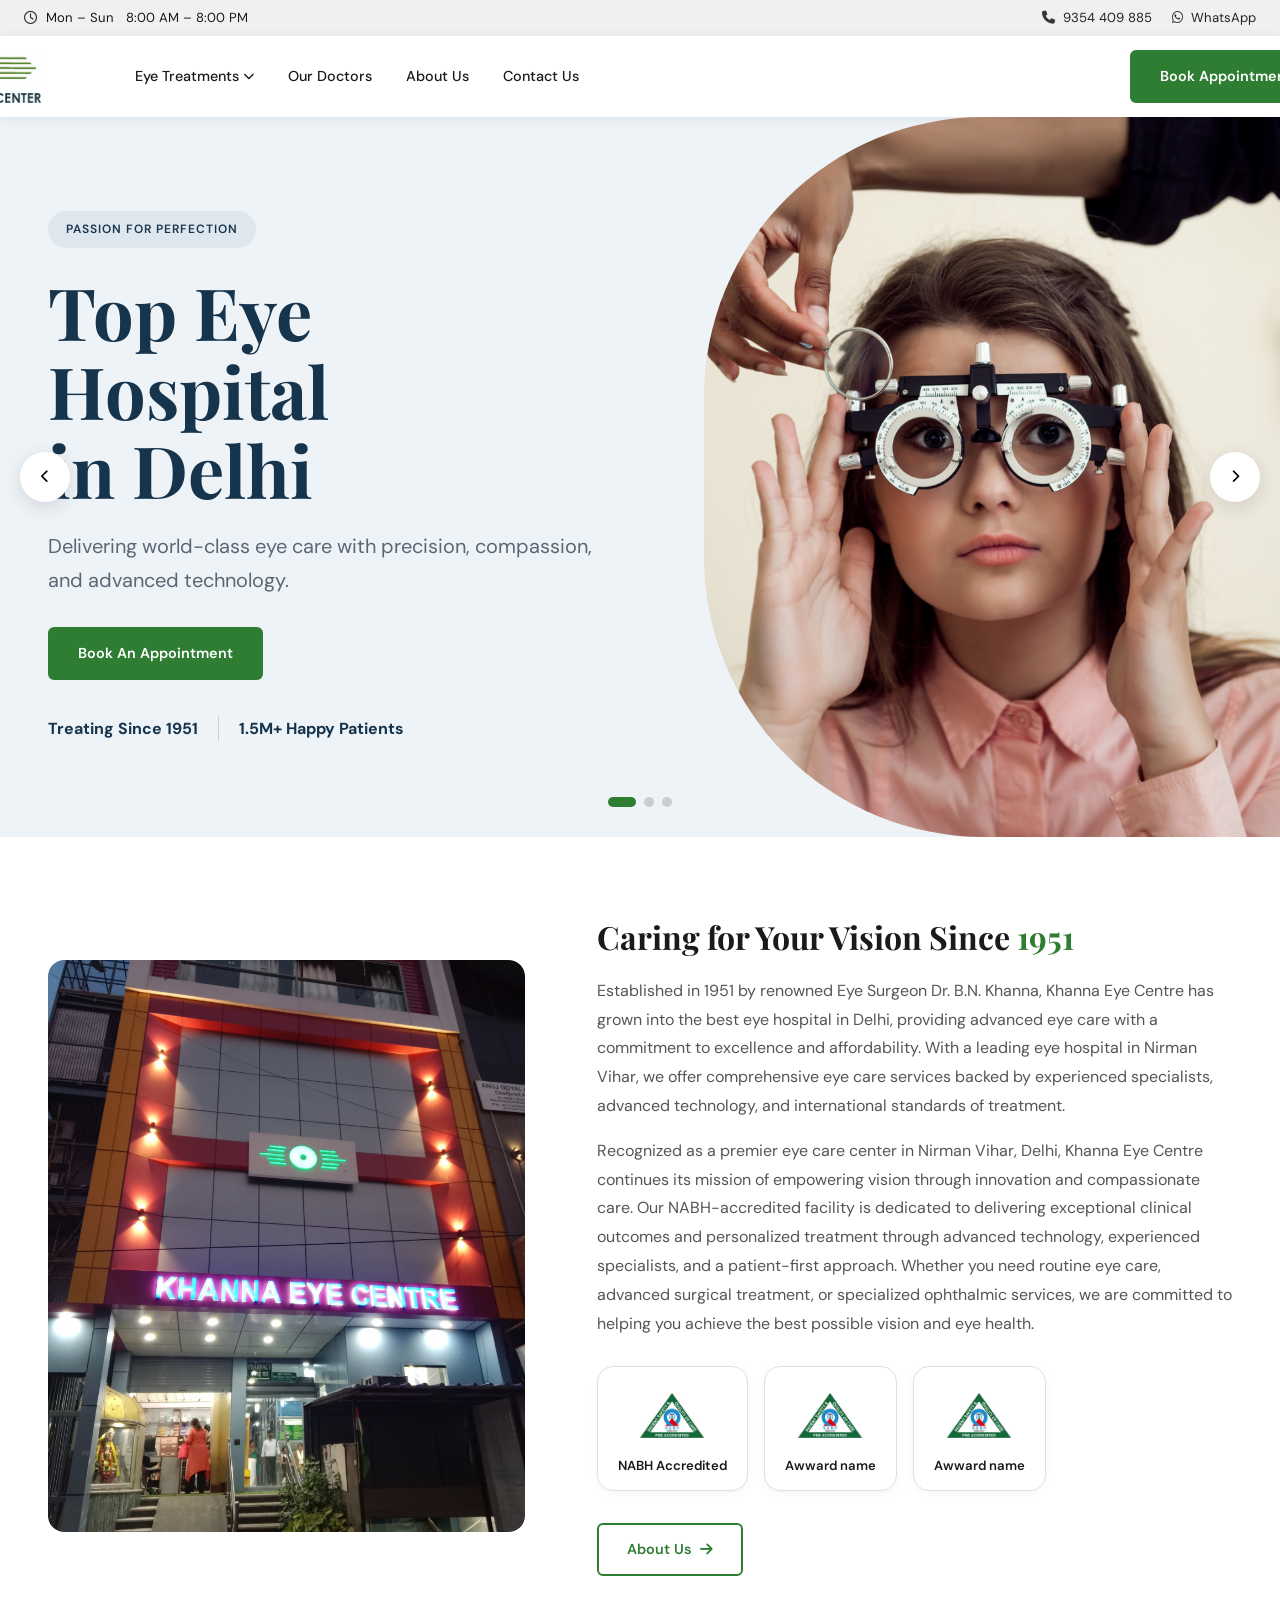
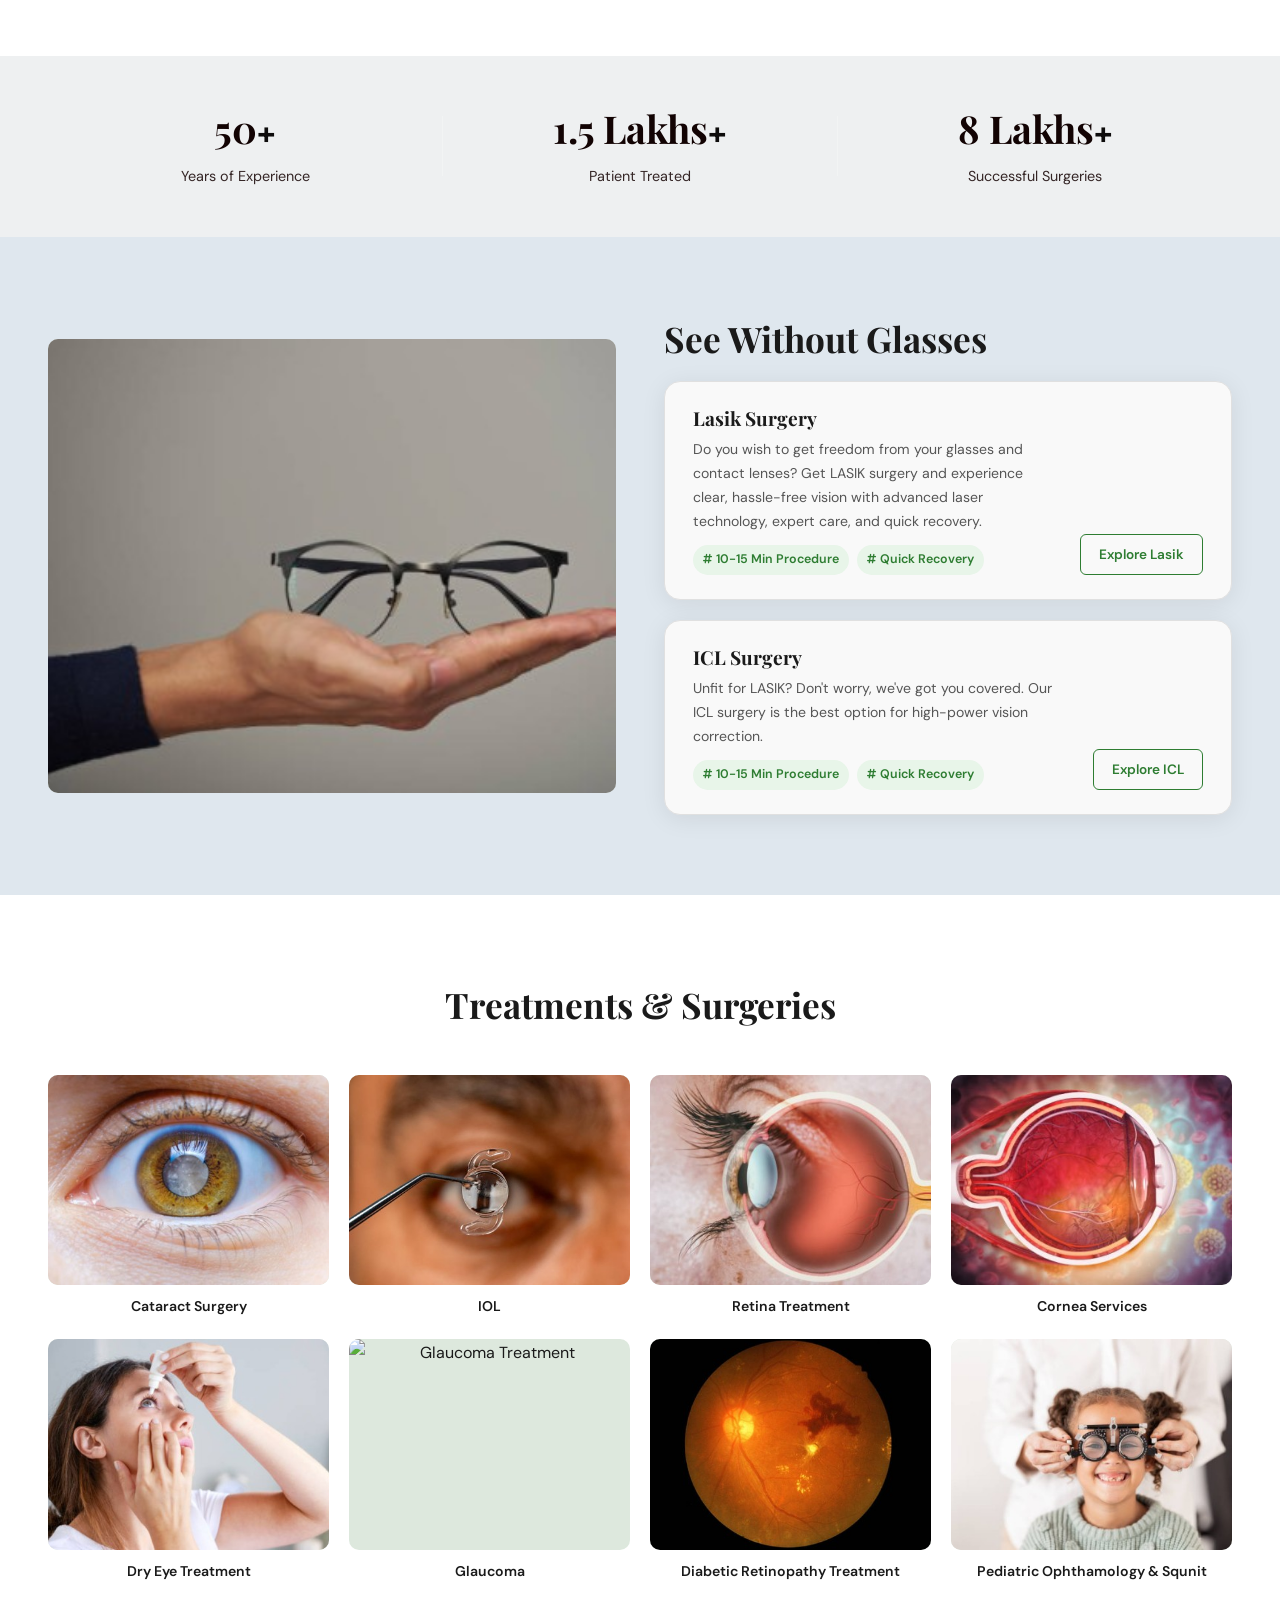
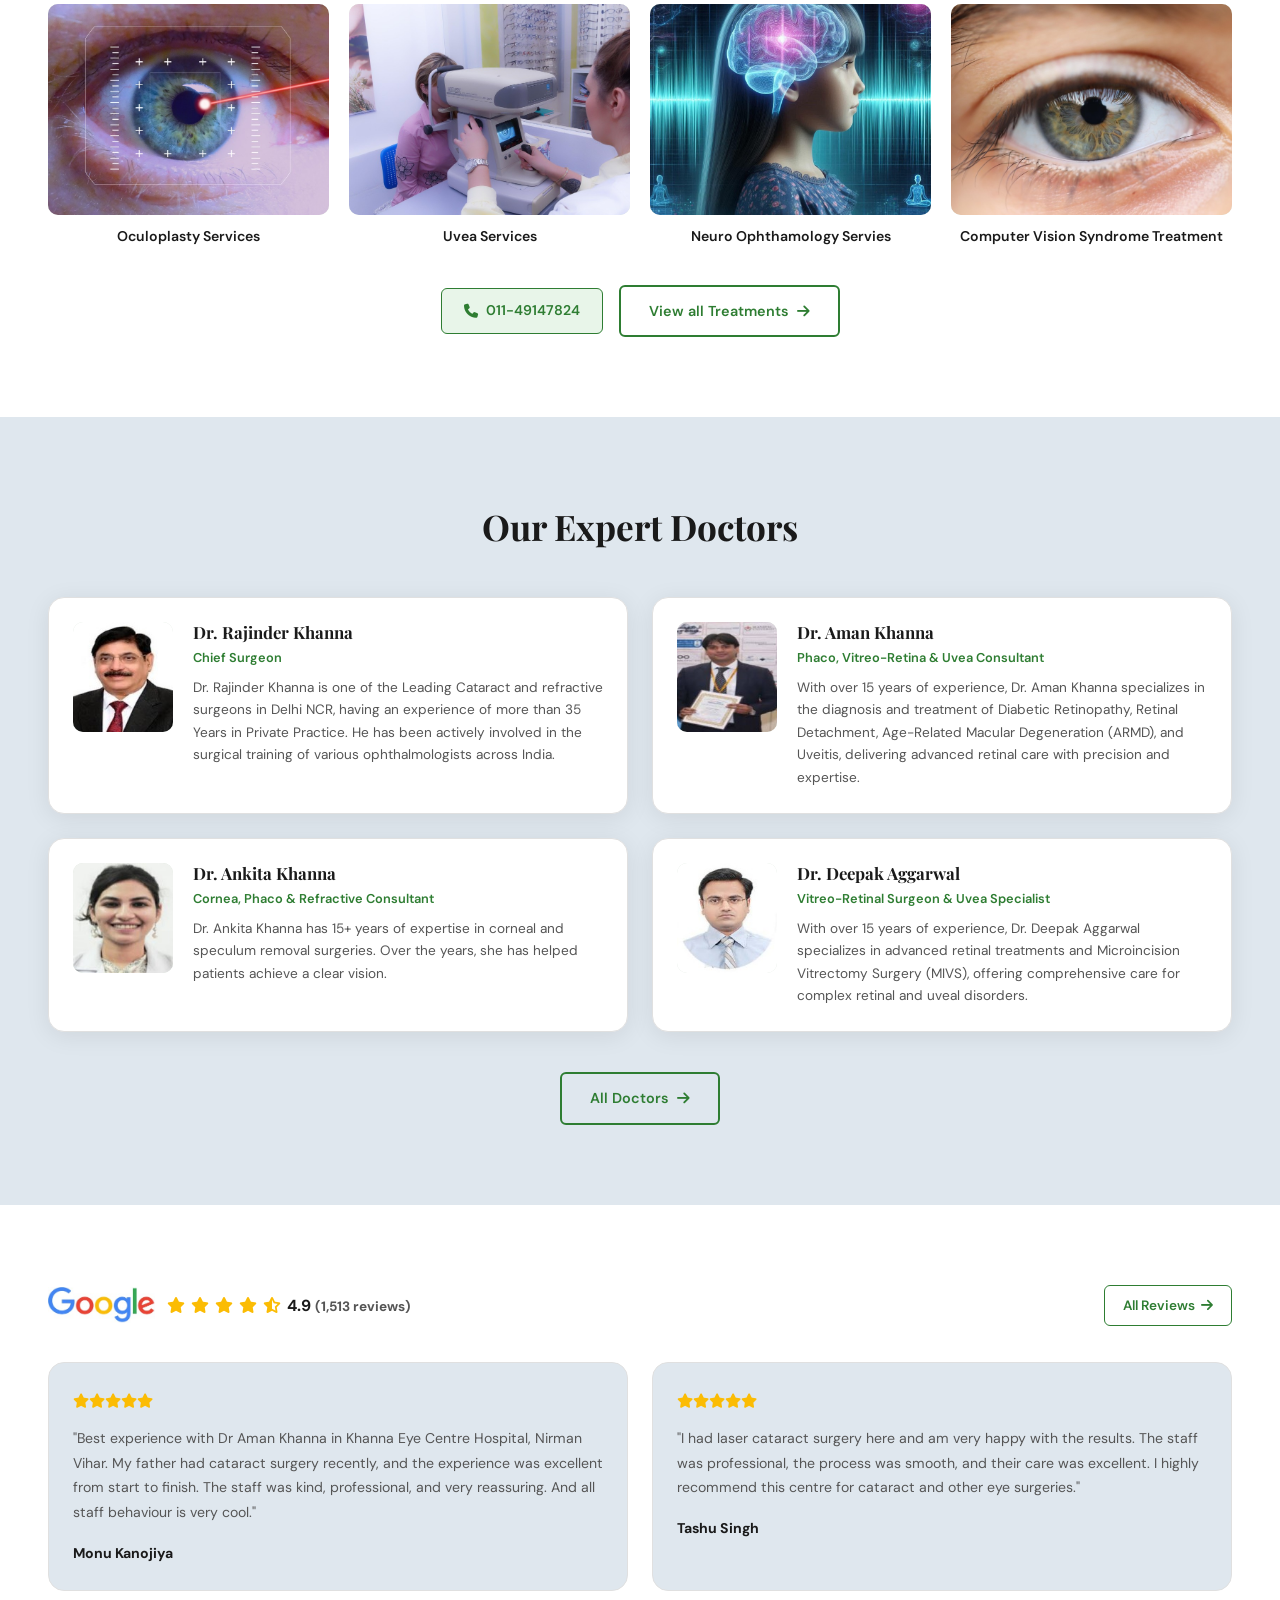
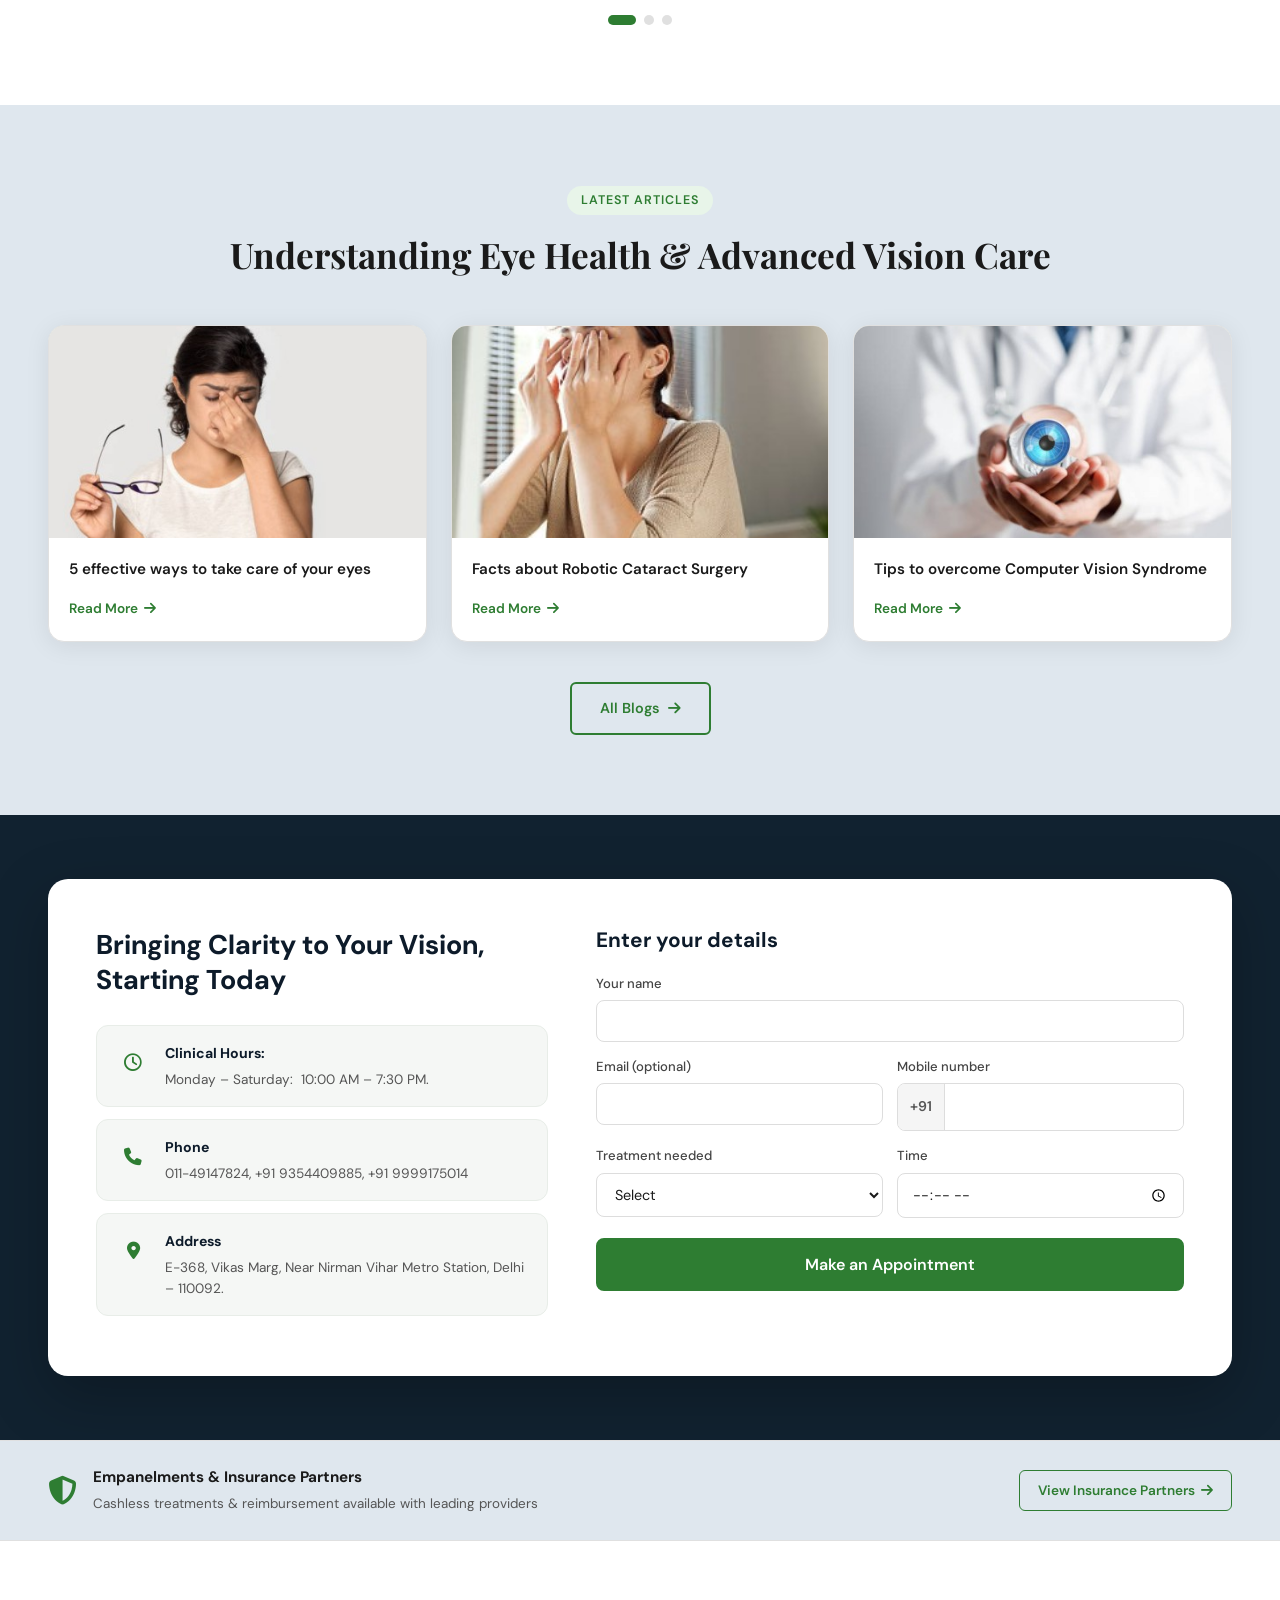
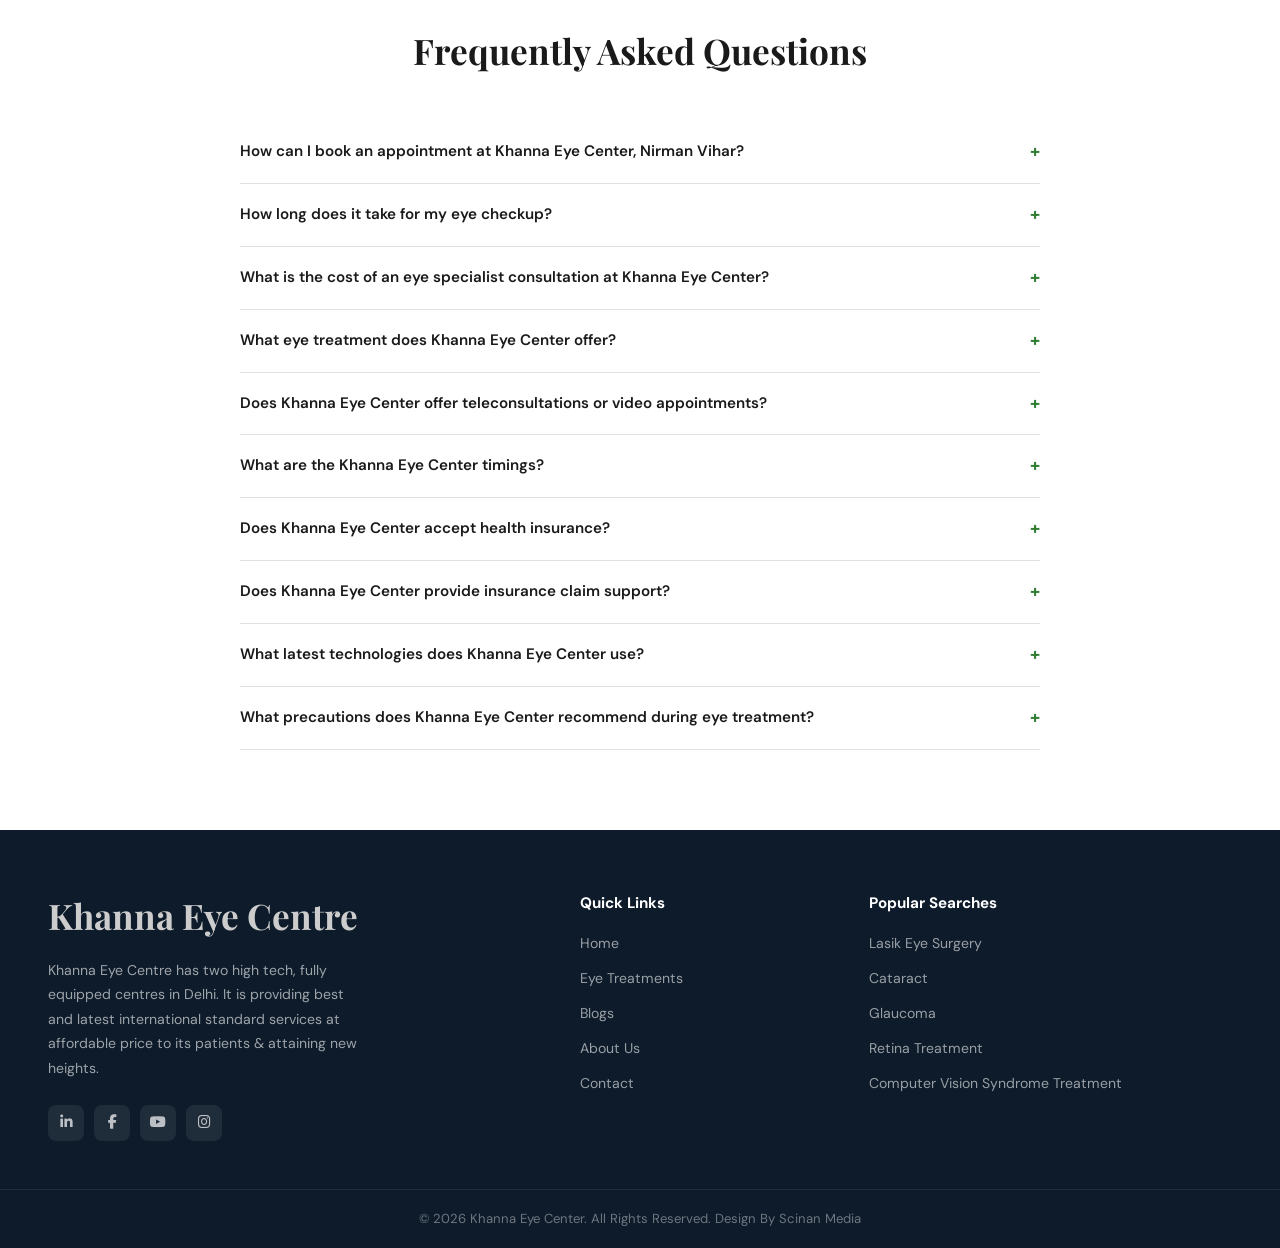
==== index.html @ 86050d3b "Rename index .html to index.html" ====
<!DOCTYPE html>
<html lang="en">
<head>
  <meta charset="UTF-8" />
  <meta name="viewport" content="width=device-width, initial-scale=1.0" />
  <title>Khanna Eye Centre – Trusted Eye Care Since 1951</title>
  <link rel="stylesheet" href="style.css" />
  <link href="https://fonts.googleapis.com/css2?family=Playfair+Display:wght@500;600;700&family=DM+Sans:wght@300;400;500;600&display=swap" rel="stylesheet" />
  <link rel="stylesheet" href="https://cdnjs.cloudflare.com/ajax/libs/font-awesome/6.5.0/css/all.min.css" />
</head>
<body>

  <!-- TOP BAR -->
  <div class="topbar">
    <span><i class="far fa-clock"></i> Mon – Sun &nbsp; 8:00 AM – 8:00 PM</span>
    <div class="topbar-right">
      <a href="tel:9354409885"><i class="fas fa-phone"></i> 9354 409 885</a>
      <a href="https://wa.me/919354409885" target="_blank"><i class="fab fa-whatsapp"></i> WhatsApp</a>
    </div>
  </div>

  <!-- HEADER -->
  <header class="header" id="header">
    <div class="container header-inner">
      <a href="index.html" class="logo">
        <div class="logo-img-wrap">
          <img src="assets/img/logo.jpg" alt="Khanna Eye Centre Logo" />
        </div>
      </a>
      <nav class="nav" id="nav">
        <ul>
          <li class="has-dropdown">
            <a href="treatments.html">Eye Treatments <i class="fas fa-chevron-down"></i></a>
            <ul class="dropdown">
              <li><a href="treatments.html#lasik">LASIK Surgery</a></li>
              <li><a href="treatments.html#icl">ICL Surgery</a></li>
              <li><a href="treatments.html#cataract">Cataract Surgery</a></li>
              <li><a href="treatments.html#retina">Retina Treatment</a></li>
              <li><a href="treatments.html#cornea">Cornea Services</a></li>
              <li><a href="treatments.html#glaucoma">Glaucoma</a></li>
              <li><a href="treatments.html">View All Treatments</a></li>
            </ul>
          </li>
          <li><a href="doctors.html">Our Doctors</a></li>
          <li><a href="about.html">About Us</a></li>
          <li><a href="contact.html">Contact Us</a></li>
        </ul>
      </nav>
      <a href="contact.html" class="btn btn-primary header-cta">Book Appointment</a>
      <button class="hamburger" id="hamburger" aria-label="Menu">
        <span></span><span></span><span></span>
      </button>
    </div>
  </header>

  <!-- HERO SLIDER -->
  <section class="hero-slider" id="heroSlider">
    <div class="slides-wrapper" id="slidesWrapper">

      <!-- Slide 1 -->
      <div class="slide active">
        <div class="slide-bg">
          <div class="slide-img-wrap">
            <img src="assets/img/hero_image.jpg" alt="Eye care hero" />
          </div>
          <div class="slide-overlay"></div>
        </div>
        <div class="container slide-content">
          <div class="slide-text">
            <span class="slide-tag">Passion for Perfection</span>
            <h1>Top Eye Hospital<br />in Delhi</h1>
            <p>Delivering world-class eye care with precision, compassion,<br />and advanced technology.</p>
            <a href="contact.html" class="btn btn-primary">Book An Appointment</a>
            <div class="hero-trust">
              <div class="trust-item">
                
                <div>
                  <strong>Treating Since 1951</strong>
                </div>
              </div>
              <div class="trust-divider"></div>
              <div class="trust-item">
                <strong>1.5M+ Happy Patients</strong>
              </div>
            </div>
          </div>
        </div>
      </div>

      <!-- Slide 2 -->
      <div class="slide">
        <div class="slide-bg">
          <div class="slide-img-wrap">
            <img src="assets/img/hero2.jpg" alt="Trusted Eye Hospital" />
          </div>
          <div class="slide-overlay"></div>
        </div>
        <div class="container slide-content">
          <div class="slide-text">
            <span class="slide-tag">Your Trusted Partner</span>
            <h1>Your Trusted Eye<br />Hospital In Delhi</h1>
            <p>Expert doctors, advanced technology, and compassionate care,<br />because your vision deserves nothing but the best.</p>
            <a href="contact.html" class="btn btn-primary">Reach Out To Us</a>
            <div class="hero-trust">
              <div class="trust-item"><strong>Treating Since 1951</strong></div>
              <div class="trust-divider"></div>
              <div class="trust-item"><strong>1.5M+ Happy Patients</strong></div>
            </div>
          </div>
        </div>
      </div>

      <!-- Slide 3 -->
      <div class="slide">
        <div class="slide-bg">
          <div class="slide-img-wrap">
            <img src="assets/img/hero3.jpg" alt="75 Years of Excellence" />
          </div>
          <div class="slide-overlay"></div>
        </div>
        <div class="container slide-content">
          <div class="slide-text">
            <span class="slide-tag">75 Years of Excellence</span>
            <h1>Excellence in<br />Eye Care</h1>
            <p>Delivering trusted eye care through expertise, innovation,<br />and compassion since 1950.</p>
            <a href="contact.html" class="btn btn-primary">Get Eye Care Today</a>
            <div class="hero-trust">
              <div class="trust-item"><strong>Treating Since 1951</strong></div>
              <div class="trust-divider"></div>
              <div class="trust-item"><strong>1.5M+ Happy Patients</strong></div>
            </div>
          </div>
        </div>
      </div>

    </div>

    <!-- Slider Controls -->
    <button class="slider-btn prev" id="sliderPrev" aria-label="Previous"><i class="fas fa-chevron-left"></i></button>
    <button class="slider-btn next" id="sliderNext" aria-label="Next"><i class="fas fa-chevron-right"></i></button>
    <div class="slider-dots" id="sliderDots">
      <button class="dot active" data-index="0"></button>
      <button class="dot" data-index="1"></button>
      <button class="dot" data-index="2"></button>
    </div>
  </section>

  <!-- ABOUT SECTION -->
  <section class="about-section section">
    <div class="container about-grid">

      <!-- LEFT: Image only -->
      <div class="about-img-wrap">
        <div class="img-container about-img">
          <img src="assets/img/clinic.avif" alt="Khanna Eye Centre Building" />
        </div>
      </div>

      <!-- RIGHT: Text + badge cards + button -->
      <div class="about-content">
        <h2>Caring for Your Vision Since <span class="accent">1951</span></h2>
        <p>Established in 1951 by renowned Eye Surgeon Dr. B.N. Khanna, Khanna Eye Centre has grown into the best eye hospital in Delhi, providing advanced eye care with a commitment to excellence and affordability. With a leading eye hospital in Nirman Vihar, we offer comprehensive eye care services backed by experienced specialists, advanced technology, and international standards of treatment.
</p>
        <p>Recognized as a premier eye care center in Nirman Vihar, Delhi, Khanna Eye Centre continues its mission of empowering vision through innovation and compassionate care. Our NABH-accredited facility is dedicated to delivering exceptional clinical outcomes and personalized treatment through advanced technology, experienced specialists, and a patient-first approach. Whether you need routine eye care, advanced surgical treatment, or specialized ophthalmic services, we are committed to helping you achieve the best possible vision and eye health.
</p>

        <!-- Badge cards row -->
        <div class="about-badges-row">
          <div class="about-badge-card">
            <img src="assets/img/nabh_logo.jpg" alt="NABH Accredited" />
            <span>NABH Accredited</span>
          </div>
          <div class="about-badge-card">
            <img src="assets/img/nabh_logo.jpg" alt="Award" />
            <span>Awward name</span>
          </div>
          <div class="about-badge-card">
            <img src="assets/img/nabh_logo.jpg" alt="Award" />
            <span>Awward name</span>
          </div>
        </div>

        <a href="about.html" class="btn btn-outline">About Us <i class="fas fa-arrow-right"></i></a>
      </div>

    </div>
  </section>

  <!-- STATS BAR -->
  <section class="stats-bar">
    <div class="container stats-grid">
      <div class="stat-item">
        <h3 class="counter" data-target="50">50</h3><span>+</span>
        <p>Years of Experience</p>
      </div>
      <div class="stat-divider"></div>
      <div class="stat-item">
        <h3 class="counter" data-target="150000">150,000</h3><span>+</span>
        <p>Patient Treated</p>
      </div>
      <div class="stat-divider"></div>
      <div class="stat-item">
        <h3 class="counter" data-target="800000">800,000</h3><span>+</span>
        <p>Successful Surgeries</p>
      </div>
    </div>
  </section>

  <!-- SEE WITHOUT GLASSES -->
  <section class="lasik-section section">
    <div class="container lasik-grid">
      <div class="lasik-img-wrap">

        <div class="img-container lasik-img">
        <img src="assets/img/see_without_glass.jpg" alt="Lasik Surgery" class="lasik-badge" />

        </div>
        
        <div class="lasik-label">See Without Glasses</div>

      </div>
      <div class="lasik-cards">
                          <h2>See Without Glasses<span class="accent"></span></h2>

        <div class="lasik-card">
          <div class="lasik-card-content">
            <div>
              <h3>Lasik Surgery</h3>
              <p>Do you wish to get freedom from your glasses and contact lenses? Get LASIK surgery and experience clear, hassle-free vision with advanced laser technology, expert care, and quick recovery.</p>
              <div class="tags">
                <span class="tag"><i class="fas fa-hashtag"></i>10-15 Min Procedure</span>
                <span class="tag"><i class="fas fa-hashtag"></i>Quick Recovery</span>
              </div>
            </div>
            <a href="treatments.html#lasik" class="btn btn-outline-sm">Explore Lasik</a>
          </div>
        </div>
        <div class="lasik-card">
          <div class="lasik-card-content">
            <div>
              <h3>ICL Surgery</h3>
              <p>Unfit for LASIK? Don't worry, we've got you covered. Our ICL surgery is the best option for high-power vision correction.</p>
              <div class="tags">
                <span class="tag"><i class="fas fa-hashtag"></i>10-15 Min Procedure</span>
                <span class="tag"><i class="fas fa-hashtag"></i>Quick Recovery</span>
              </div>
            </div>
            <a href="treatments.html#icl" class="btn btn-outline-sm">Explore ICL</a>
          </div>
        </div>
      </div>
    </div>
  </section>

  <!-- TREATMENTS & SURGERIES -->
  <section class="treatments-section section">
    <div class="container">
      <div class="section-header">
        <h2>Treatments &amp; Surgeries</h2>
      </div>
      <div class="treatments-grid">
        <div class="treatment-card">
          <div class="img-container treatment-img">
            <img src="assets/img/cataract.jpg" alt="Cataract Treatment" class="treatment-badge" />
          </div>
          <p>Cataract Surgery</p>
        </div>
        <div class="treatment-card">
          <div class="img-container treatment-img">
            <img src="assets/img/iol.jpg" alt="ICL Surgery" class="treatment-badge" />
          </div>
          <p>IOL</p>
        </div>
        <div class="treatment-card">
          <div class="img-container treatment-img">
            <img src="assets/img/retina_treatment.jpg" alt="Retina Treatment" class="treatment-badge" />
          </div>
          <p>Retina Treatment</p>
        </div>
        <div class="treatment-card">
          <div class="img-container treatment-img">
            <img src="assets/img/cornea.jpg" alt="Cornea Treatment" class="treatment-badge" />
          </div>
          <p>Cornea Services</p>
        </div>
        <div class="treatment-card">
          <div class="img-container treatment-img">
            <img src="assets/img/dry_eye.jpg" alt="Dry Eye Treatment" class="treatment-badge" />
          </div>
          <p>Dry Eye Treatment</p>
        </div>
        <div class="treatment-card">
          <div class="img-container treatment-img">
            <img src="assets/img/glaucoma.jpg" alt="Glaucoma Treatment" class="treatment-badge" />
          </div>
          <p>Glaucoma</p>
        </div>
        <div class="treatment-card">
          <div class="img-container treatment-img">
            <img src="assets/img/Diabetic Retinopathy.jpg" alt="Diabetic Retinopathy Treatment" class="treatment-badge" />
          </div>
          <p>Diabetic Retinopathy Treatment</p>
        </div>
        <div class="treatment-card">
          <div class="img-container treatment-img">
            <img src="assets/img/Pediatric Eye Care.jpg" alt="Pediatric Eye Care" class="treatment-badge" />
          </div>
          <p>Pediatric Ophthamology & Squnit</p>
        </div>
        <div class="treatment-card">
          <div class="img-container treatment-img">
            <img src="assets/img/Oculoplasty Services.jpg" alt="Oculoplasty Servces" class="treatment-badge" />
          </div>
          <p>Oculoplasty Services</p>
        </div>
        <div class="treatment-card">
          <div class="img-container treatment-img">
            <img src="assets/img/Uvea Services.jpg" alt="ICL Surgery" class="treatment-badge" />
          </div>
          <p>Uvea Services</p>
        </div>
        <div class="treatment-card">
          <div class="img-container treatment-img">
            <img src="assets/img/Neuro Ophthamology Servies.jpg" alt="Retina Treatment" class="treatment-badge" />
          </div>
          <p>Neuro Ophthamology Servies</p>
        </div>
        <div class="treatment-card">
          <div class="img-container treatment-img">
            <img src="assets/img/Computer Vision Syndrome Treatment.jpg" alt="Cornea Treatment" class="treatment-badge" />
          </div>
          <p>Computer Vision Syndrome Treatment</p>
        </div>
      </div>
      <div class="treatments-footer">
        <a href="tel:01149147824" class="btn btn-green-outline"><i class="fas fa-phone"></i> 011-49147824</a>
        <a href="treatments.html" class="btn btn-outline">View all Treatments <i class="fas fa-arrow-right"></i></a>
      </div>
      
    </div>

    
  </section>

  <!-- OUR EXPERT DOCTORS -->
  <section class="doctors-section section">
    <div class="container">
      <div class="section-header">
        <h2>Our Expert Doctors</h2>
      </div>
      <div class="doctors-grid">
        <div class="doctor-card">
          <div class="doctor-img-wrap">
            <div class="img-container doctor-img">
              <img src="assets/img/dr1.jpg" alt="Dr. Rajinder Khanna" class="doctor-badge" />
            </div>
          </div>
          <div class="doctor-info">
            <h3>Dr. Rajinder Khanna</h3>
            <span class="doctor-title">Chief Surgeon</span>
            <p>Dr. Rajinder Khanna is one of the Leading Cataract and refractive surgeons in Delhi NCR, having an experience of more than 35 Years in Private Practice. He has been actively involved in the surgical training of various ophthalmologists across India.</p>
          </div>
        </div>
        <div class="doctor-card">
          <div class="doctor-img-wrap">
            <div class="img-container doctor-img">
              <img src="assets/img/dr2.jpg" alt="Dr. Aman Khanna" class="doctor-badge" />
            </div>
          </div>
          <div class="doctor-info">
            <h3>Dr. Aman Khanna</h3>
            <span class="doctor-title">Phaco, Vitreo-Retina &amp; Uvea Consultant</span>
            <p>With over 15 years of experience, Dr. Aman Khanna specializes in the diagnosis and treatment of Diabetic Retinopathy, Retinal Detachment, Age-Related Macular Degeneration (ARMD), and Uveitis, delivering advanced retinal care with precision and expertise.</p>
          </div>
        </div>
        <div class="doctor-card">
          <div class="doctor-img-wrap">
            <div class="img-container doctor-img">
              <img src="assets/img/dr3.jpg" alt="Dr. Ankita Khanna" class="doctor-badge" />
            </div>
          </div>
          <div class="doctor-info">
            <h3>Dr. Ankita Khanna</h3>
            <span class="doctor-title">Cornea, Phaco &amp; Refractive Consultant</span>
            <p>Dr. Ankita Khanna has 15+ years of expertise in corneal and speculum removal surgeries. Over the years, she has helped patients achieve a clear vision. </p>
          </div>
        </div>
        <div class="doctor-card">
          <div class="doctor-img-wrap">
            <div class="img-container doctor-img">
              <img src="assets/img/dr4.jpg" alt="Dr. Deepak Aggarwal" class="doctor-badge" />
            </div>
          </div>
          <div class="doctor-info">
            <h3>Dr. Deepak Aggarwal</h3>
            <span class="doctor-title">Vitreo-Retinal Surgeon &amp; Uvea Specialist</span>
            <p>With over 15 years of experience, Dr. Deepak Aggarwal specializes in advanced retinal treatments and Microincision Vitrectomy Surgery (MIVS), offering comprehensive care for complex retinal and uveal disorders.</p>
          </div>
        </div>
      </div>
      <div class="section-cta">
        <a href="doctors.html" class="btn btn-outline">All Doctors <i class="fas fa-arrow-right"></i></a>
      </div>
    </div>
  </section>

  <!-- REVIEWS -->
  <!-- CHANGE 6: Restructured to 2 reviews per slide (3 slide-groups for 6 reviews) -->
  <section class="reviews-section section">
    <div class="container">
      <div class="reviews-header">
        <div class="google-rating">
          <img src="assets/img/google.jpg" alt="Google" class="google-icon" />
          <div class="rating-stars">
            <i class="fas fa-star"></i><i class="fas fa-star"></i><i class="fas fa-star"></i><i class="fas fa-star"></i><i class="fas fa-star-half-alt"></i>
            <span>4.9 <small>(1,513 reviews)</small></span>
          </div>
        </div>
        <a href="testimonials.html" class="btn btn-outline-sm">All Reviews <i class="fas fa-arrow-right"></i></a>
      </div>
      <div class="reviews-slider" id="reviewsSlider">
        <div class="reviews-track" id="reviewsTrack">

          <!-- Slide Group 1: Reviews 1 & 2 -->
          <div class="review-slide-group">
            <div class="review-card">
              <div class="review-stars"><i class="fas fa-star"></i><i class="fas fa-star"></i><i class="fas fa-star"></i><i class="fas fa-star"></i><i class="fas fa-star"></i></div>
              <p>"Best experience with Dr Aman Khanna in Khanna Eye Centre Hospital, Nirman Vihar. My father had cataract surgery recently, and the experience was excellent from start to finish. The staff was kind, professional, and very reassuring. And all staff behaviour is very cool."</p>
              <div class="reviewer"><strong>Monu Kanojiya</strong></div>
            </div>
            <div class="review-card">
              <div class="review-stars"><i class="fas fa-star"></i><i class="fas fa-star"></i><i class="fas fa-star"></i><i class="fas fa-star"></i><i class="fas fa-star"></i></div>
              <p>"I had laser cataract surgery here and am very happy with the results. The staff was professional, the process was smooth, and their care was excellent. I highly recommend this centre for cataract and other eye surgeries."</p>
              <div class="reviewer"><strong>Tashu Singh</strong></div>
            </div>
          </div>

          <!-- Slide Group 2: Reviews 3 & 4 -->
          <div class="review-slide-group">
            <div class="review-card">
              <div class="review-stars"><i class="fas fa-star"></i><i class="fas fa-star"></i><i class="fas fa-star"></i><i class="fas fa-star"></i><i class="fas fa-star"></i></div>
              <p>"My mother had her cataract surgery done here, and the experience was excellent. The surgery was very successful. The doctors are highly professional, and the entire staff is very kind, supportive, and helpful. Highly recommended Khanna Eye Centre."</p>
              <div class="reviewer"><strong>Shweta Kumar</strong></div>
            </div>
            <div class="review-card">
              <div class="review-stars"><i class="fas fa-star"></i><i class="fas fa-star"></i><i class="fas fa-star"></i><i class="fas fa-star"></i><i class="fas fa-star"></i></div>
              <p>"My father had cataract surgery recently, and the experience was excellent from start to finish. The staff was kind, professional, and very reassuring. The procedure was quick and painless, and vision has improved dramatically. I highly recommend it!"</p>
              <div class="reviewer"><strong>Sonal Singh</strong></div>
            </div>
          </div>

          <!-- Slide Group 3: Reviews 5 & 6 -->
          <div class="review-slide-group">
            <div class="review-card">
              <div class="review-stars"><i class="fas fa-star"></i><i class="fas fa-star"></i><i class="fas fa-star"></i><i class="fas fa-star"></i><i class="fas fa-star"></i></div>
              <p>"My Father's cataract surgery was an excellent experience here. The doctors were professional, patient, and explained the procedure clearly. The centre is clean, well-organized, and uses advanced technology. Highly recommend!"</p>
              <div class="reviewer"><strong>Prakash Paswan</strong></div>
            </div>
            <div class="review-card">
              <div class="review-stars"><i class="fas fa-star"></i><i class="fas fa-star"></i><i class="fas fa-star"></i><i class="fas fa-star"></i><i class="fas fa-star"></i></div>
              <p>"My mother underwent cataract surgery in both eyes. The outcome was so good that she was very happy, and the doctor and staff were very nice. I advise anyone with an eye problem to visit Khanna Eye Centre."</p>
              <div class="reviewer"><strong>Shalini Gautam</strong></div>
            </div>
          </div>

        </div>
      </div>
      <div class="reviews-controls">
        <button class="slider-dot-btn active" data-rev="0"></button>
        <button class="slider-dot-btn" data-rev="1"></button>
        <button class="slider-dot-btn" data-rev="2"></button>
      </div>
    </div>
  </section>

  <!-- BLOGS -->
  <section class="blogs-section section">
    <div class="container">
      <div class="section-header">
        <span class="section-tag">Latest Articles</span>
        <h2>Understanding Eye Health &amp; Advanced Vision Care</h2>
      </div>
      <div class="blogs-grid">
        <div class="blog-card">
          <div class="img-container blog-img">
            <img src="assets/img/blog_1.jpg" alt="Eye Care Tips" class="blog-badge" />
          </div>
          <div class="blog-content">
            <h4>5 effective ways to take care of your eyes</h4>
            <a href="blogs.html" class="read-more">Read More <i class="fas fa-arrow-right"></i></a>
          </div>
        </div>
        <div class="blog-card">
          <div class="img-container blog-img">
            <img src="assets/img/blog_2.jpg" alt="Robotic Cataract Surgery" class="blog-badge" />
          </div>
          <div class="blog-content">
            <h4>Facts about Robotic Cataract Surgery</h4>
            <a href="blogs.html" class="read-more">Read More <i class="fas fa-arrow-right"></i></a>
          </div>
        </div>
        <div class="blog-card">
          <div class="img-container blog-img">
            <img src="assets/img/blog_3.jpg" alt="Computer Vision Syndrome" class="blog-badge" />
          </div>
          <div class="blog-content">
            <h4>Tips to overcome Computer Vision Syndrome</h4>
            <a href="blogs.html" class="read-more">Read More <i class="fas fa-arrow-right"></i></a>
          </div>
        </div>
      </div>
      <div class="section-cta">
        <a href="blogs.html" class="btn btn-outline">All Blogs <i class="fas fa-arrow-right"></i></a>
      </div>
    </div>
  </section>

  <!-- CONTACT / APPOINTMENT FORM -->
  <!-- Add your bg image via style: style="background-image: url('assets/img/your-bg.jpg'); background-size: cover; background-position: center;" -->
  <section class="contact-section section">
    <div class="container">
      <div class="contact-card">
        

        <!-- LEFT: Info -->
        <div class="contact-info">
          <h2>Bringing Clarity to Your Vision, Starting Today</h2>

          <div class="contact-detail">
            <div class="contact-icon"><i class="far fa-clock"></i></div>
            <div>
              <strong>Clinical Hours:</strong>
              <p>Monday – Saturday:&nbsp; 10:00 AM – 7:30 PM.</p>
            </div>
          </div>

          <div class="contact-detail">
            <div class="contact-icon"><i class="fas fa-phone"></i></div>
            <div>
              <strong>Phone</strong>
              <p>011-49147824, +91 9354409885, +91 9999175014</p>
            </div>
          </div>

          <div class="contact-detail">
            <div class="contact-icon"><i class="fas fa-map-marker-alt"></i></div>
            <div>
              <strong>Address</strong>
              <p>E-368, Vikas Marg, Near Nirman Vihar Metro Station, Delhi – 110092.</p>
            </div>
          </div>
        </div>

        <!-- RIGHT: Form -->
        <div class="contact-form-wrap">
          <h3>Enter your details</h3>
          <form class="appointment-form" id="appointmentForm">

            <!-- Row 1: Name (full width) -->
            <div class="form-row full">
              <div class="form-group">
                <label>Your name</label>
                <input type="text" placeholder="" required />
              </div>
            </div>

            <!-- Row 2: Email + Mobile -->
            <div class="form-row">
              <div class="form-group">
                <label>Email (optional)</label>
                <input type="email" placeholder="" />
              </div>
              <div class="form-group">
                <label>Mobile number</label>
                <div class="phone-input">
                  <span class="dial-code">+91</span>
                  <input type="tel" placeholder="" required />
                </div>
              </div>
            </div>

            <!-- Row 3: Treatment + Time -->
            <div class="form-row">
              <div class="form-group">
                <label>Treatment needed</label>
                <select>
                  <option value="" disabled selected>Select</option>
                  <option>LASIK Surgery</option>
                  <option>ICL Surgery</option>
                  <option>Cataract Surgery</option>
                  <option>Retina Treatment</option>
                  <option>Cornea Services</option>
                  <option>Glaucoma</option>
                  <option>Dry Eye Treatment</option>
                  <option>Diabetic Retinopathy</option>
                  <option>Pediatric Ophthalmology</option>
                  <option>Other</option>
                </select>
              </div>
              <div class="form-group">
                <label>Time</label>
                <input type="time" />
              </div>
            </div>

            <!-- Button -->
            <button type="submit" class="btn btn-primary btn-full">Make an Appointment</button>

          </form>
        </div>

      </div>
    </div>
  </section>

  <!-- EMPANELMENTS BAR -->
  <section class="empanelments-bar">
    <div class="container empanelments-inner">
      <div class="empanel-left">
        <i class="fas fa-shield-alt"></i>
        <div>
          <strong>Empanelments &amp; Insurance Partners</strong>
          <p>Cashless treatments &amp; reimbursement available with leading providers</p>
        </div>
      </div>
      <a href="contact.html#insurance" class="btn btn-outline-sm">View Insurance Partners <i class="fas fa-arrow-right"></i></a>
    </div>
  </section>

 <!-- FAQ -->
  <section class="faq-section section">
    <div class="container">
      <div class="section-header">
        <h2>Frequently Asked Questions</h2>
      </div>
      <div class="faq-list">

        <details class="faq-item">
          <summary class="faq-question">How can I book an appointment at Khanna Eye Center, Nirman Vihar?</summary>
          <div class="faq-answer"><p>You can fill out the contact form or visit us for a walk-in appointment. However, walk-ins are subject to availability. We advise you to call or book an appointment before visiting.</p></div>
        </details>

        <details class="faq-item">
          <summary class="faq-question">How long does it take for my eye checkup?</summary>
          <div class="faq-answer"><p>A routine eye checkup typically takes 30–60 minutes, depending on your eye condition and the tests required. More comprehensive evaluations may take longer.</p></div>
        </details>

        <details class="faq-item">
          <summary class="faq-question">What is the cost of an eye specialist consultation at Khanna Eye Center?</summary>
          <div class="faq-answer"><p>Consultation charges may vary based on the specialist and the type of evaluation required. Please contact the centre directly for the latest consultation fees and appointment details.</p></div>
        </details>

        <details class="faq-item">
          <summary class="faq-question">What eye treatment does Khanna Eye Center offer?</summary>
          <div class="faq-answer"><p>Khanna Eye Center offers comprehensive eye care services, including LASIK, cataract surgery, retina treatment, glaucoma management, cornea care, pediatric ophthalmology, oculoplasty, and more.</p></div>
        </details>

        <details class="faq-item">
          <summary class="faq-question">Does Khanna Eye Center offer teleconsultations or video appointments?</summary>
          <div class="faq-answer"><p>Teleconsultation availability may vary depending on the nature of your eye condition. Please contact our team to check eligibility and schedule a virtual consultation.</p></div>
        </details>

        <details class="faq-item">
          <summary class="faq-question">What are the Khanna Eye Center timings?</summary>
          <div class="faq-answer"><p>Khanna Eye Center is open from 10:00 AM to 7:30 PM, providing convenient access to consultations, diagnostic services, and specialized eye treatments throughout the day.</p></div>
        </details>

        <details class="faq-item">
          <summary class="faq-question">Does Khanna Eye Center accept health insurance?</summary>
          <div class="faq-answer"><p>Yes, Khanna Eye Center accepts health insurance and reimbursements with leading providers.</p></div>
        </details>

        <details class="faq-item">
          <summary class="faq-question">Does Khanna Eye Center provide insurance claim support?</summary>
          <div class="faq-answer"><p>Yes, our team assists patients with insurance-related documentation and claim procedures, helping ensure a smooth and hassle-free experience.</p></div>
        </details>

        <details class="faq-item">
          <summary class="faq-question">What latest technologies does Khanna Eye Center use?</summary>
          <div class="faq-answer"><p>Khanna Eye Center uses advanced technologies for cataract, LASIK, retina, glaucoma, and corneal treatments, including the world's fastest tracker system and the latest sutureless Micro Vitrectomy System.</p></div>
        </details>

        <details class="faq-item">
          <summary class="faq-question">What precautions does Khanna Eye Center recommend during eye treatment?</summary>
          <div class="faq-answer"><p>Patients should follow prescribed medications, attend scheduled follow-ups, avoid rubbing their eyes, and adhere to all post-treatment instructions provided by their eye specialist.</p></div>
        </details>

      </div>
    </div>
  </section>
  <!-- FOOTER -->
  <footer class="footer">
    <div class="container footer-grid">
      <div class="footer-brand">
        <div class="footer-logo">
          <h2>Khanna Eye Centre</h2>
        </div>
        <p>Khanna Eye Centre has two high tech, fully equipped centres in Delhi. It is providing best and latest international standard services at affordable price to its patients &amp; attaining new heights.</p>
        <div class="social-links">
          <a href="#" aria-label="LinkedIn"><i class="fab fa-linkedin-in"></i></a>
          <a href="#" aria-label="Facebook"><i class="fab fa-facebook-f"></i></a>
          <a href="#" aria-label="YouTube"><i class="fab fa-youtube"></i></a>
          <a href="#" aria-label="Instagram"><i class="fab fa-instagram"></i></a>
        </div>
      </div>
      <div class="footer-links">
        <h4>Quick Links</h4>
        <ul>
          <li><a href="index.html">Home</a></li>
          <li><a href="treatments.html">Eye Treatments</a></li>
          <li><a href="blogs.html">Blogs</a></li>
          <li><a href="about.html">About Us</a></li>
          <li><a href="contact.html">Contact</a></li>
        </ul>
      </div>
      <div class="footer-searches">
        <h4>Popular Searches</h4>
        <ul>
          <li><a href="treatments.html#lasik">Lasik Eye Surgery</a></li>
          <li><a href="treatments.html#cataract">Cataract</a></li>
          <li><a href="treatments.html#glaucoma">Glaucoma</a></li>
          <li><a href="treatments.html#retina">Retina Treatment</a></li>
          <li><a href="treatments.html#cvs">Computer Vision Syndrome Treatment</a></li>
        </ul>
      </div>
    </div>
    <div class="footer-bottom">
      <div class="container">
        <p>© 2026 Khanna Eye Center. All Rights Reserved. Design By Scinan Media</p>
      </div>
    </div>
  </footer>

  <script src="main.js"></script>

  <!-- REVIEWS SLIDER SCRIPT: 3 groups of 2 reviews, scrolls 2 times (dot 0→1→2) -->
  <script>
    (function() {
      var track  = document.getElementById('reviewsTrack');
      var dots   = document.querySelectorAll('.reviews-controls .slider-dot-btn');
      var groups = document.querySelectorAll('#reviewsTrack .review-slide-group');
      var total  = groups.length; // 3
      var current = 0;

      function goTo(index) {
        if (index < 0) index = total - 1;
        if (index >= total) index = 0;
        current = index;
        // Each group is 1/total of the track width
        track.style.transform = 'translateX(-' + (index * (100 / total)) + '%)';
        dots.forEach(function(d, i) { d.classList.toggle('active', i === index); });
      }

      dots.forEach(function(dot, i) {
        dot.addEventListener('click', function() { goTo(i); });
      });

      // Auto-advance every 5s
      setInterval(function() { goTo(current + 1); }, 5000);
    })();
  </script>
</body>
</html>
---- style.css ----
/* =============================================
   KHANNA EYE CENTRE – MAIN STYLESHEET
   ============================================= */

/* --- CSS VARIABLES --- */
:root {
  --green:        #2e7d32;
  --status-bar:   #eef0f1;
  --green-dark:   #1b5e20;
  --green-light:  #e8f5e9;
  --green-mid:    #388e3c;
  --accent:       #4caf50;
  --text:         #1a1a1a;
  --text-muted:   #555;
  --text-light:   #777;
  --border:       #e0e0e0;
  --bg-light:     #dfe7ee;
  --bg-white:     #ffffff;
  --shadow:       0 4px 24px rgba(0,0,0,0.08);
  --shadow-md:    0 8px 32px rgba(0,0,0,0.12);
  --radius:       10px;
  --radius-lg:    16px;
  --transition:   0.3s ease;
  --font-display: 'Playfair Display', serif;
  --font-body:    'DM Sans', sans-serif;
}

/* --- RESET & BASE --- */
*, *::before, *::after { box-sizing: border-box; margin: 0; padding: 0; }
html { scroll-behavior: smooth; font-size: 16px; }
body {
  font-family: var(--font-body);
  color: var(--text);
  background: var(--bg-white);
  line-height: 1.7;
  overflow-x: hidden;
}
img { max-width: 100%; display: block; }
a { text-decoration: none; color: inherit; }
ul { list-style: none; }
button { cursor: pointer; border: none; background: none; font-family: inherit; }
input, select, textarea { font-family: inherit; }

.stat-num {
  display: flex;
  align-items: baseline;
  justify-content: center;
  gap: 2px;
}
.stat-num span {
  font-family: 'Playfair Display', serif;
  font-size: clamp(30px, 4vw, 48px);
  color: #fff;
  font-weight: 700;
}

/* --- CONTAINER --- */
.container {
  max-width: 1380px;
  margin: 0 auto;
  padding: 0 48px;
}

/* --- SECTION SPACING --- */
.section { padding: 80px 0; }

/* --- IMAGE CONTAINER PLACEHOLDER --- */
/* CHANGE 3: Remove the translucent/blurred overlay so images appear normal */
.img-container {
  background: #dde8dd;
  border-radius: var(--radius);
  overflow: hidden;
  position: relative;
}
.img-container img {
  position: relative;
  z-index: 1;
  width: 100%;
  height: 100%;
  object-fit: cover;
  display: block;
}
/* Removed the ::after overlay that was causing translucent/blur effect */

/* --- TYPOGRAPHY --- */
h1, h2, h3, h4 { font-family: var(--font-display); line-height: 1.25; }
h1 { font-size: clamp(2rem, 4vw, 3rem); }
h2 { font-size: clamp(1.6rem, 3vw, 2.2rem); }
h3 { font-size: 1.25rem; }
h4 { font-size: 1.05rem; font-family: var(--font-body); font-weight: 600; }
p { color: var(--text-muted); }
.accent { color: var(--green); }

/* --- SECTION HEADER --- */
.section-header { text-align: center; margin-bottom: 48px; }
.section-header h2 { margin-top: 8px; }
.section-tag {
  display: inline-block;
  background: var(--green-light);
  color: var(--green);
  font-size: 0.78rem;
  font-weight: 600;
  letter-spacing: 0.08em;
  text-transform: uppercase;
  padding: 4px 14px;
  border-radius: 20px;
  margin-bottom: 10px;
}
.section-cta { text-align: center; margin-top: 40px; }

/* --- BUTTONS --- */
.btn {
  display: inline-flex;
  align-items: center;
  gap: 8px;
  padding: 12px 28px;
  border-radius: 6px;
  font-size: 0.9rem;
  font-weight: 600;
  transition: all var(--transition);
  white-space: nowrap;
}
.btn-primary {
  background: var(--green);
  color: #fff;
  border: 2px solid var(--green);
}
.btn-primary:hover { background: var(--green-dark); border-color: var(--green-dark); transform: translateY(-2px); box-shadow: 0 6px 20px rgba(46,125,50,0.3); }
.btn-outline {
  background: transparent;
  color: var(--green);
  border: 2px solid var(--green);
}
.btn-outline:hover { background: var(--green); color: #fff; transform: translateY(-2px); }
.btn-outline-sm {
  background: transparent;
  color: var(--green);
  border: 1.5px solid var(--green);
  padding: 8px 18px;
  font-size: 0.85rem;
  border-radius: 6px;
  display: inline-flex;
  align-items: center;
  gap: 6px;
  font-weight: 600;
  transition: all var(--transition);
}
.btn-outline-sm:hover { background: var(--green); color: #fff; }
.btn-green-outline {
  background: var(--green-light);
  color: var(--green);
  border: 1.5px solid var(--green);
  padding: 10px 22px;
  font-size: 0.88rem;
  border-radius: 6px;
  display: inline-flex;
  align-items: center;
  gap: 8px;
  font-weight: 600;
  transition: all var(--transition);
}
.btn-green-outline:hover { background: var(--green); color: #fff; }
.btn-full { width: 100%; justify-content: center; padding: 14px; font-size: 1rem; }

/* =============================================
   TOP BAR
   ============================================= */
.topbar {
  background: var(--status-bar);
  color: #1b1818;
  font-size: 0.82rem;
  padding: 7px 24px;
  display: flex;
  justify-content: space-between;
  align-items: center;
}
.topbar i { margin-right: 5px; opacity: 0.9; }
.topbar-right { display: flex; gap: 20px; }
.topbar-right a { color: #131212; opacity: 0.92; transition: opacity var(--transition); }
.topbar-right a:hover { opacity: 1; }
.topbar-right i { margin-right: 4px; }

/* =============================================
   HEADER
   ============================================= */
.header {
  background: #fff;
  position: sticky;
  top: 0;
  z-index: 1000;
  box-shadow: 0 2px 12px rgba(0,0,0,0.08);
  transition: box-shadow var(--transition);
}
.header.scrolled { box-shadow: 0 4px 24px rgba(0,0,0,0.12); }
.header-inner {
  display: flex;
  align-items: center;
  gap: 80px;
  padding-top: 14px;
  padding-bottom: 14px;
  /* Logo at natural container left edge with standard 24px padding from .container */
}
/* Logo: natural flow, no extra margin adjustments */
.logo { flex-shrink: 0;margin-left: -140px; }
.logo-img-wrap { height: 52px; display: flex; align-items: center; }
.logo-img-wrap img { height: 100%; width: auto; object-fit: contain; }

/* NAV */
.nav { flex: 1; }
.nav > ul { display: flex; align-items: center; gap: 6px; }
.nav > ul > li { position: relative; }
.nav > ul > li > a {
  display: flex;
  align-items: center;
  gap: 4px;
  padding: 8px 14px;
  font-size: 0.9rem;
  font-weight: 500;
  color: var(--text);
  border-radius: 6px;
  transition: all var(--transition);
}
.nav > ul > li > a:hover,
.nav > ul > li > a.active { color: var(--green); background: var(--green-light); }
.nav > ul > li > a i { font-size: 0.7rem; transition: transform var(--transition); }
.nav > ul > li:hover > a i { transform: rotate(180deg); }

/* DROPDOWN */
.dropdown {
  position: absolute;
  top: calc(100% + 8px);
  left: 0;
  background: #fff;
  border-radius: var(--radius);
  box-shadow: var(--shadow-md);
  min-width: 220px;
  padding: 8px 0;
  opacity: 0;
  visibility: hidden;
  transform: translateY(8px);
  transition: all var(--transition);
  border: 1px solid var(--border);
  z-index: 100;
}
.has-dropdown:hover .dropdown { opacity: 1; visibility: visible; transform: translateY(0); }
.dropdown li a {
  display: block;
  padding: 9px 20px;
  font-size: 0.88rem;
  color: var(--text-muted);
  transition: all var(--transition);
}
.dropdown li a:hover { color: var(--green); background: var(--green-light); padding-left: 26px; }

.header-cta { margin-left: auto; flex-shrink: 0; margin-right: -90px;}

/* HAMBURGER */
.hamburger { display: none; flex-direction: column; gap: 5px; padding: 6px; }
.hamburger span { display: block; width: 24px; height: 2px; background: var(--text); border-radius: 2px; transition: all var(--transition); }
.hamburger.open span:nth-child(1) { transform: translateY(7px) rotate(45deg); }
.hamburger.open span:nth-child(2) { opacity: 0; }
.hamburger.open span:nth-child(3) { transform: translateY(-7px) rotate(-45deg); }

/* =============================================
   HERO SLIDER
   ============================================= */

.hero-slider{
    position:relative;
    height:720px;
    overflow:hidden;
    background:#eef3f7;
}

.slides-wrapper{
    width:100%;
    height:100%;
}

.slide {
  position: absolute;
  inset: 0;
  opacity: 0;
  transition: opacity .7s ease;
  z-index: 1;        /* ← add this */
}

.slide.active{
    opacity:1;
    z-index:2;
}

/* LEFT CONTENT */

.slide-content {
    position: relative;
    z-index: 10;
    height: 100%;
    display: flex;
    align-items: center;
    width: 100%;
    pointer-events: none;  /* ADD THIS */
}

.slide-text {
    width: 50%;
    max-width: 550px;
    color: #17344d;
    padding-left: 0;
    pointer-events: auto;  /* ADD THIS so text/buttons inside still work */
}

.slide-tag{
    display:inline-block;
    background:#dfe7ee;
    color:#17344d;
    padding:8px 18px;
    border-radius:30px;
    font-size:12px;
    font-weight:600;
    letter-spacing:1px;
    text-transform:uppercase;
    margin-bottom:24px;
}

.slide-text h1{
    font-size:72px;
    line-height:1.1;
    color:#17344d;
    margin-bottom:20px;
}

.slide-text p{
    color:#5a6775;
    font-size:20px;
    line-height:1.7;
    margin-bottom:30px;
}

/* RIGHT IMAGE */

.slide-bg{
    position:absolute;
    top:0;
    right:0;
    width:45%;
    height:100%;
    z-index:1;
}

.slide-img-wrap{
    width:100%;
    height:100%;
    overflow:hidden;

    border-top-left-radius:280px;
    border-bottom-left-radius:280px;
}

/* CHANGE 1 & 3: Images fit in container, no blur/translucent */
.slide-img-wrap img{
    width:100%;
    height:100%;
    object-fit:cover;
    display:block;
}

/* REMOVE DARK OVERLAY */

.slide-overlay{
    display:none;
}

/* TRUST */

.hero-trust{
    display:flex;
    align-items:center;
    gap:20px;
    margin-top:35px;
}

.trust-item{
    display:flex;
    align-items:center;
    gap:10px;
}

.trust-item strong{
    color:#17344d;
}

.trust-divider{
    width:1px;
    height:25px;
    background:#c8d0d8;
}

/* CONTROLS */

.slider-btn {
    position: absolute;
    top: 50%;
    transform: translateY(-50%);
    width: 50px;
    height: 50px;
    border-radius: 50%;
    background: #fff;
    box-shadow: 0 5px 20px rgba(0,0,0,.12);
    z-index: 30;  /* changed from 20 to 30 */
    cursor: pointer;
}

.slider-btn.prev{
    left:20px;
}

.slider-btn.next{
    right:20px;
}

.slider-dots{
    position:absolute;
    bottom:30px;
    left:50%;
    transform:translateX(-50%);
    display:flex;
    gap:8px;
}

.dot{
    width:10px;
    height:10px;
    border-radius:50%;
    background:#ccc;
}

.dot.active{
    width:28px;
    border-radius:20px;
    background:#2e7d32;
}

/* =============================================
   ABOUT SECTION
   ============================================= */
.about-section { background: var(--bg-white); }
.about-grid {
  display: grid;
  /* Image column narrower, content column wider — matching the screenshot */
  grid-template-columns: 0.75fr 1fr;
  gap: 72px;
  align-items: center;
}

/* Image: portrait style, no extra bottom padding, just rounded */
.about-img-wrap {
  position: relative;
  padding-bottom: 0;
}
.about-img {
  width: 100%;
  aspect-ratio: 3 / 3.6;
  border-radius: var(--radius-lg);
  overflow: hidden;
}
.about-img-wrap img { width: 100%; height: 100%; object-fit: cover; border-radius: var(--radius-lg); display: block; }

/* Hide absolutely-positioned badges — replaced with inline badge row on right column */
.about-badge { display: none; }

/* Right column */
.about-content { padding-right: 0; }
.about-content h2 { margin: 0 0 20px; font-size: clamp(1.6rem, 2.5vw, 2.2rem); }
.about-content > p { margin-bottom: 16px; line-height: 1.8; }

/* Badge row: 3 cards in a flex row, each with logo + label — matching screenshot */
.about-badges-row {
  display: flex;
  gap: 16px;
  margin: 28px 0 32px;
}
.about-badge-card {
  display: flex;
  flex-direction: column;
  align-items: center;
  gap: 10px;
  border: 1.5px solid var(--border);
  border-radius: var(--radius-lg);
  padding: 16px 20px;
  min-width: 120px;
  background: #fff;
  box-shadow: 0 2px 8px rgba(0,0,0,0.04);
}
.about-badge-card img {
  width: 64px;
  height: 64px;
  object-fit: contain;
  border-radius: 8px;
}
.about-badge-card span {
  font-size: 0.82rem;
  font-weight: 600;
  color: var(--text);
  text-align: center;
  line-height: 1.3;
}

/* =============================================
   STATS BAR
   ============================================= */
.stats-bar {
  background: var(--status-bar);
  padding: 48px 0;
}
.stats-grid {
  display: grid;
  grid-template-columns: 1fr auto 1fr auto 1fr;
  align-items: center;
  text-align: center;
  gap: 0;
}
.stat-item {}
.stat-item h3 {
  font-family: var(--font-display);
  font-size: 2.4rem;
  color: #120303;
  display: inline;
}
.stat-item span { font-size: 2rem; color: #0d0c0c; font-weight: 700; }
.stat-item p { color: rgba(19, 1, 1, 0.85); font-size: 0.9rem; margin-top: 4px; }
.stat-divider { width: 1px; height: 60px; background: rgba(255,255,255,0.25); }

/* =============================================
   SEE WITHOUT GLASSES / LASIK
   ============================================= */
.lasik-section { background: var(--bg-light); }
.lasik-grid {
  display: grid;
  grid-template-columns: 1fr 1fr;
  gap: 48px;
  align-items: center;
}
.lasik-img-wrap { position: relative; }
.lasik-img {
  width: 100%;
  aspect-ratio: 4/3.2;
}
/* CHANGE 1: Fit images in container */
.lasik-img img {
  width: 100%;
  height: 100%;
  object-fit: cover;
  display: block;
}
.lasik-label {
  position: absolute;
  top: 20px;
  left: 20px;
  background: var(--green);
  color: #fff;
  font-weight: 700;
  font-size: 1.1rem;
  padding: 10px 20px;
  border-radius: var(--radius);
  font-family: var(--font-display);
  box-shadow: var(--shadow);
}
.lasik-cards { display: flex; flex-direction: column; gap: 20px; }
.lasik-card {
  background: #f9f9f9;
  border-radius: var(--radius-lg);
  border: 1px solid var(--border);
  padding: 24px 28px;
  box-shadow: var(--shadow);
  transition: all var(--transition);
}
.lasik-card:hover { box-shadow: var(--shadow-md); transform: translateY(-3px); }
.lasik-card-content { display: flex; justify-content: space-between; align-items: flex-end; gap: 20px; }
.lasik-card h3 { font-size: 1.2rem; margin-bottom: 8px; color: var(--text); }
.lasik-card p { font-size: 0.88rem; margin-bottom: 12px; }
.tags { display: flex; flex-wrap: wrap; gap: 8px; }
.tag {
  display: inline-flex;
  align-items: center;
  gap: 4px;
  background: var(--green-light);
  color: var(--green);
  font-size: 0.78rem;
  font-weight: 600;
  padding: 4px 10px;
  border-radius: 20px;
}
.tag i { font-size: 0.65rem; }

/* =============================================
   TREATMENTS & SURGERIES
   ============================================= */
.treatments-section { background: #fff; }
.treatments-grid {
  display: grid;
  grid-template-columns: repeat(4, 1fr);
  gap: 20px;
}
.treatment-card {
  text-align: center;
  cursor: pointer;
  transition: transform var(--transition);
}
.treatment-card:hover { transform: translateY(-4px); }
/* CHANGE 1: Fit images in container */
.treatment-img {
  width: 100%;
  aspect-ratio: 1 / 0.75;
  border-radius: var(--radius);
  margin-bottom: 10px;
}
.treatment-img img {
  width: 100%;
  height: 100%;
  object-fit: cover;
  display: block;
}
.treatment-card p {
  font-weight: 600;
  font-size: 0.88rem;
  color: var(--text);
}
.treatments-footer {
  display: flex;
  justify-content: center;
  align-items: center;
  gap: 16px;
  margin-top: 36px;
}

/* =============================================
   DOCTORS
   ============================================= */
.doctors-section { background: var(--bg-light); }
.doctors-grid {
  display: grid;
  grid-template-columns: 1fr 1fr;
  gap: 24px;
}
.doctor-card {
  background: #fff;
  border-radius: var(--radius-lg);
  border: 1px solid var(--border);
  padding: 24px;
  display: flex;
  gap: 20px;
  align-items: flex-start;
  transition: all var(--transition);
  box-shadow: var(--shadow);
}
.doctor-card:hover { box-shadow: var(--shadow-md); transform: translateY(-3px); }
.doctor-img-wrap { flex-shrink: 0; }
/* CHANGE 1: Fit doctor images */
.doctor-img {
  width: 100px;
  height: 110px;
  border-radius: var(--radius);
}
.doctor-img img {
  width: 100%;
  height: 100%;
  object-fit: cover;
  display: block;
}
.doctor-info h3 { font-size: 1.05rem; margin-bottom: 4px; }
.doctor-title { font-size: 0.8rem; color: var(--green); font-weight: 600; display: block; margin-bottom: 8px; }
.doctor-info p { font-size: 0.85rem; line-height: 1.65; }

/* =============================================
   REVIEWS
   ============================================= */
.reviews-section { background: #fff; padding: 80px 0; }
.reviews-header {
  display: flex;
  justify-content: space-between;
  align-items: center;
  margin-bottom: 36px;
}
.google-rating { display: flex; align-items: center; gap: 12px; }
.google-icon { height: 36px; width: auto; }
.rating-stars { display: flex; align-items: center; gap: 6px; }
.rating-stars i { color: #fbbc04; font-size: 1rem; }
.rating-stars span { font-weight: 700; font-size: 1rem; color: var(--text); }
.rating-stars small { color: var(--text-muted); font-size: 0.85rem; }

/* CHANGE 1: Reviews slider — 2 reviews per slide, 3 slides total. Track is 300% wide. */
.reviews-slider { overflow: hidden; }
.reviews-track {
  display: flex;
  transition: transform 0.5s ease;
  width: 300%;
}
/* Each slide-group is 1/3 of the track (= 100% of the visible window) */
.review-slide-group {
  display: grid;
  grid-template-columns: 1fr 1fr;
  gap: 24px;
  width: 33.3333%;
  flex-shrink: 0;
  box-sizing: border-box;
}
.review-card {
  background: var(--bg-light);
  border: 1px solid var(--border);
  border-radius: var(--radius-lg);
  padding: 24px;
  transition: all var(--transition);
}
.review-card:hover { box-shadow: var(--shadow); transform: translateY(-3px); }
.review-stars { margin-bottom: 12px; }
.review-stars i { color: #fbbc04; font-size: 0.9rem; }
.review-card p { font-size: 0.88rem; line-height: 1.75; color: var(--text-muted); margin-bottom: 14px; }
.reviewer strong { font-size: 0.88rem; color: var(--text); }
.reviews-controls { display: flex; justify-content: center; gap: 8px; margin-top: 24px; }
.slider-dot-btn {
  width: 10px;
  height: 10px;
  border-radius: 50%;
  background: var(--border);
  border: none;
  cursor: pointer;
  transition: all var(--transition);
}
.slider-dot-btn.active { background: var(--green); width: 28px; border-radius: 5px; }

/* =============================================
   BLOGS
   ============================================= */
.blogs-section { background: var(--bg-light); }
.blogs-grid {
  display: grid;
  grid-template-columns: repeat(3, 1fr);
  gap: 24px;
}
.blog-card {
  background: #fff;
  border-radius: var(--radius-lg);
  overflow: hidden;
  border: 1px solid var(--border);
  box-shadow: var(--shadow);
  transition: all var(--transition);
}
.blog-card:hover { box-shadow: var(--shadow-md); transform: translateY(-4px); }
/* CHANGE 1: Fit blog images */
.blog-img { width: 100%; aspect-ratio: 16/9; border-radius: 0; }
.blog-img img {
  width: 100%;
  height: 100%;
  object-fit: cover;
  display: block;
}
.blog-content { padding: 20px; }
.blog-content h4 { margin-bottom: 14px; line-height: 1.45; color: var(--text); font-size: 0.95rem; }
.read-more {
  display: inline-flex;
  align-items: center;
  gap: 6px;
  color: var(--green);
  font-weight: 600;
  font-size: 0.85rem;
  transition: gap var(--transition);
}
.read-more:hover { gap: 10px; }

/* =============================================
   CONTACT / APPOINTMENT
   ============================================= */
/* Background section with overlay — user will add bg image via inline style */
.contact-section {
  background: #1a2e3a;
  position: relative;
  overflow: hidden;
}
/* Background image overlay (translucent dark layer over whatever bg-image is set) */
.contact-section::before {
  content: '';
  position: absolute;
  inset: 0;
  background: rgba(15, 30, 45, 0.72);
  z-index: 0;
}
/* The section padding */
.contact-section.section { padding: 64px 0; }

/* Single white card containing both columns */
.contact-card {
  position: relative;
  z-index: 1;
  background: #fff;
  border-radius: 20px;
  box-shadow: 0 20px 60px rgba(0,0,0,0.25);
  padding: 48px 48px;
  display: grid;
  grid-template-columns: 1fr 1.3fr;
  gap: 48px;
  align-items: start;
}

/* LEFT: info column */
.contact-info h2 {
  font-size: 1.7rem;
  line-height: 1.3;
  color: #0d1b2a;
  margin-bottom: 28px;
  font-family: var(--font-body);
  font-weight: 700;
}
.contact-info .accent { color: var(--green); }

/* Each detail row: white-bg pill/card */
.contact-detail {
  display: flex;
  gap: 14px;
  align-items: flex-start;
  background: #f5f7f5;
  border-radius: 12px;
  padding: 16px 18px;
  margin-bottom: 12px;
  border: 1px solid #e8ede8;
}
.contact-icon {
  width: 36px;
  height: 36px;
  background: transparent;
  border-radius: 0;
  display: flex;
  align-items: center;
  justify-content: center;
  color: var(--green);
  font-size: 1.1rem;
  flex-shrink: 0;
  margin-top: 2px;
}
.contact-detail strong {
  display: block;
  color: #0d1b2a;
  font-size: 0.88rem;
  font-weight: 700;
  margin-bottom: 3px;
}
.contact-detail p {
  color: #555;
  font-size: 0.85rem;
  margin-bottom: 0;
  line-height: 1.55;
}
.contact-detail a { color: #555; transition: color var(--transition); }
.contact-detail a:hover { color: var(--green); }

/* RIGHT: form column */
.contact-form-wrap {
  background: transparent;
  border-radius: 0;
  padding: 0;
  box-shadow: none;
}
.contact-form-wrap h3 {
  font-size: 1.3rem;
  margin-bottom: 20px;
  color: #0d1b2a;
  font-weight: 700;
  font-family: var(--font-body);
}

/* FORM ROWS */
.form-row { display: grid; grid-template-columns: 1fr 1fr; gap: 14px; margin-bottom: 14px; }
.form-row.full { grid-template-columns: 1fr; }
.form-row.single { grid-template-columns: 1fr; }
.form-group { display: flex; flex-direction: column; gap: 5px; }
.form-group label { font-size: 0.82rem; font-weight: 500; color: #444; }
.form-group input,
.form-group select {
  padding: 11px 14px;
  border: 1.5px solid #ddd;
  border-radius: 8px;
  font-size: 0.9rem;
  color: var(--text);
  outline: none;
  transition: border-color var(--transition);
  background: #fff;
}
.form-group input:focus,
.form-group select:focus { border-color: var(--green); }

/* Mobile number field: +91 prefix inline */
.phone-input {
  display: flex;
  align-items: center;
  border: 1.5px solid #ddd;
  border-radius: 8px;
  overflow: hidden;
  transition: border-color var(--transition);
  background: #fff;
}
.phone-input:focus-within { border-color: var(--green); }
.dial-code {
  padding: 11px 12px;
  background: #f5f5f5;
  font-size: 0.88rem;
  font-weight: 600;
  color: #555;
  border-right: 1px solid #ddd;
  white-space: nowrap;
}
.phone-input input { border: none; border-radius: 0; flex: 1; padding: 11px 12px; background: #fff; }
.phone-input input:focus { border: none; outline: none; }

.appointment-form { margin-top: 0; }
.appointment-form .btn-primary {
  margin-top: 6px;
  border-radius: 8px;
  font-size: 1rem;
  background: var(--green);
  border-color: var(--green);
  padding: 14px;
  width: 100%;
  justify-content: center;
}
.appointment-form .btn-primary:hover { background: var(--green-dark); border-color: var(--green-dark); }

/* Old contact-grid — replaced by contact-card */
.contact-grid { display: contents; }


/* =============================================
   EMPANELMENTS
   ============================================= */
.empanelments-bar {
  background: var(--bg-light);
  padding: 24px 0;
  border-top: 1px solid var(--border);
  border-bottom: 1px solid var(--border);
}
.empanelments-inner {
  display: flex;
  justify-content: space-between;
  align-items: center;
  gap: 20px;
}
.empanel-left { display: flex; align-items: center; gap: 16px; }
.empanel-left i { font-size: 1.8rem; color: var(--green); }
.empanel-left strong { display: block; font-size: 0.95rem; color: var(--text); margin-bottom: 2px; }
.empanel-left p { font-size: 0.84rem; margin: 0; }

/* =============================================
   FAQ — uses native <details>/<summary>, zero JS
   ============================================= */
.faq-section { background: #fff; }
.faq-list { max-width: 800px; margin: 0 auto; }

.faq-item {
  border-bottom: 1px solid var(--border);
  /* Remove the default triangle marker */
}
/* Hide the default browser disclosure arrow */
.faq-item summary { list-style: none; }
.faq-item summary::-webkit-details-marker { display: none; }

.faq-question {
  width: 100%;
  display: flex;
  justify-content: space-between;
  align-items: center;
  padding: 18px 0;
  font-size: 0.95rem;
  font-weight: 600;
  color: var(--text);
  gap: 16px;
  cursor: pointer;
  transition: color var(--transition);
  user-select: none;
}
.faq-question:hover { color: var(--green); }

/* Plus icon via ::after pseudo-element */
.faq-question::after {
  content: '\002B'; /* + */
  font-size: 1.1rem;
  color: var(--green);
  flex-shrink: 0;
  font-weight: 700;
  transition: transform var(--transition);
  line-height: 1;
}
/* Rotate to × when open */
details[open] > .faq-question::after {
  transform: rotate(45deg);
}
details[open] > .faq-question {
  color: var(--green);
}

.faq-answer {
  padding-bottom: 18px;
}
.faq-answer p { font-size: 0.9rem; line-height: 1.8; color: var(--text-muted); }

/* =============================================
   FOOTER
   ============================================= */
/* CHANGE 5: Footer background changed from dark green to dark navy blue as in UI */
.footer { background: #0d1b2a; padding: 64px 0 0; }
.footer-grid {
  display: grid;
  grid-template-columns: 2fr 1fr 1.5fr;
  gap: 48px;
  padding-bottom: 48px;
}
.footer-brand p { color: rgba(255,255,255,0.6); font-size: 0.88rem; line-height: 1.75; margin: 16px 0 24px; max-width: 320px; }
.footer-logo { height: 48px; width: auto; color:#ccc}
.social-links { display: flex; gap: 10px; }
.social-links a {
  width: 36px;
  height: 36px;
  background: rgba(240, 237, 237, 0.08);
  border-radius: 8px;
  display: flex;
  align-items: center;
  justify-content: center;
  color: rgba(255,255,255,0.7);
  font-size: 0.9rem;
  transition: all var(--transition);
}
.social-links a:hover { background: var(--green); color: #fff; }
.footer h4 { color: #fff; font-family: var(--font-body); font-size: 0.95rem; font-weight: 700; margin-bottom: 16px; }
.footer-links ul,
.footer-searches ul { display: flex; flex-direction: column; gap: 8px; }
.footer-links a,
.footer-searches a { color: rgba(255,255,255,0.58); font-size: 0.88rem; transition: color var(--transition); }
.footer-links a:hover,
.footer-searches a:hover { color: #90caf9; }
.footer-bottom {
  border-top: 1px solid rgba(255,255,255,0.08);
  padding: 18px 0;
  text-align: center;
}
.footer-bottom p { color: rgba(255,255,255,0.4); font-size: 0.82rem; }

/* =============================================
   RESPONSIVE
   ============================================= */
@media (max-width: 1024px) {
  .container { padding: 0 32px; }
  .about-grid { grid-template-columns: 1fr; gap: 40px; }
  .about-img-wrap { max-width: 480px; margin: 0 auto; }
  .lasik-grid { grid-template-columns: 1fr; }
  .lasik-img-wrap { max-width: 520px; }
  .treatments-grid { grid-template-columns: repeat(4, 1fr); }
  .doctors-grid { grid-template-columns: 1fr; }
  .contact-grid { grid-template-columns: 1fr; }
  .contact-card { grid-template-columns: 1fr; gap: 32px; }
  .footer-grid { grid-template-columns: 1fr 1fr; }
}

@media (max-width: 768px) {
  .container { padding: 0 20px; }
  .topbar { font-size: 0.75rem; padding: 6px 16px; }
  .section { padding: 56px 0; }
  .nav { display: none; position: fixed; top: 0; left: 0; width: 80vw; max-width: 320px; height: 100vh; background: #fff; z-index: 9999; box-shadow: 4px 0 24px rgba(0,0,0,0.15); padding: 80px 24px 32px; overflow-y: auto; transform: translateX(-100%); transition: transform 0.35s ease; }
  .nav.open { display: block; transform: translateX(0); }
  .nav > ul { flex-direction: column; gap: 0; }
  .nav > ul > li > a { padding: 12px 8px; border-bottom: 1px solid var(--border); border-radius: 0; font-size: 1rem; }
  .dropdown { position: static; box-shadow: none; border: none; padding: 0 0 0 16px; opacity: 1; visibility: visible; transform: none; display: none; }
  .has-dropdown.open .dropdown { display: block; }
  .hamburger { display: flex; }
  .header-cta { display: none; }
  .hero-slider { height: 70vh; min-height: 400px; }
  .slide-text h1 { font-size: 1.8rem; }
  .slide-text p { display: none; }
  .stats-grid { grid-template-columns: 1fr; gap: 24px; }
  .stat-divider { display: none; }
  .treatments-grid { grid-template-columns: repeat(2, 1fr); }
  .review-slide-group { grid-template-columns: 1fr; }
  .blogs-grid { grid-template-columns: 1fr; }
  .contact-card { padding: 28px 20px; }
  .form-row { grid-template-columns: 1fr; }
  .footer-grid { grid-template-columns: 1fr; gap: 32px; }
  .empanelments-inner { flex-direction: column; text-align: center; }
  .about-badges-row { flex-wrap: wrap; }
  .lasik-card-content { flex-direction: column; align-items: flex-start; }
}

@media (max-width: 480px) {
  .section { padding: 40px 0; }
  .treatments-grid { grid-template-columns: repeat(2, 1fr); gap: 12px; }
  h1 { font-size: 1.7rem; }
  h2 { font-size: 1.45rem; }
}
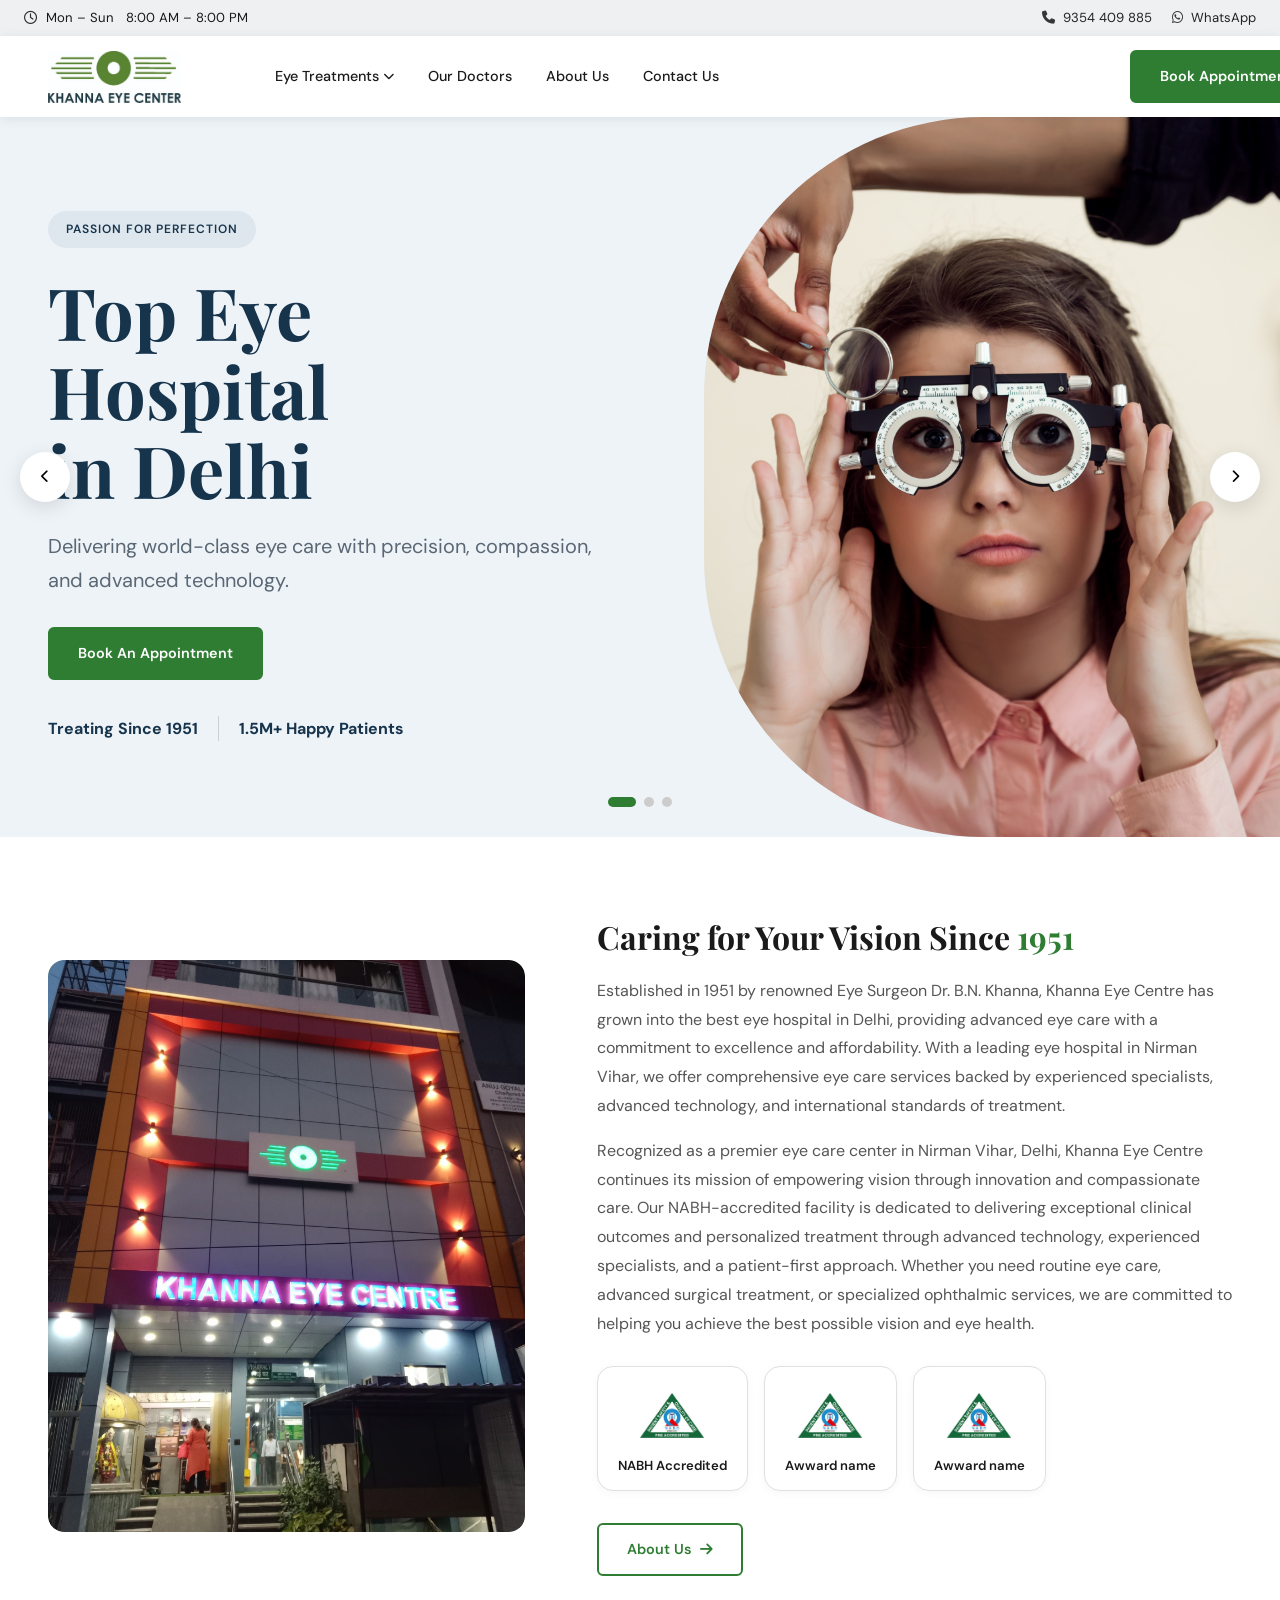
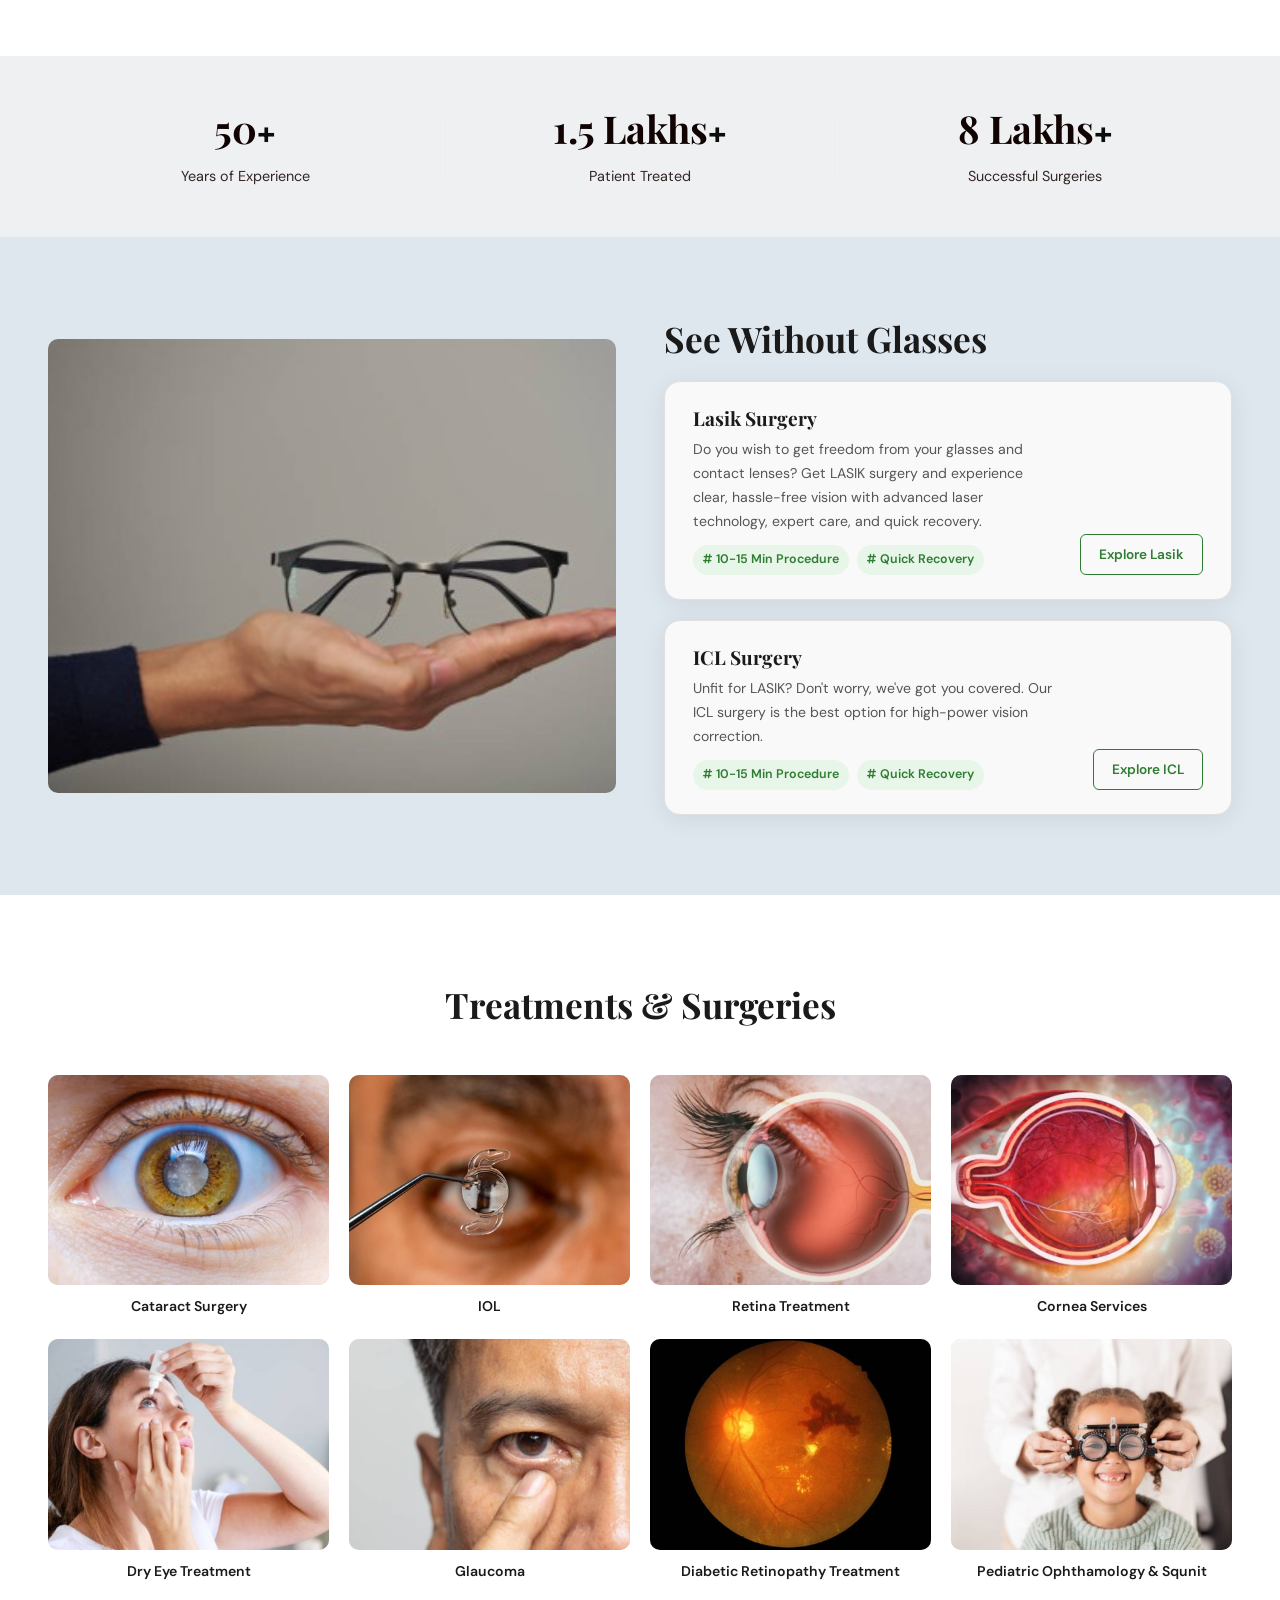
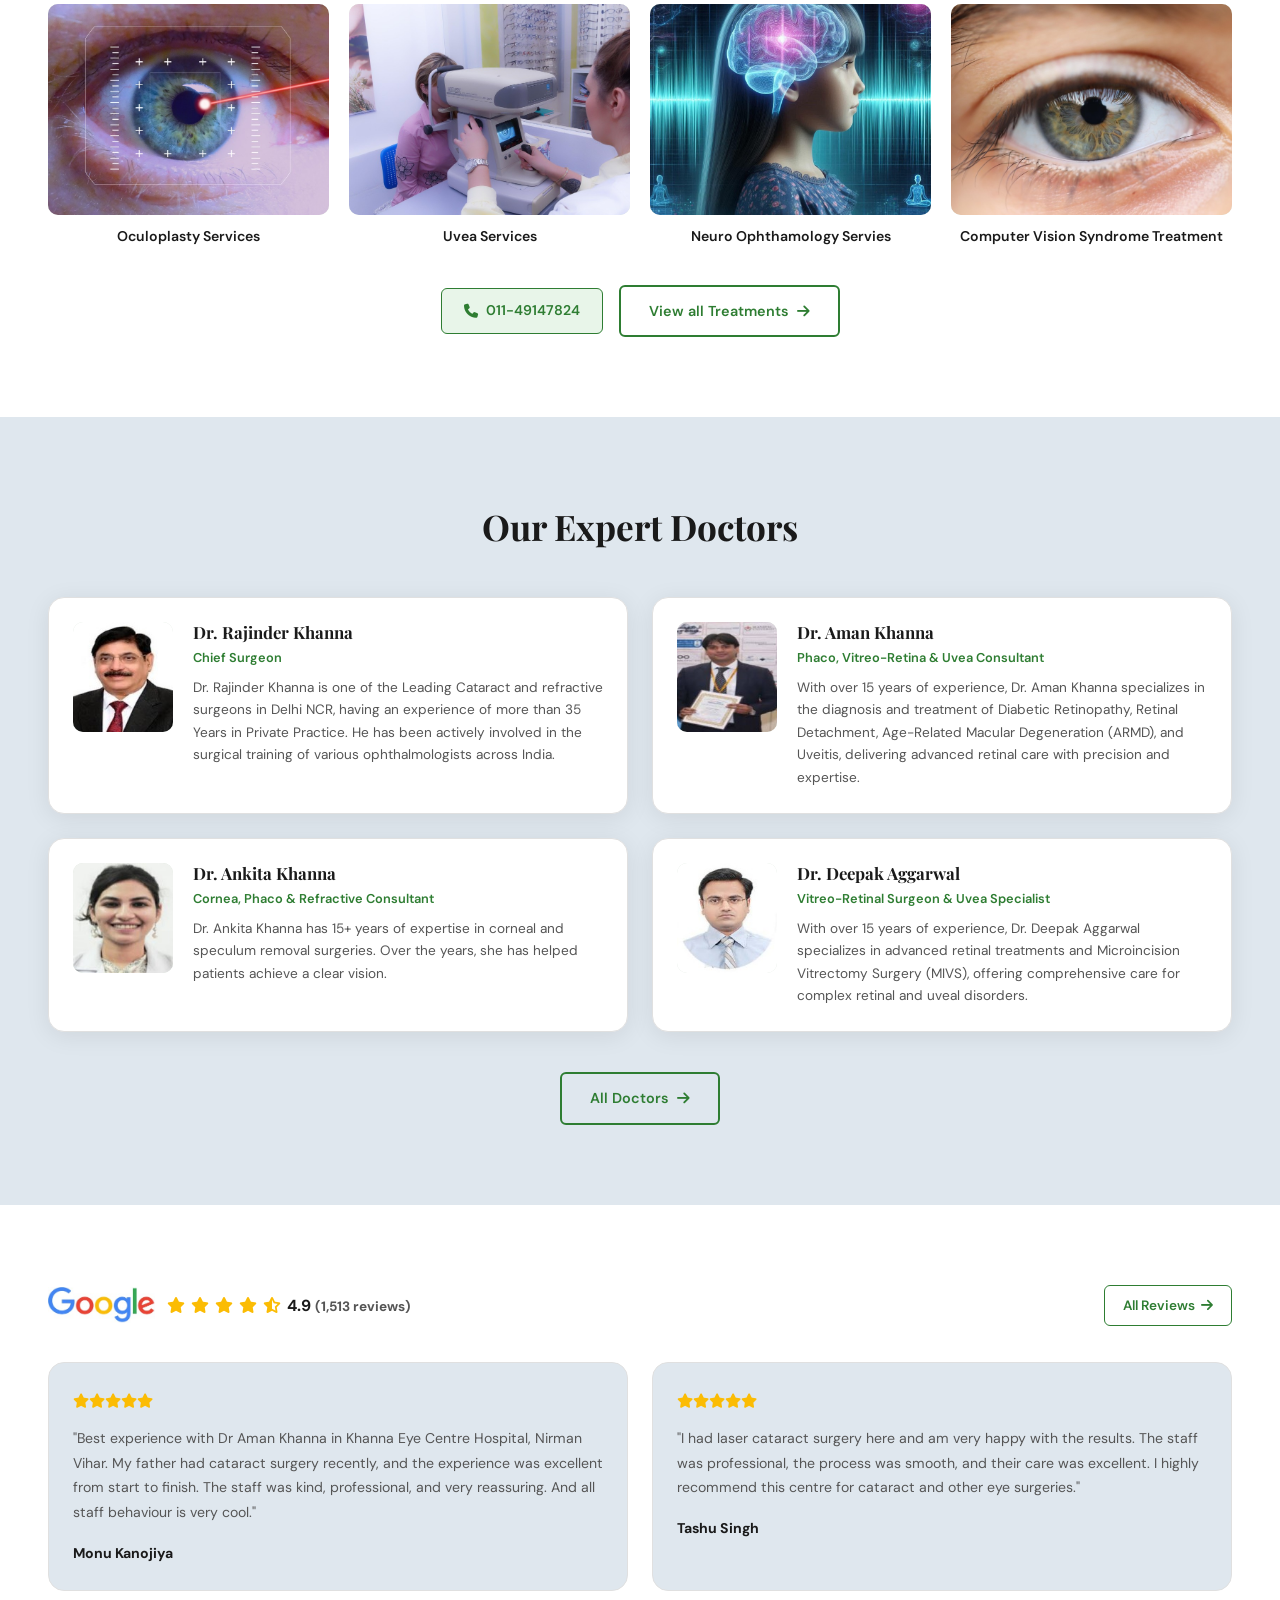
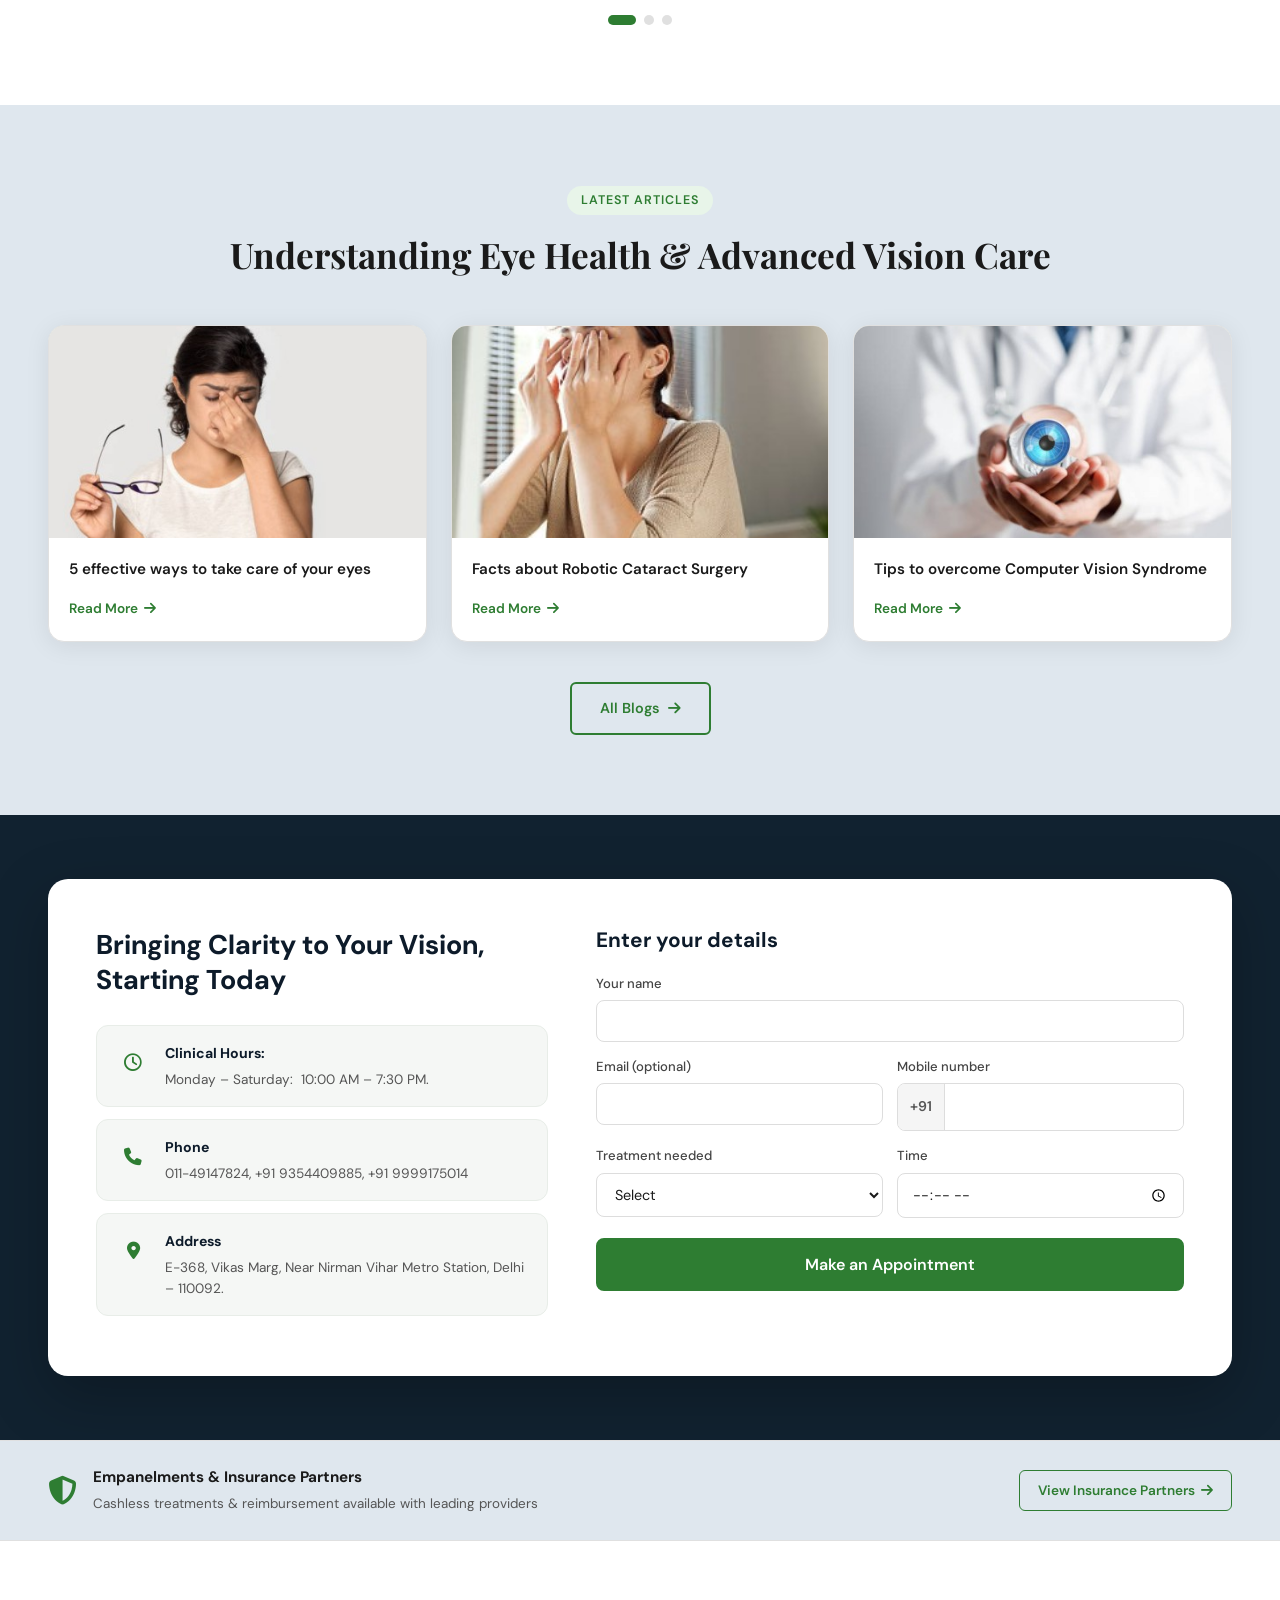
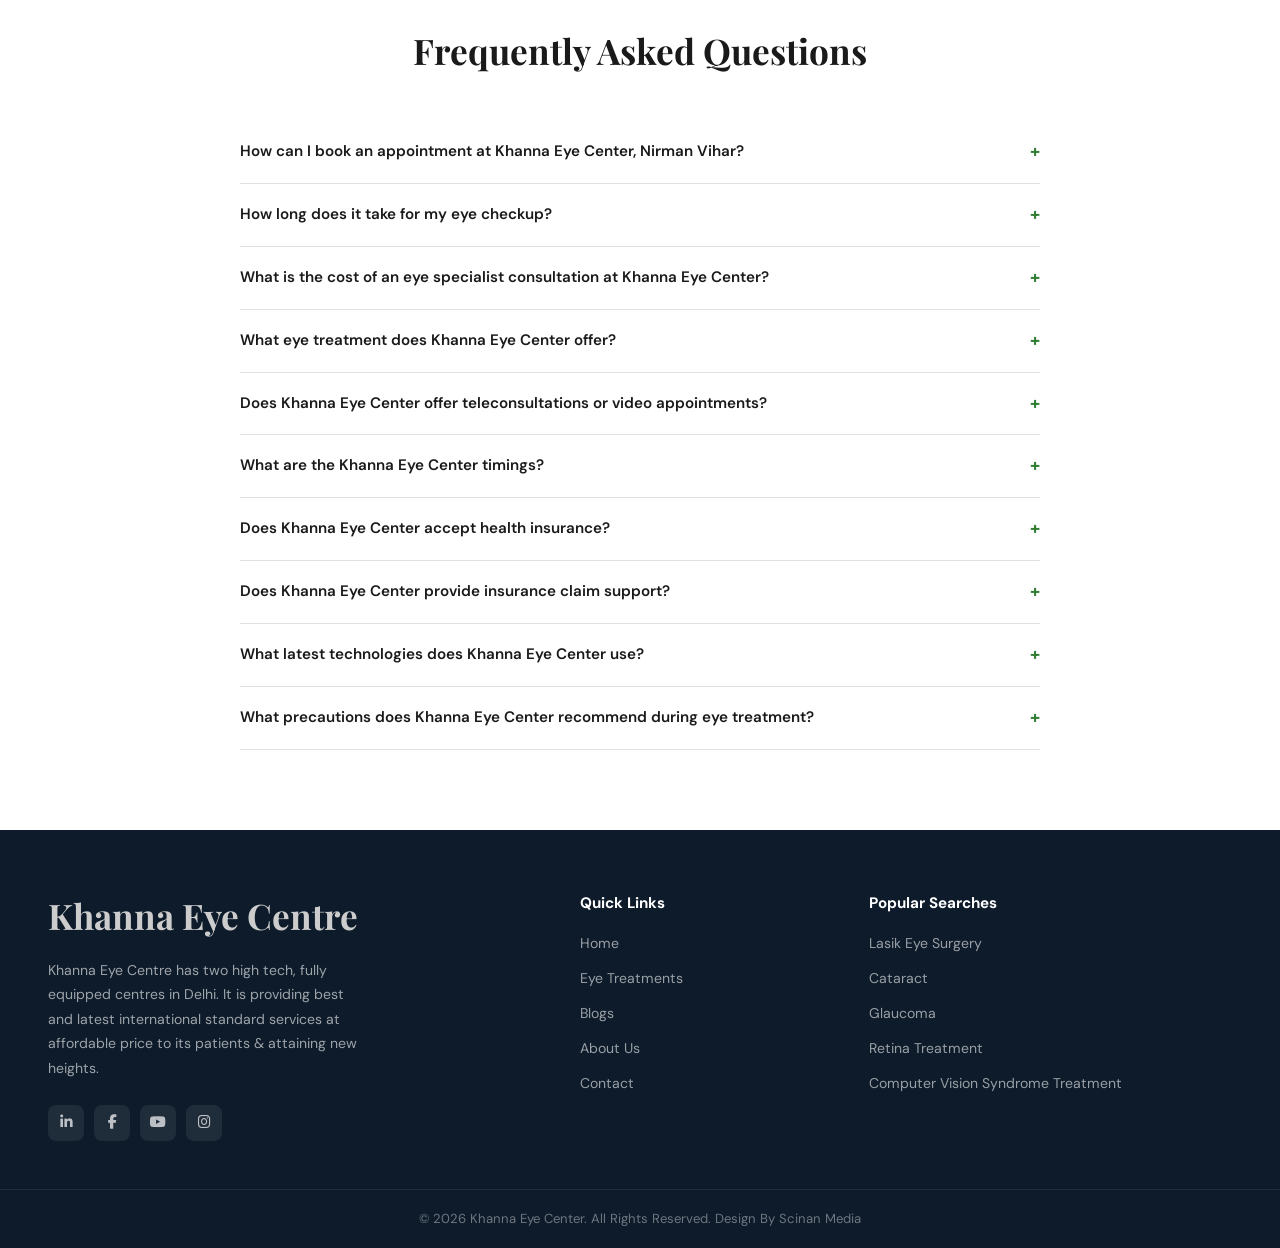
==== commit 0ddb5716: "Update index.html" ====
--- a/index.html
+++ b/index.html
@@ -291,7 +291,7 @@
         </div>
         <div class="treatment-card">
           <div class="img-container treatment-img">
-            <img src="assets/img/glaucoma.jpg" alt="Glaucoma Treatment" class="treatment-badge" />
+            <img src="assets/img/Glaucoma.jpg" alt="Glaucoma Treatment" class="treatment-badge" />
           </div>
           <p>Glaucoma</p>
         </div>
--- a/style.css
+++ b/style.css
@@ -201,7 +201,7 @@
   /* Logo at natural container left edge with standard 24px padding from .container */
 }
 /* Logo: natural flow, no extra margin adjustments */
-.logo { flex-shrink: 0;margin-left: -140px; }
+.logo { flex-shrink: 0;}
 .logo-img-wrap { height: 52px; display: flex; align-items: center; }
 .logo-img-wrap img { height: 100%; width: auto; object-fit: contain; }
 
@@ -1091,4 +1091,4 @@
   .treatments-grid { grid-template-columns: repeat(2, 1fr); gap: 12px; }
   h1 { font-size: 1.7rem; }
   h2 { font-size: 1.45rem; }
-}+}
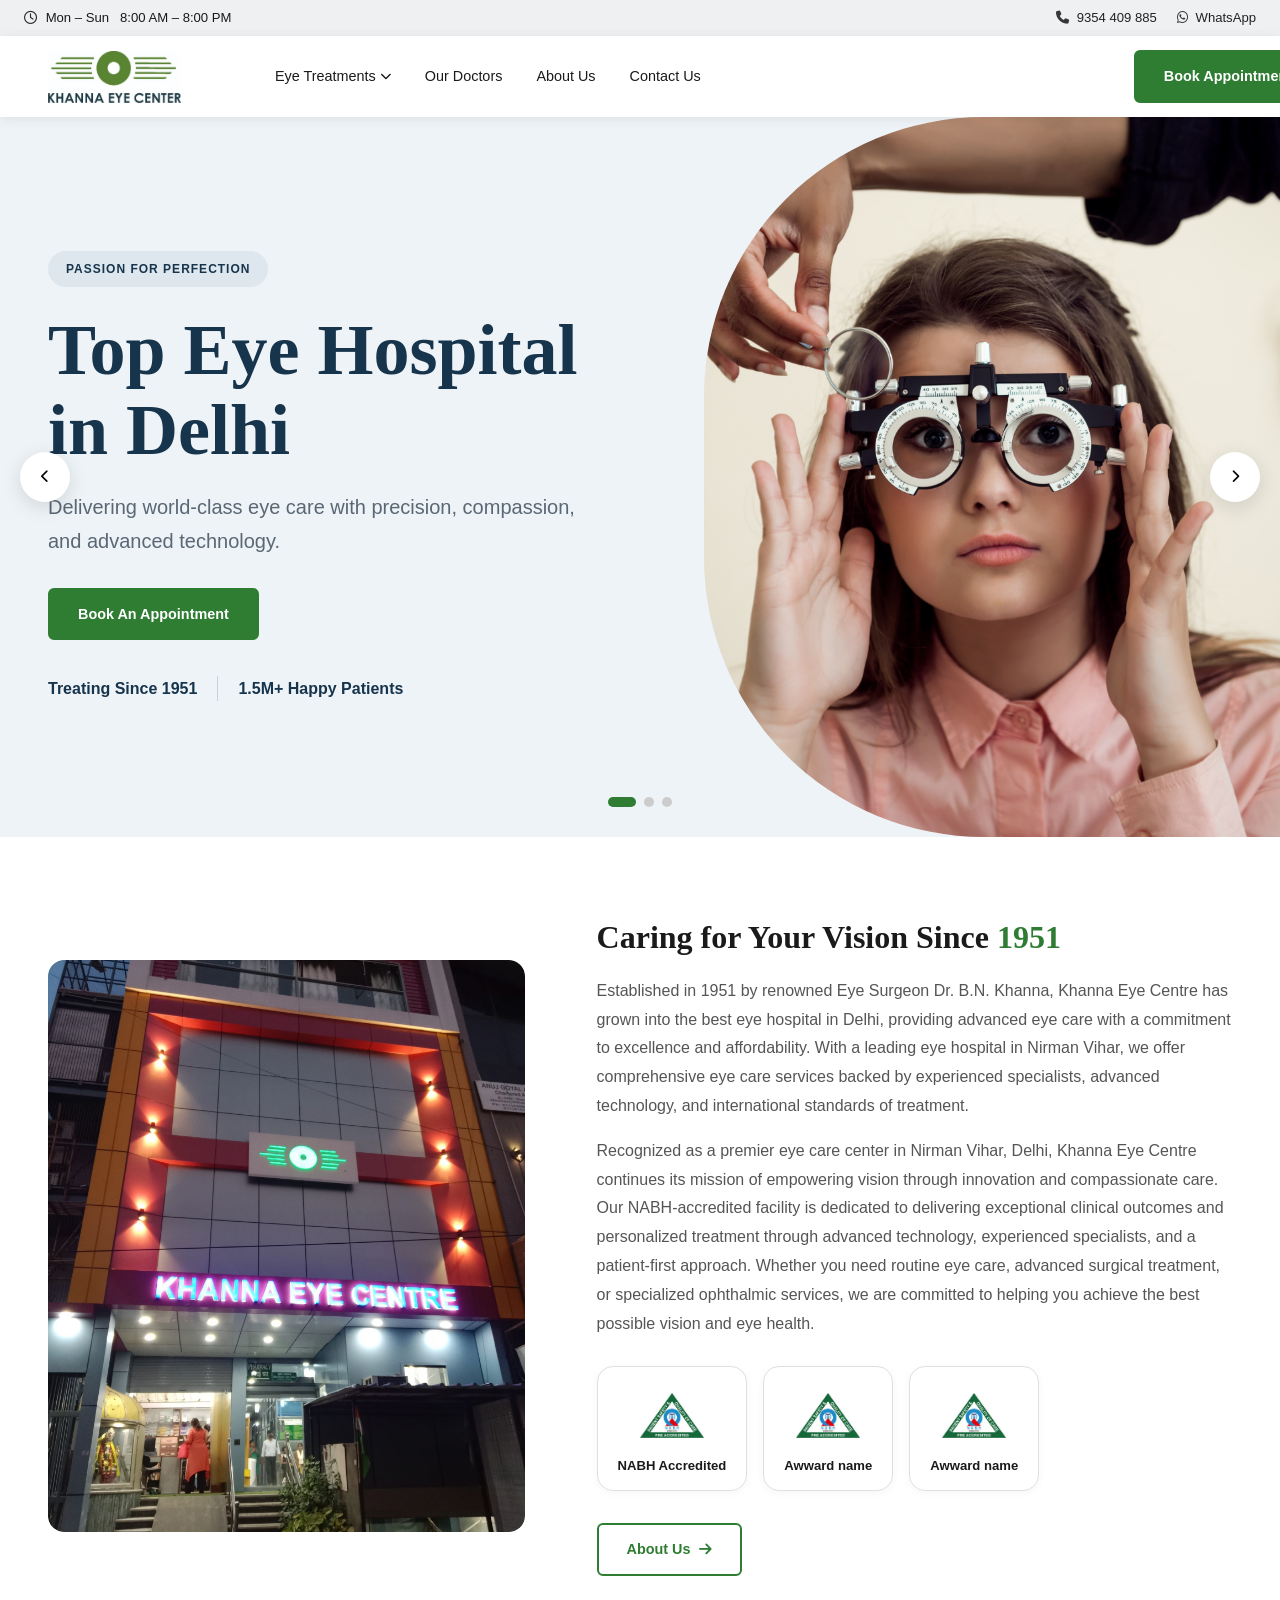
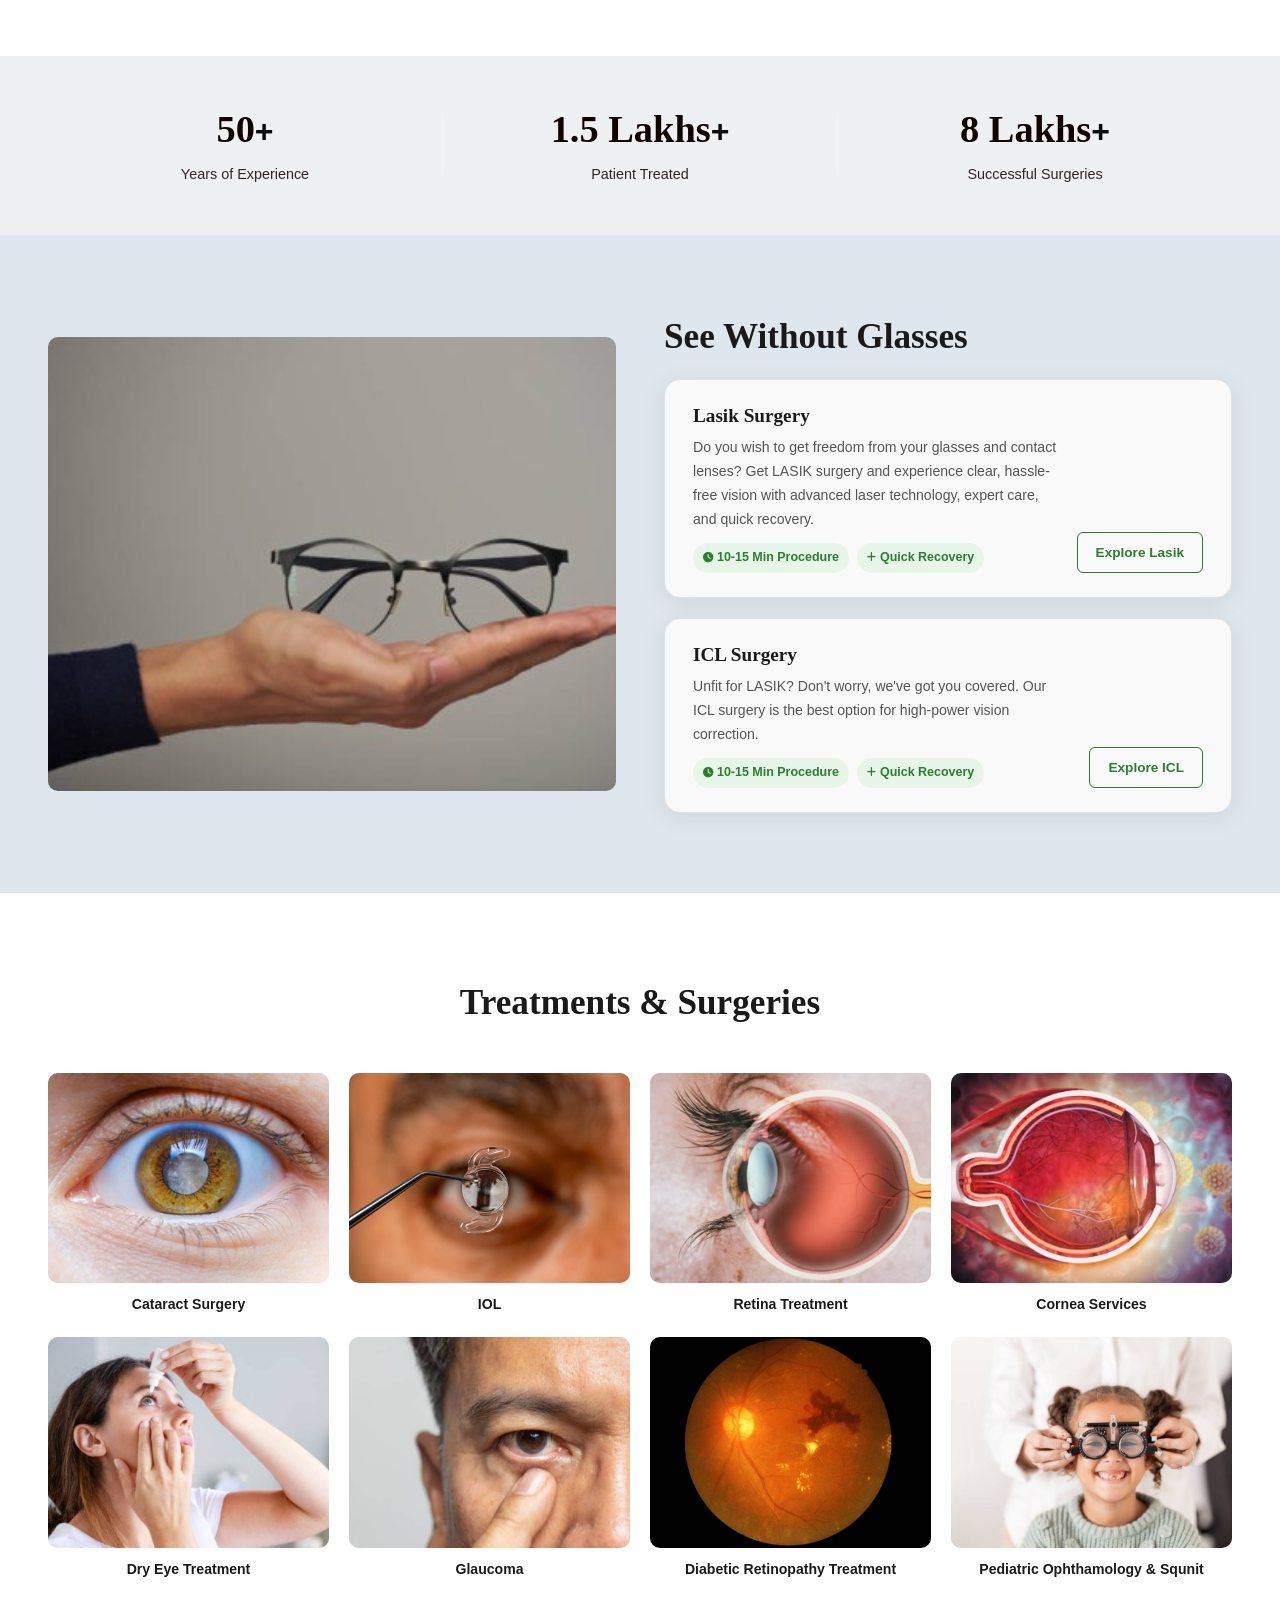
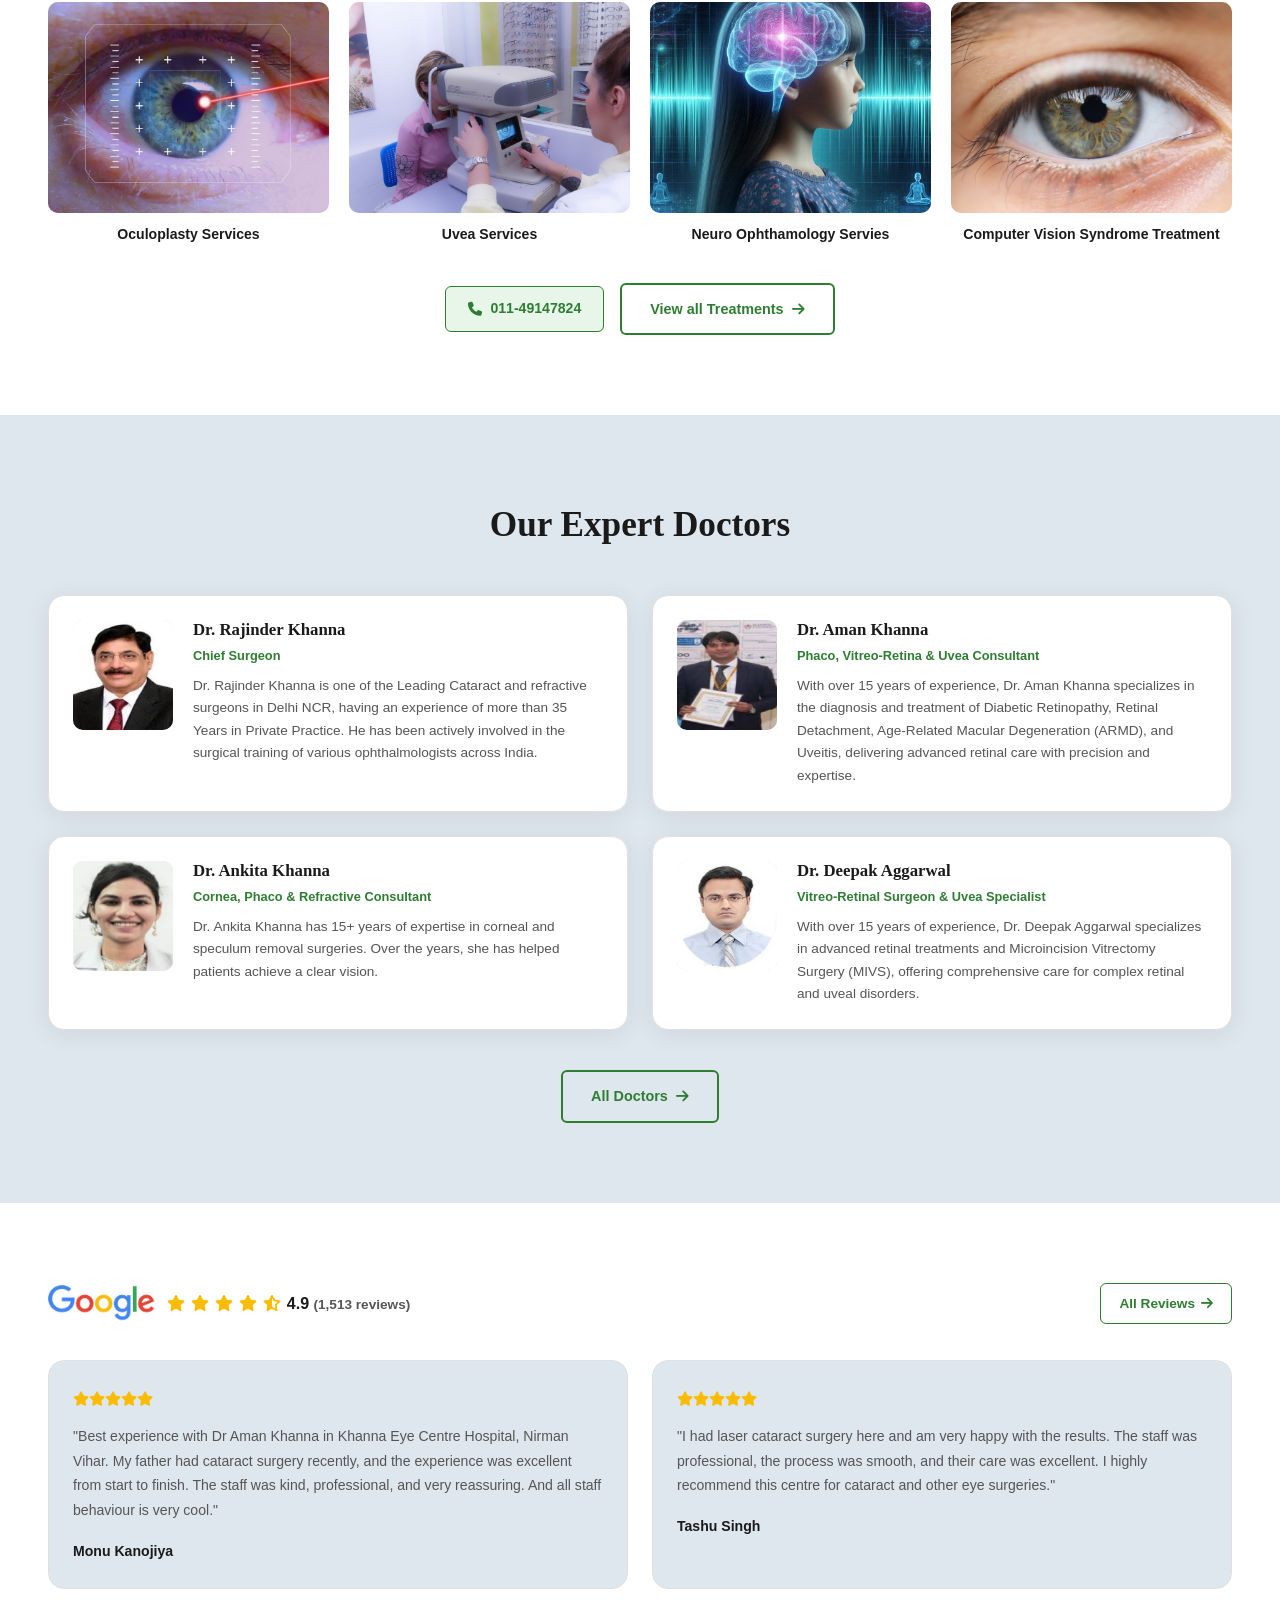
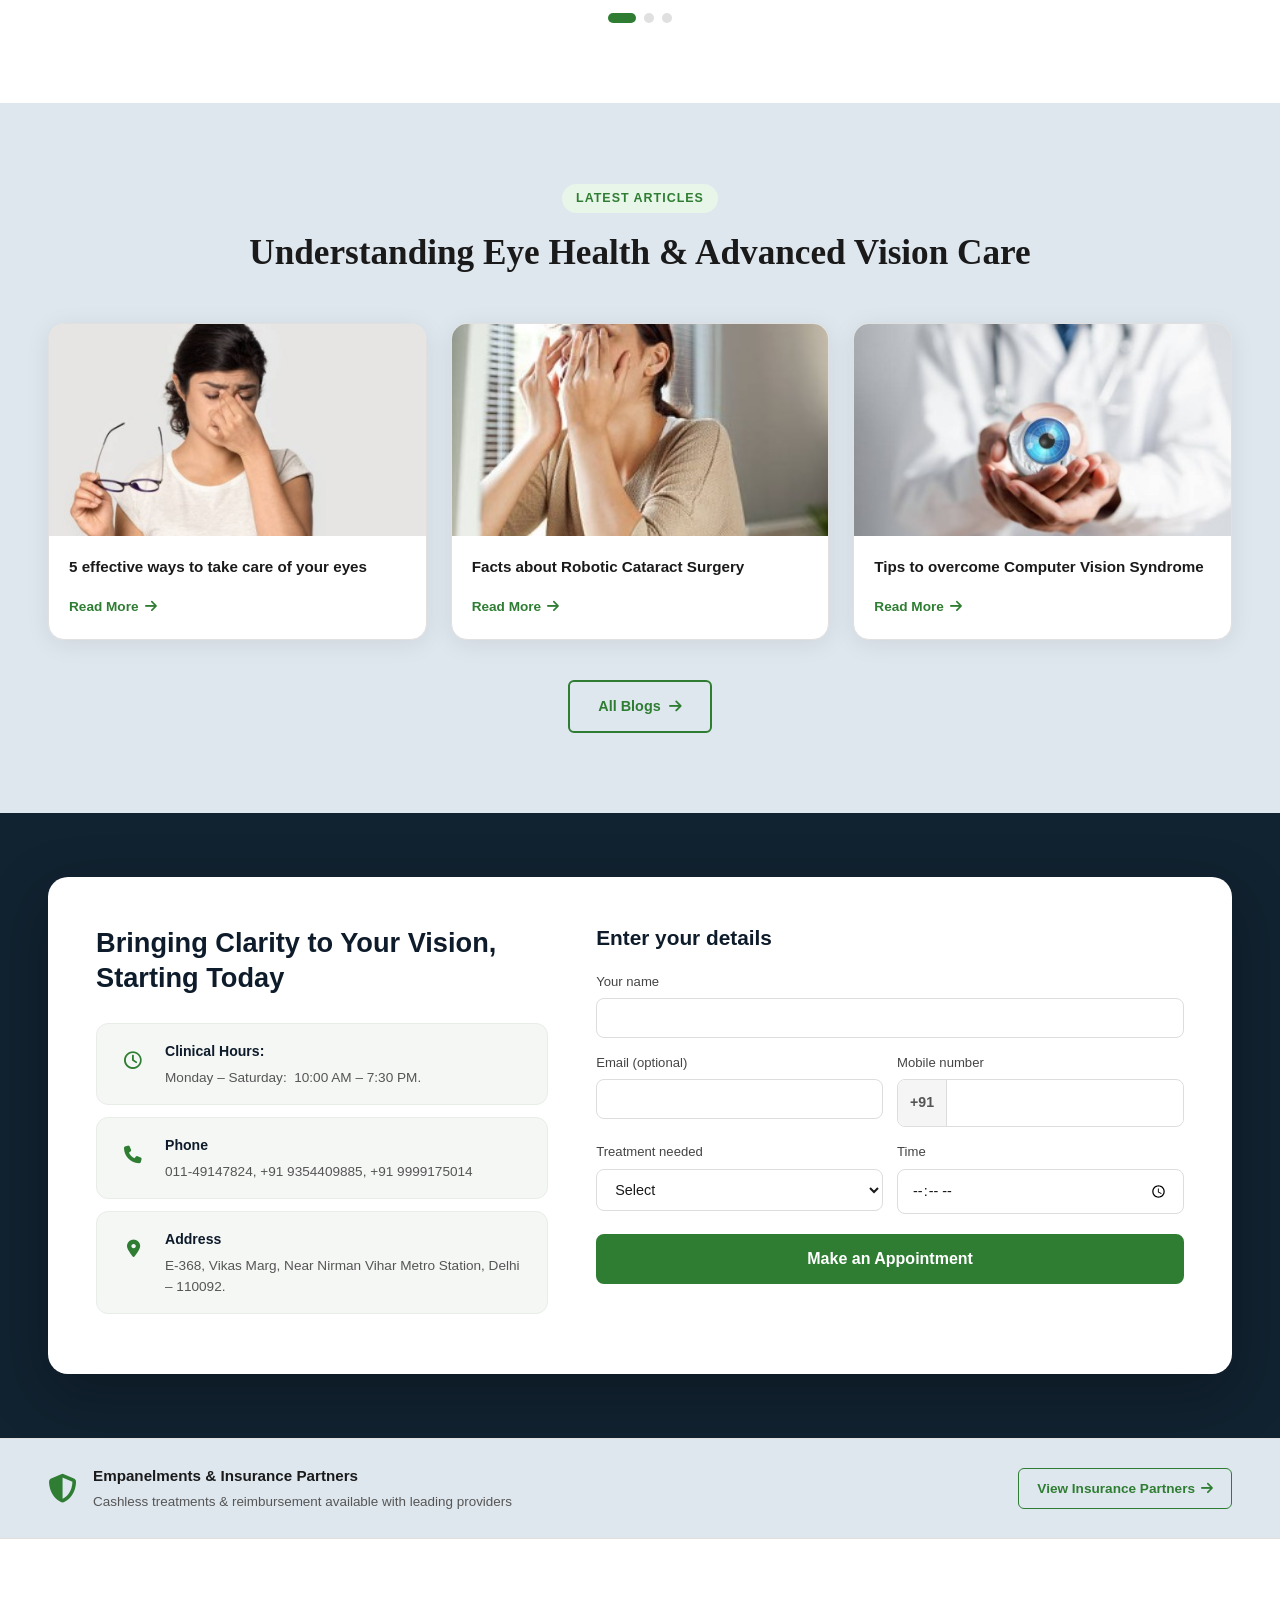
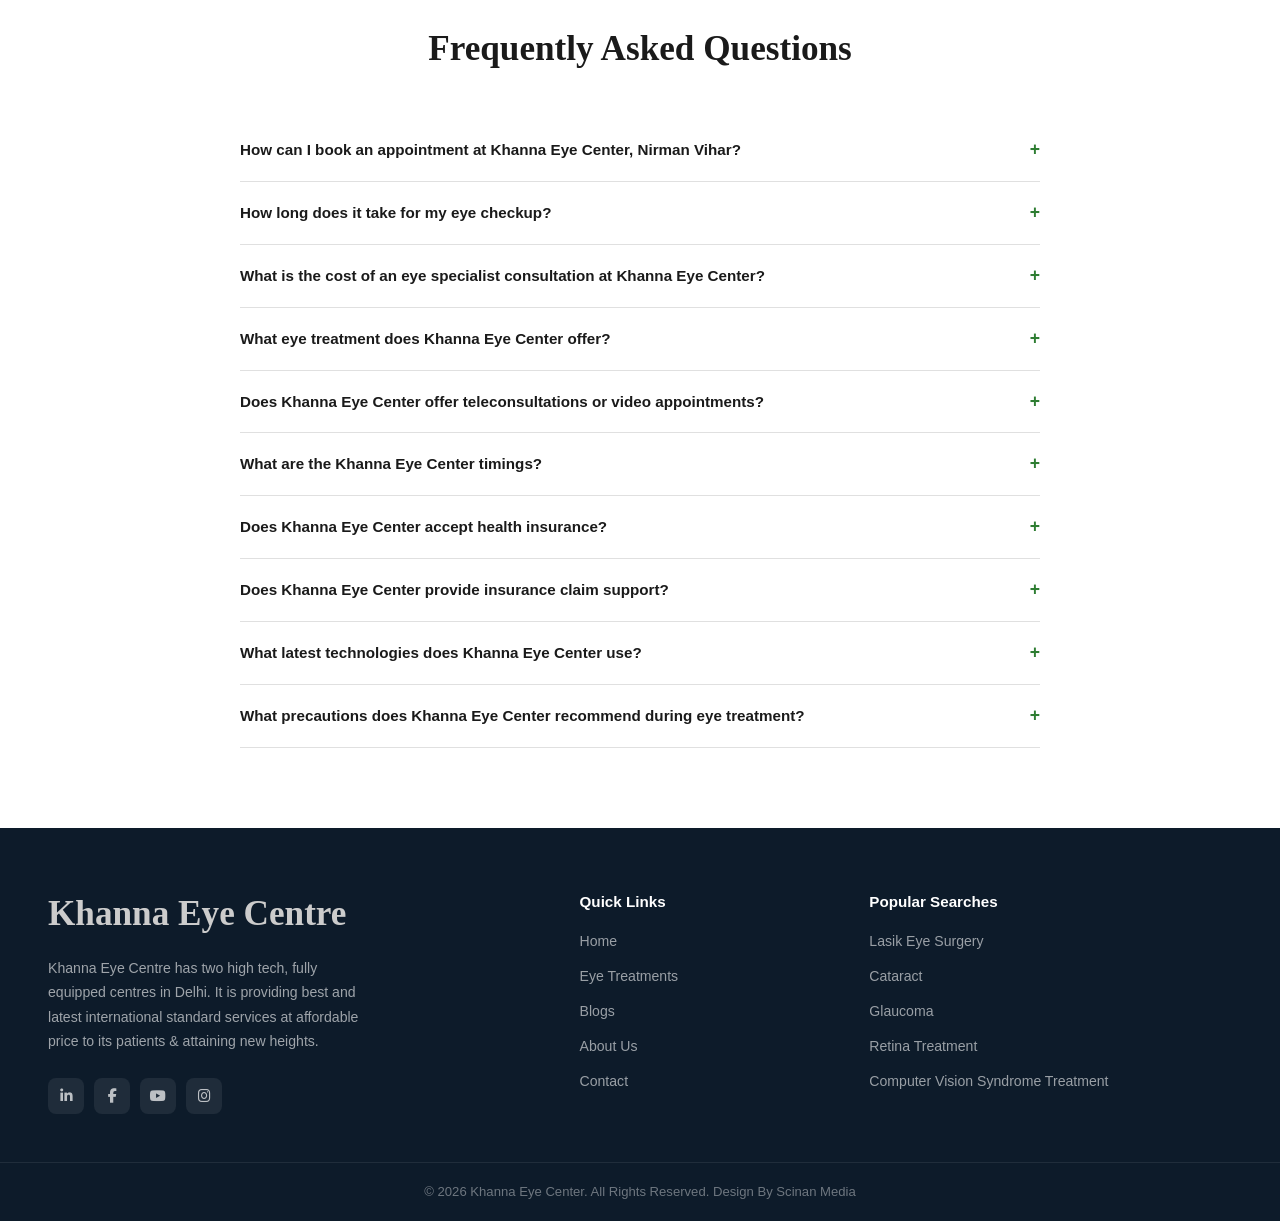
==== commit 4d746300: "Update index.html" ====
--- a/index.html
+++ b/index.html
@@ -2,10 +2,10 @@
 <html lang="en">
 <head>
   <meta charset="UTF-8" />
+  <link href="https://fonts.googleapis.com/css2?family=Plus+Jakarta+Sans:wght@700;800&display=swap" rel="stylesheet" />
   <meta name="viewport" content="width=device-width, initial-scale=1.0" />
   <title>Khanna Eye Centre – Trusted Eye Care Since 1951</title>
   <link rel="stylesheet" href="style.css" />
-  <link href="https://fonts.googleapis.com/css2?family=Playfair+Display:wght@500;600;700&family=DM+Sans:wght@300;400;500;600&display=swap" rel="stylesheet" />
   <link rel="stylesheet" href="https://cdnjs.cloudflare.com/ajax/libs/font-awesome/6.5.0/css/all.min.css" />
 </head>
 <body>
@@ -228,8 +228,8 @@
               <h3>Lasik Surgery</h3>
               <p>Do you wish to get freedom from your glasses and contact lenses? Get LASIK surgery and experience clear, hassle-free vision with advanced laser technology, expert care, and quick recovery.</p>
               <div class="tags">
-                <span class="tag"><i class="fas fa-hashtag"></i>10-15 Min Procedure</span>
-                <span class="tag"><i class="fas fa-hashtag"></i>Quick Recovery</span>
+                <span class="tag"><i class="fas fa-clock"></i>10-15 Min Procedure</span>
+                <span class="tag"><i class="fas fa-plus"></i>Quick Recovery</span>
               </div>
             </div>
             <a href="treatments.html#lasik" class="btn btn-outline-sm">Explore Lasik</a>
@@ -241,8 +241,8 @@
               <h3>ICL Surgery</h3>
               <p>Unfit for LASIK? Don't worry, we've got you covered. Our ICL surgery is the best option for high-power vision correction.</p>
               <div class="tags">
-                <span class="tag"><i class="fas fa-hashtag"></i>10-15 Min Procedure</span>
-                <span class="tag"><i class="fas fa-hashtag"></i>Quick Recovery</span>
+                <span class="tag"><i class="fas fa-clock"></i>10-15 Min Procedure</span>
+                <span class="tag"><i class="fas fa-plus"></i>Quick Recovery</span>
               </div>
             </div>
             <a href="treatments.html#icl" class="btn btn-outline-sm">Explore ICL</a>
--- a/style.css
+++ b/style.css
@@ -201,7 +201,7 @@
   /* Logo at natural container left edge with standard 24px padding from .container */
 }
 /* Logo: natural flow, no extra margin adjustments */
-.logo { flex-shrink: 0;}
+.logo { flex-shrink: 0; }
 .logo-img-wrap { height: 52px; display: flex; align-items: center; }
 .logo-img-wrap img { height: 100%; width: auto; object-fit: contain; }
 
@@ -426,6 +426,7 @@
     transform:translateX(-50%);
     display:flex;
     gap:8px;
+    z-index: 30;
 }
 
 .dot{
@@ -956,7 +957,6 @@
 
 .faq-item {
   border-bottom: 1px solid var(--border);
-  /* Remove the default triangle marker */
 }
 /* Hide the default browser disclosure arrow */
 .faq-item summary { list-style: none; }
@@ -1043,52 +1043,163 @@
 .footer-bottom p { color: rgba(255,255,255,0.4); font-size: 0.82rem; }
 
 /* =============================================
-   RESPONSIVE
-   ============================================= */
+   RESPONSIVE — MOBILE FIRST
+   ============================================= */
+
+/* ── TABLET ≤ 1024px ── */
 @media (max-width: 1024px) {
   .container { padding: 0 32px; }
+  .header-inner { gap: 32px; }
+  .header-cta { margin-right: 0; }
   .about-grid { grid-template-columns: 1fr; gap: 40px; }
   .about-img-wrap { max-width: 480px; margin: 0 auto; }
   .lasik-grid { grid-template-columns: 1fr; }
   .lasik-img-wrap { max-width: 520px; }
   .treatments-grid { grid-template-columns: repeat(4, 1fr); }
   .doctors-grid { grid-template-columns: 1fr; }
-  .contact-grid { grid-template-columns: 1fr; }
   .contact-card { grid-template-columns: 1fr; gap: 32px; }
   .footer-grid { grid-template-columns: 1fr 1fr; }
 }
 
+/* ── MOBILE ≤ 768px ── */
 @media (max-width: 768px) {
-  .container { padding: 0 20px; }
-  .topbar { font-size: 0.75rem; padding: 6px 16px; }
-  .section { padding: 56px 0; }
+  .container { padding: 0 16px; }
+  .section { padding: 48px 0; }
+
+  /* Top bar */
+  .topbar { font-size: 0.72rem; padding: 6px 16px; flex-direction: column; gap: 4px; text-align: center; }
+  .topbar-right { gap: 12px; justify-content: center; }
+
+  /* Header */
+  .header-inner { gap: 12px; }
+  .logo-img-wrap { height: 44px; }
+  .hamburger { display: flex; }
+  .header-cta { display: none; }
+
+  /* Nav drawer */
   .nav { display: none; position: fixed; top: 0; left: 0; width: 80vw; max-width: 320px; height: 100vh; background: #fff; z-index: 9999; box-shadow: 4px 0 24px rgba(0,0,0,0.15); padding: 80px 24px 32px; overflow-y: auto; transform: translateX(-100%); transition: transform 0.35s ease; }
   .nav.open { display: block; transform: translateX(0); }
   .nav > ul { flex-direction: column; gap: 0; }
-  .nav > ul > li > a { padding: 12px 8px; border-bottom: 1px solid var(--border); border-radius: 0; font-size: 1rem; }
+  .nav > ul > li > a { padding: 13px 8px; border-bottom: 1px solid var(--border); border-radius: 0; font-size: 1rem; }
   .dropdown { position: static; box-shadow: none; border: none; padding: 0 0 0 16px; opacity: 1; visibility: visible; transform: none; display: none; }
   .has-dropdown.open .dropdown { display: block; }
-  .hamburger { display: flex; }
-  .header-cta { display: none; }
-  .hero-slider { height: 70vh; min-height: 400px; }
-  .slide-text h1 { font-size: 1.8rem; }
-  .slide-text p { display: none; }
-  .stats-grid { grid-template-columns: 1fr; gap: 24px; }
+
+  /* Hero — stack image above text */
+  .hero-slider { height: auto; min-height: 0; overflow: visible; background: #eef3f7; }
+  .slides-wrapper { height: auto; }
+  .slide { position: relative; inset: auto; opacity: 1; display: none; z-index: 1; transition: none; }
+  .slide.active { display: block; opacity: 1; }
+  .slide-bg { position: relative; width: 100%; height: 240px; }
+  .slide-img-wrap { border-radius: 0; border-top-left-radius: 0; border-bottom-left-radius: 0; height: 240px; }
+  .slide-content { position: relative; height: auto; padding: 28px 0 40px; }
+  .slide-text { width: 100%; max-width: 100%; }
+  .slide-tag { font-size: 10px; padding: 6px 12px; margin-bottom: 12px; }
+  .slide-text h1 { font-size: 1.85rem; line-height: 1.2; margin-bottom: 12px; }
+  .slide-text p { font-size: 0.95rem; line-height: 1.65; margin-bottom: 20px; display: block; }
+  .hero-trust { margin-top: 20px; gap: 12px; }
+  .slider-btn { width: 36px; height: 36px; top: 120px; }
+  .slider-btn.prev { left: 8px; }
+  .slider-btn.next { right: 8px; }
+  .slider-dots { bottom: 12px; position: relative; margin-top: 8px; transform: none; left: auto; display: flex; justify-content: center; }
+
+  /* About */
+  .about-grid { grid-template-columns: 1fr; gap: 28px; }
+  .about-img-wrap { max-width: 100%; }
+  .about-img { aspect-ratio: 4/3; }
+  .about-content h2 { font-size: 1.5rem; }
+  .about-badges-row { flex-wrap: wrap; gap: 10px; }
+  .about-badge-card { min-width: calc(33% - 8px); flex: 1; padding: 12px 10px; }
+  .about-badge-card img { width: 48px; height: 48px; }
+  .about-badge-card span { font-size: 0.75rem; }
+
+  /* Stats */
+  .stats-grid { grid-template-columns: 1fr 1fr 1fr; gap: 0; }
+  .stat-divider { display: block; width: 1px; height: 40px; background: rgba(0,0,0,0.12); }
+  .stat-item h3 { font-size: 1.5rem; }
+  .stat-item span { font-size: 1.3rem; }
+  .stat-item p { font-size: 0.72rem; }
+
+  /* Lasik */
+  .lasik-grid { grid-template-columns: 1fr; gap: 24px; }
+  .lasik-img-wrap { max-width: 100%; }
+  .lasik-img { aspect-ratio: 4/3; }
+  .lasik-card-content { flex-direction: column; align-items: flex-start; gap: 14px; }
+  .lasik-card { padding: 20px; }
+  .lasik-cards { gap: 16px; }
+
+  /* Treatments */
+  .treatments-grid { grid-template-columns: repeat(3, 1fr); gap: 12px; }
+  .treatments-footer { flex-direction: column; gap: 12px; }
+
+  /* Doctors */
+  .doctors-grid { grid-template-columns: 1fr; gap: 14px; }
+  .doctor-card { gap: 14px; }
+  .doctor-img { width: 88px; height: 96px; }
+
+  /* Reviews */
+  .reviews-header { flex-direction: column; align-items: flex-start; gap: 12px; }
+  .review-slide-group { grid-template-columns: 1fr; gap: 14px; }
+
+  /* Blogs */
+  .blogs-grid { grid-template-columns: 1fr; gap: 16px; }
+
+  /* Contact */
+  .contact-card { grid-template-columns: 1fr; padding: 24px 18px; gap: 24px; }
+  .contact-info h2 { font-size: 1.3rem; }
+  .contact-detail { padding: 12px 14px; }
+  .form-row { grid-template-columns: 1fr; gap: 12px; }
+
+  /* Empanelments */
+  .empanelments-inner { flex-direction: column; text-align: center; gap: 14px; }
+  .empanel-left { flex-direction: column; align-items: center; }
+
+  /* FAQ */
+  .faq-list { max-width: 100%; }
+  .faq-question { font-size: 0.88rem; padding: 15px 0; }
+
+  /* Footer */
+  .footer { padding: 40px 0 0; }
+  .footer-grid { grid-template-columns: 1fr; gap: 28px; padding-bottom: 32px; }
+  .footer-brand p { max-width: 100%; }
+}
+
+/* ── SMALL MOBILE ≤ 480px ── */
+@media (max-width: 480px) {
+  .container { padding: 0 12px; }
+  .section { padding: 36px 0; }
+
+  /* Hero */
+  .slide-bg { height: 200px; }
+  .slide-img-wrap { height: 200px; }
+  .slide-text h1 { font-size: 1.5rem; }
+  .slide-text p { font-size: 0.88rem; }
+  .slider-btn { top: 100px; }
+
+  /* Stats — stack vertically */
+  .stats-grid { grid-template-columns: 1fr; gap: 16px; }
   .stat-divider { display: none; }
-  .treatments-grid { grid-template-columns: repeat(2, 1fr); }
-  .review-slide-group { grid-template-columns: 1fr; }
-  .blogs-grid { grid-template-columns: 1fr; }
-  .contact-card { padding: 28px 20px; }
-  .form-row { grid-template-columns: 1fr; }
-  .footer-grid { grid-template-columns: 1fr; gap: 32px; }
-  .empanelments-inner { flex-direction: column; text-align: center; }
-  .about-badges-row { flex-wrap: wrap; }
-  .lasik-card-content { flex-direction: column; align-items: flex-start; }
-}
-
-@media (max-width: 480px) {
-  .section { padding: 40px 0; }
-  .treatments-grid { grid-template-columns: repeat(2, 1fr); gap: 12px; }
-  h1 { font-size: 1.7rem; }
-  h2 { font-size: 1.45rem; }
-}
+  .stat-item h3 { font-size: 1.8rem; }
+
+  /* Treatments — 2 cols */
+  .treatments-grid { grid-template-columns: repeat(2, 1fr); gap: 10px; }
+  .treatment-card p { font-size: 0.76rem; }
+
+  /* About badges — 2 per row */
+  .about-badge-card { min-width: calc(50% - 5px); }
+
+  /* Contact */
+  .contact-card { padding: 20px 12px; }
+  .contact-info h2 { font-size: 1.1rem; }
+
+  /* Typography */
+  h1 { font-size: 1.5rem; }
+  h2 { font-size: 1.28rem; }
+  h3 { font-size: 1.05rem; }
+
+  /* Buttons */
+  .btn { padding: 10px 18px; font-size: 0.84rem; }
+  .btn-full { padding: 13px; font-size: 0.9rem; }
+
+  /* Footer */
+  .footer-grid { gap: 20px; }
+}
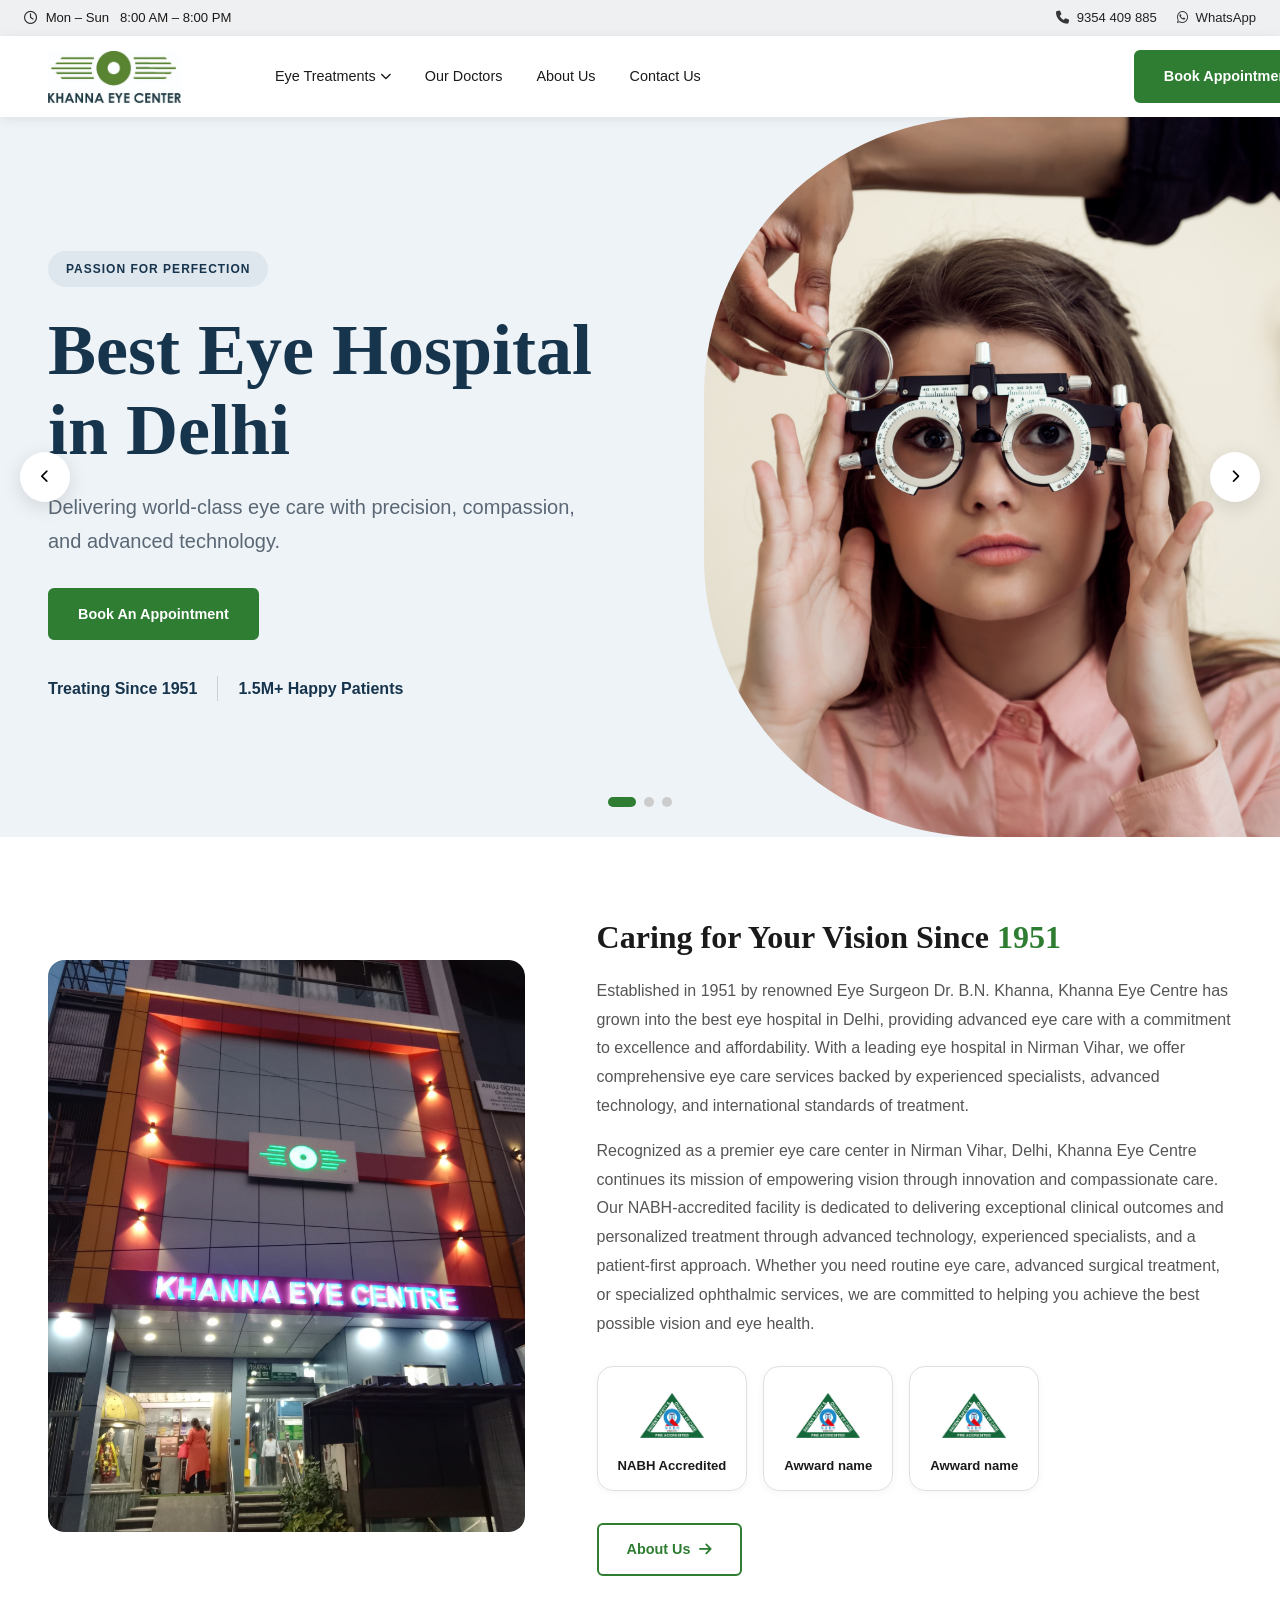
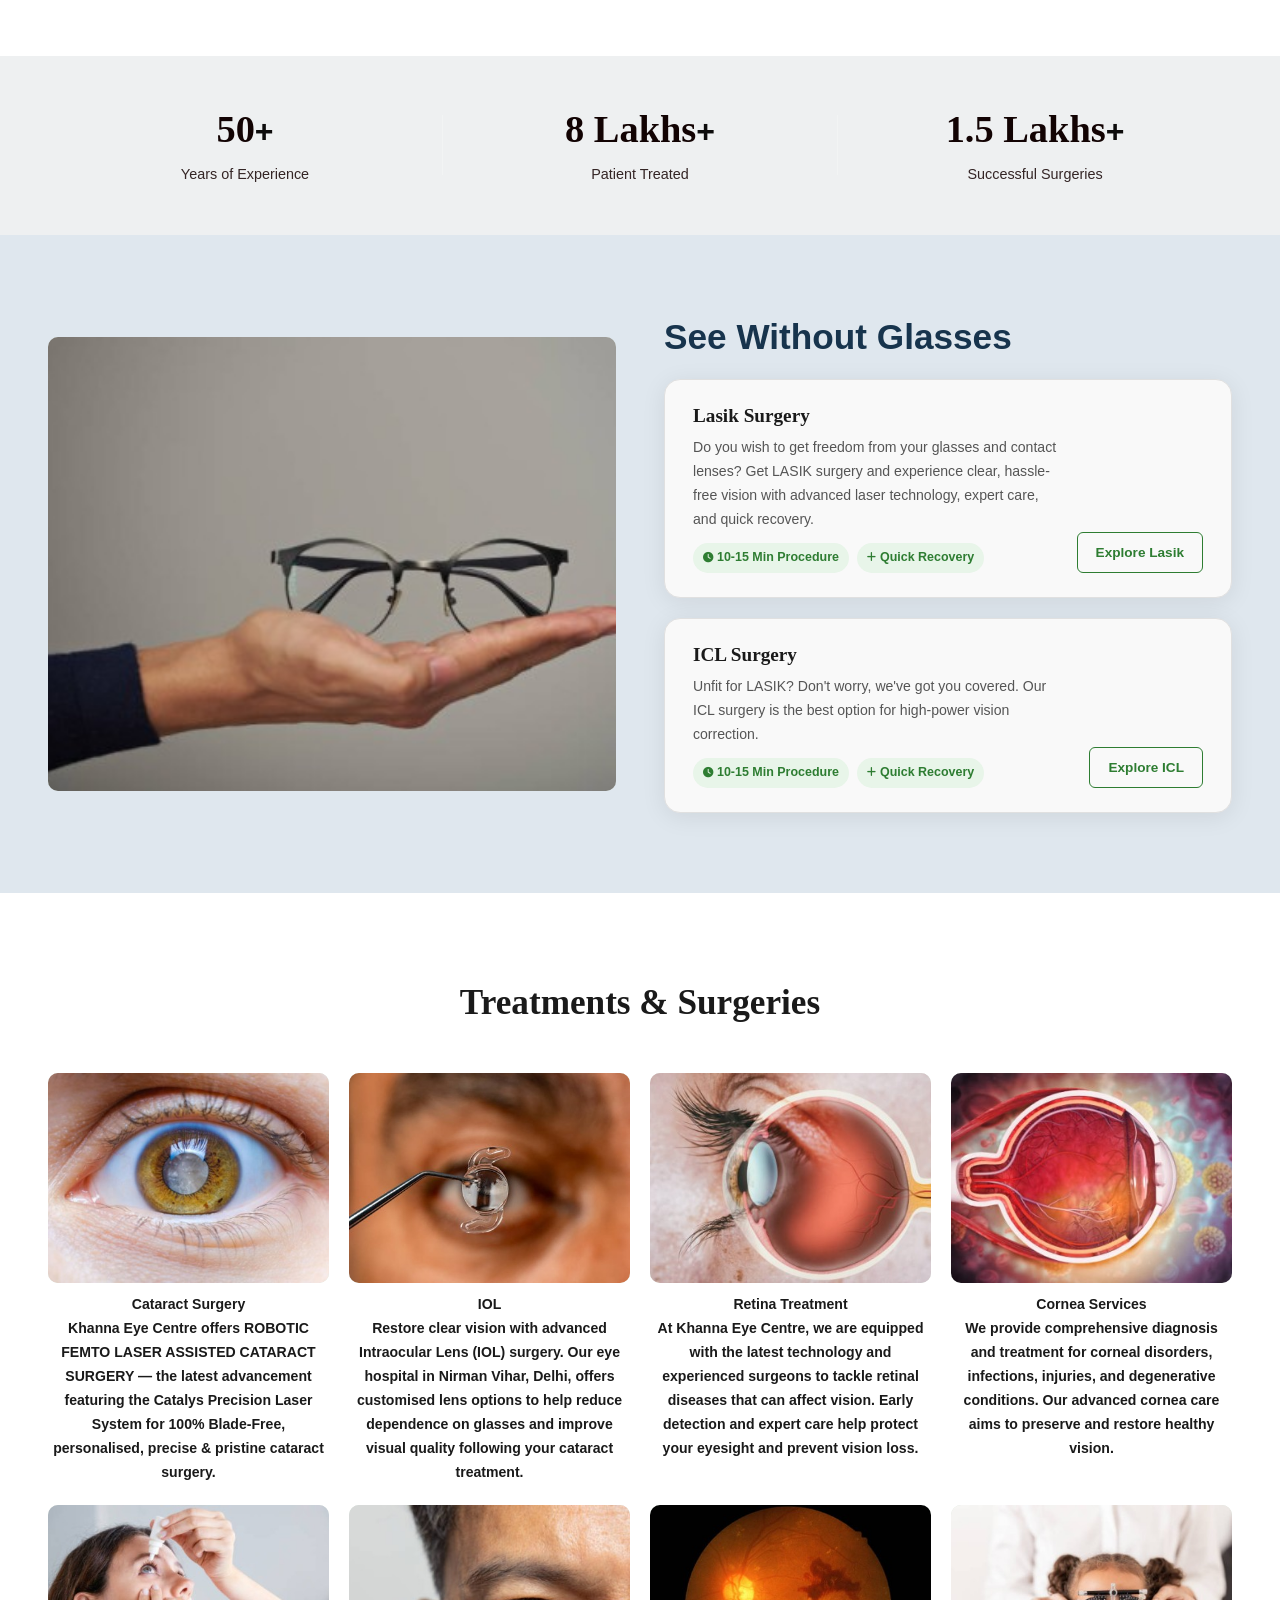
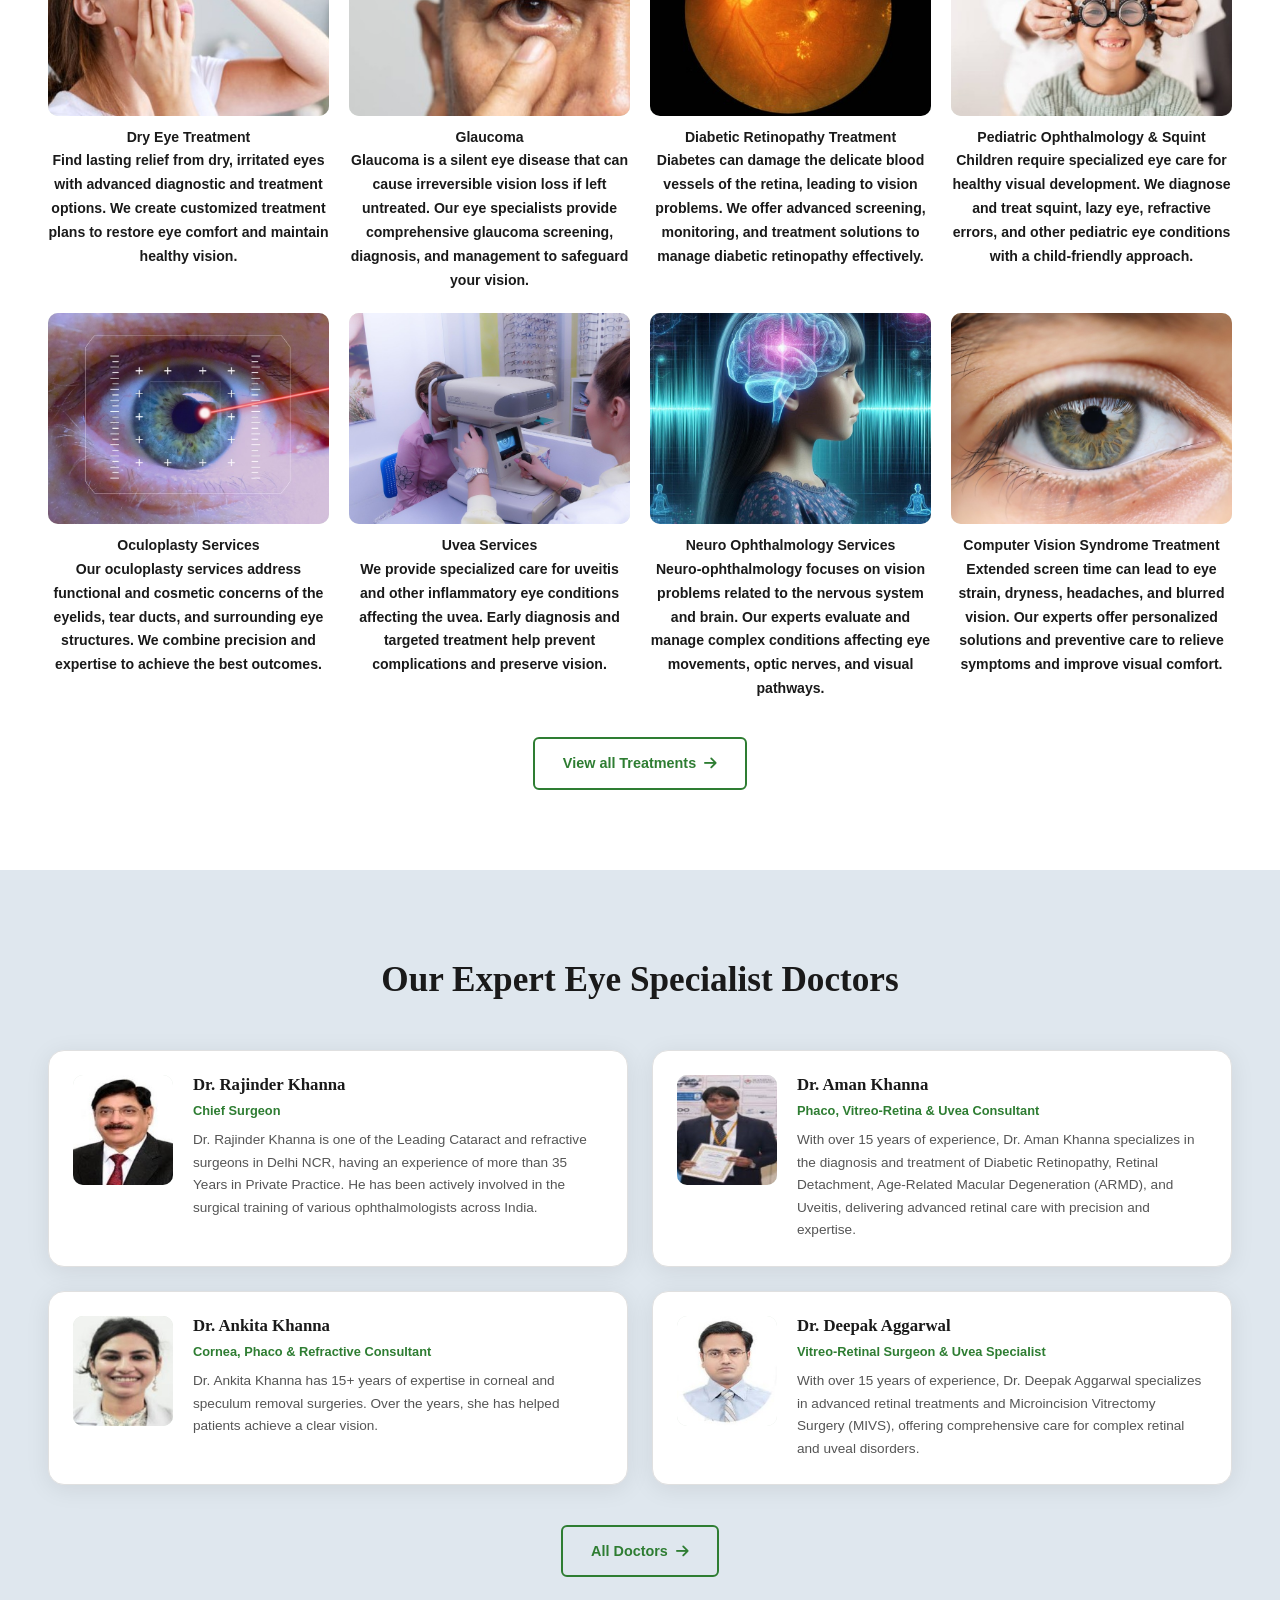
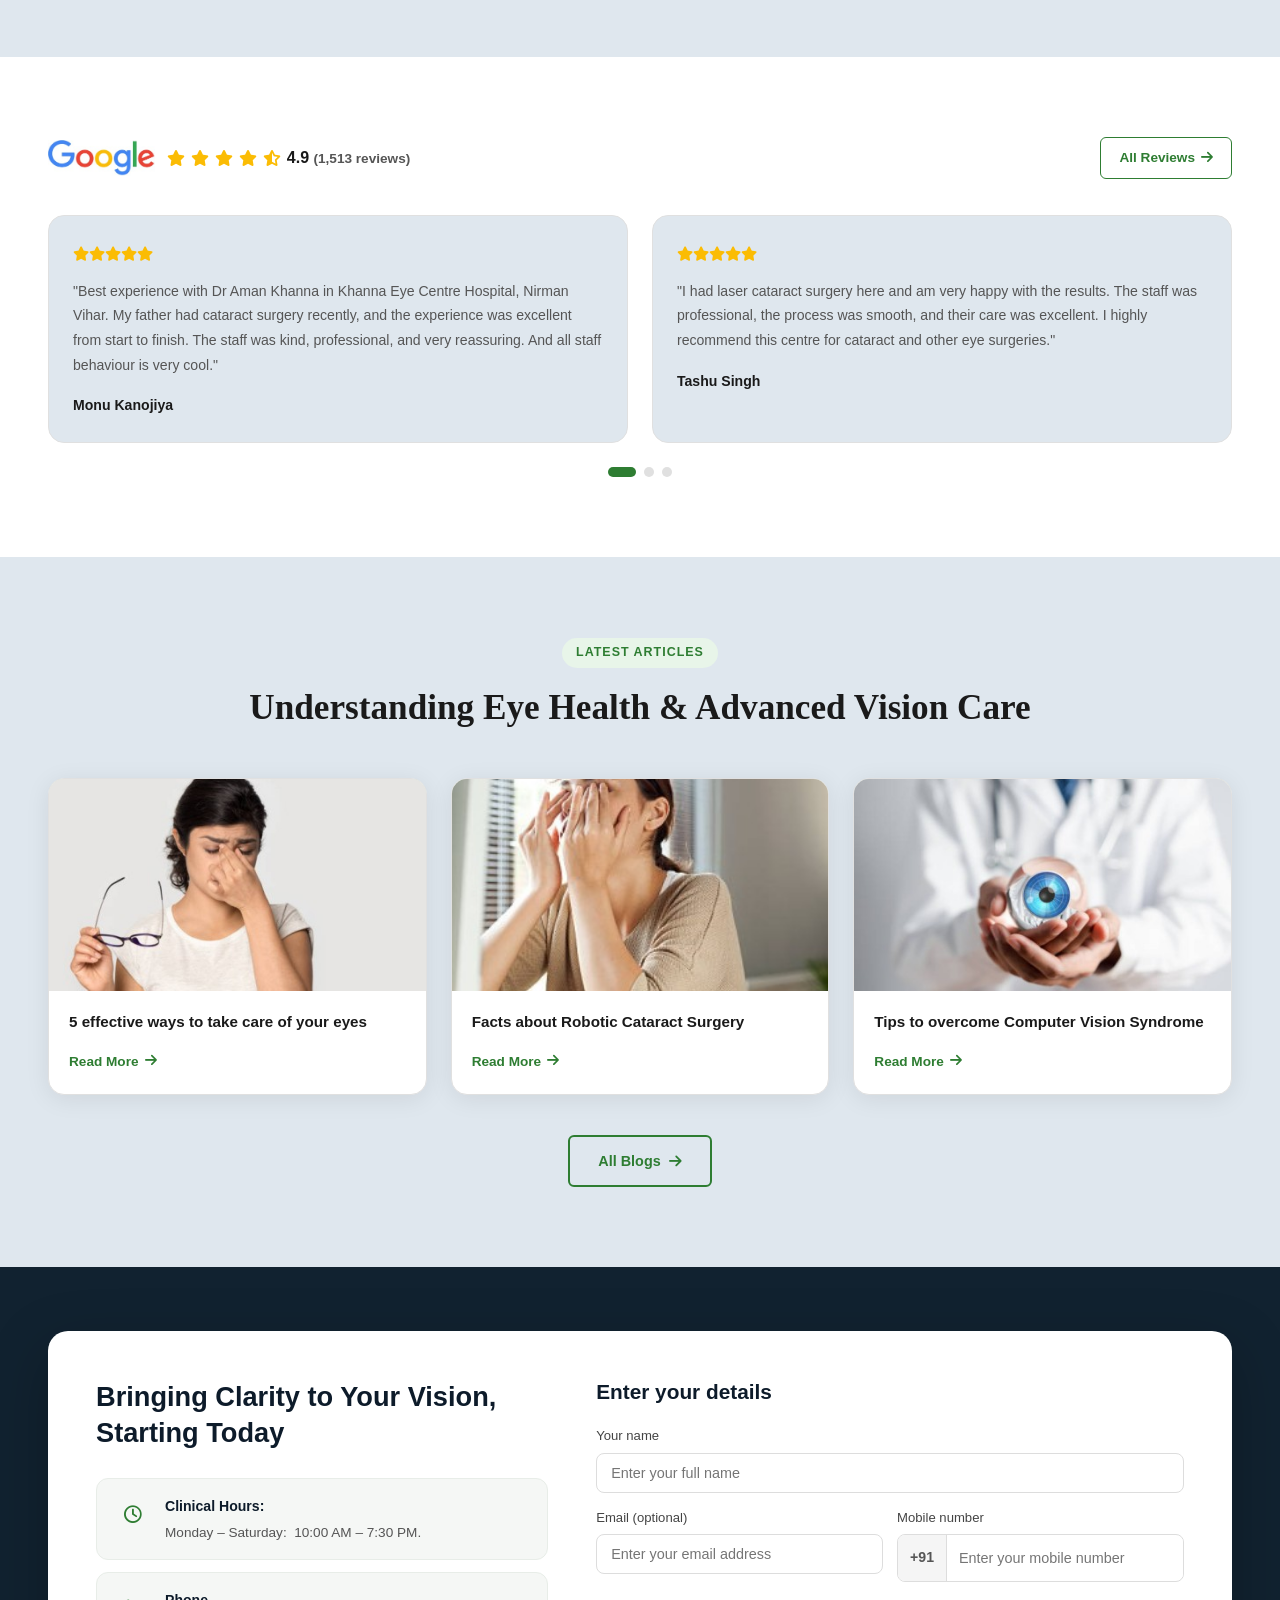
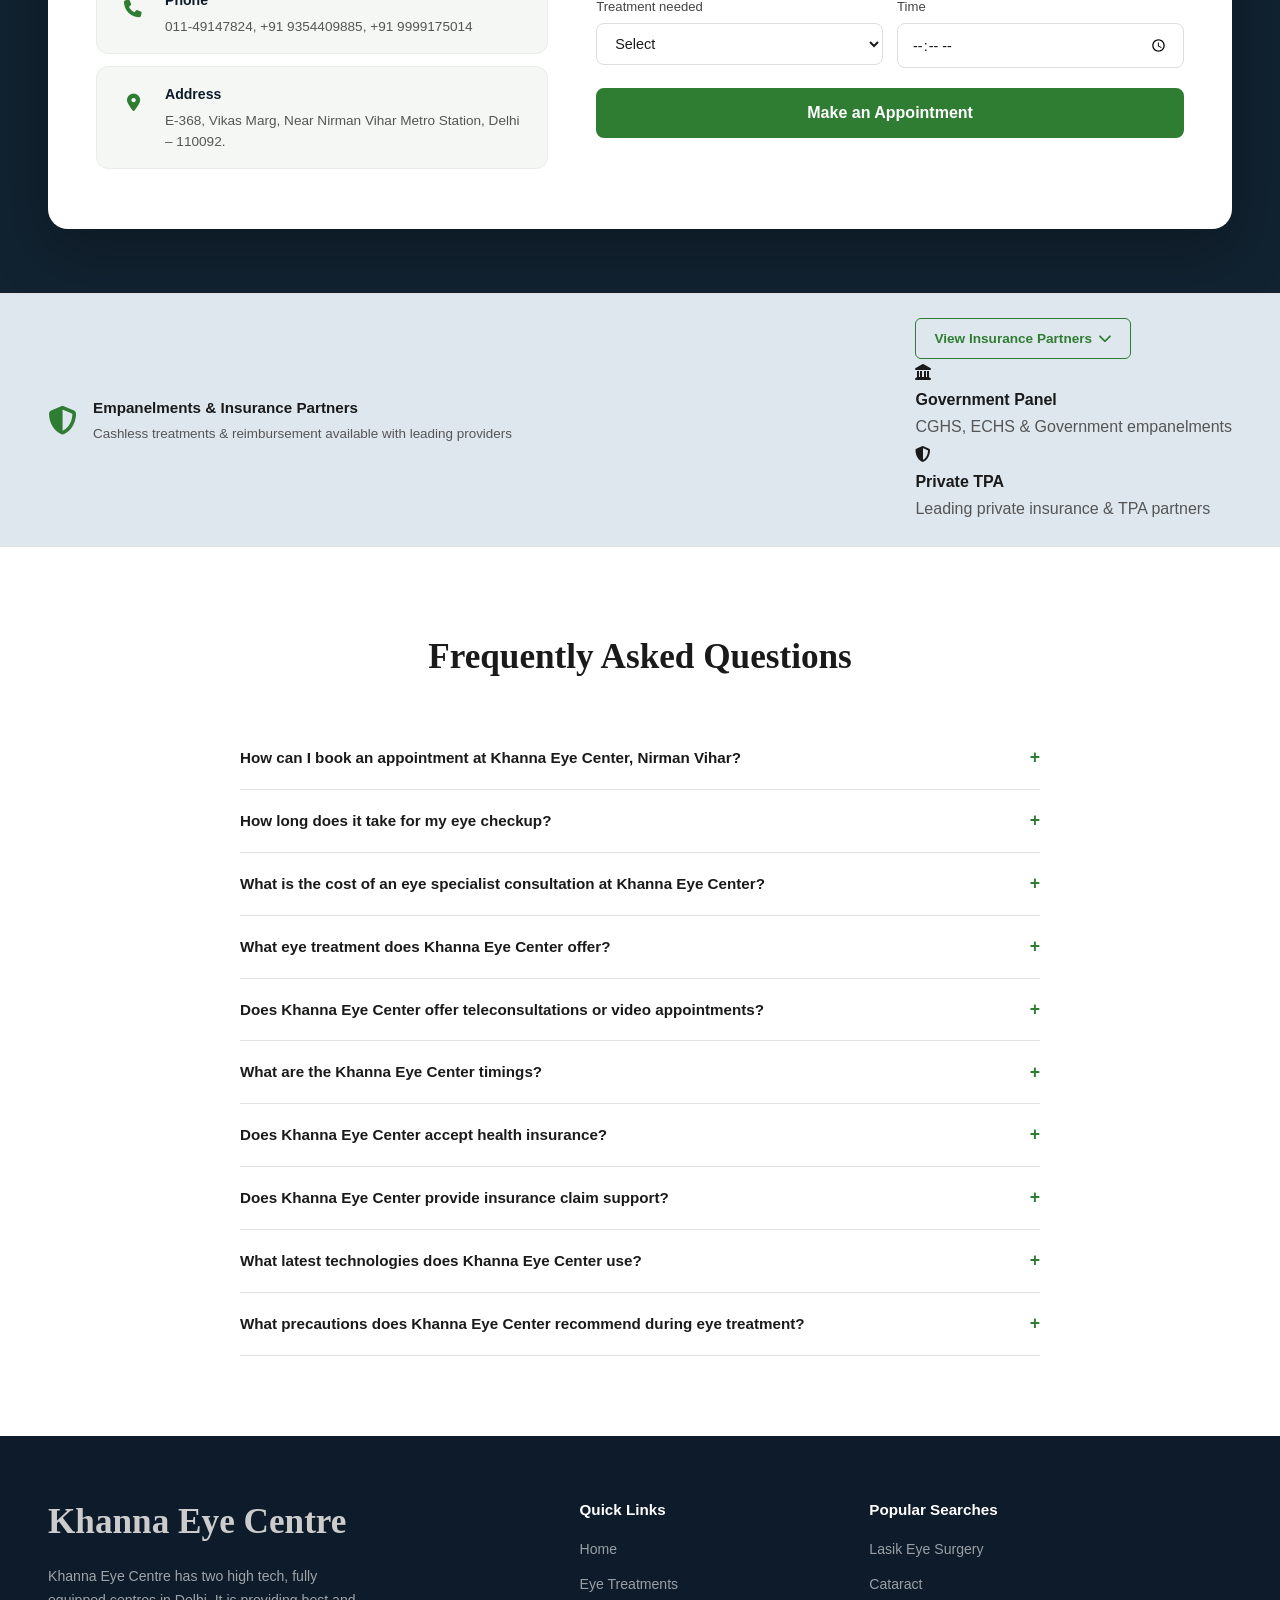
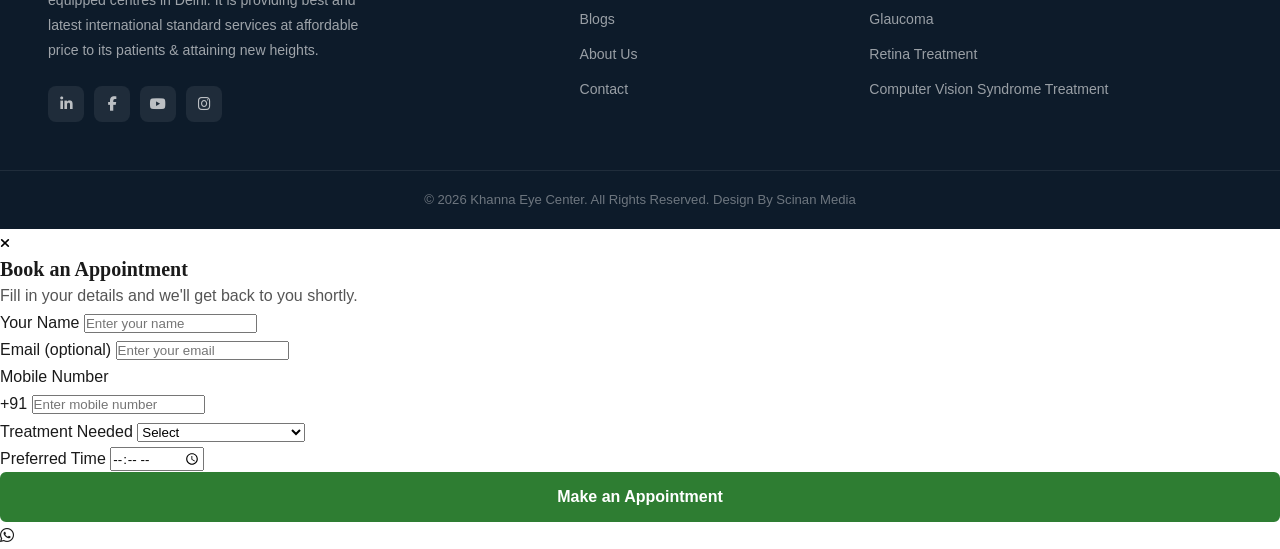
==== commit 80b124ff: "Update index.html" ====
--- a/index.html
+++ b/index.html
@@ -46,7 +46,7 @@
           <li><a href="contact.html">Contact Us</a></li>
         </ul>
       </nav>
-      <a href="contact.html" class="btn btn-primary header-cta">Book Appointment</a>
+      <a href="#" class="btn btn-primary header-cta open-modal">Book Appointment</a>
       <button class="hamburger" id="hamburger" aria-label="Menu">
         <span></span><span></span><span></span>
       </button>
@@ -68,9 +68,10 @@
         <div class="container slide-content">
           <div class="slide-text">
             <span class="slide-tag">Passion for Perfection</span>
-            <h1>Top Eye Hospital<br />in Delhi</h1>
+            <h1>Best Eye Hospital<br />in Delhi</h1>
             <p>Delivering world-class eye care with precision, compassion,<br />and advanced technology.</p>
-            <a href="contact.html" class="btn btn-primary">Book An Appointment</a>
+            <a href="#" class="btn btn-primary open-modal">Book An Appointment</a>
+
             <div class="hero-trust">
               <div class="trust-item">
                 
@@ -100,7 +101,8 @@
             <span class="slide-tag">Your Trusted Partner</span>
             <h1>Your Trusted Eye<br />Hospital In Delhi</h1>
             <p>Expert doctors, advanced technology, and compassionate care,<br />because your vision deserves nothing but the best.</p>
-            <a href="contact.html" class="btn btn-primary">Reach Out To Us</a>
+            <a href="#" class="btn btn-primary open-modal">Reach Out To Us</a>
+
             <div class="hero-trust">
               <div class="trust-item"><strong>Treating Since 1951</strong></div>
               <div class="trust-divider"></div>
@@ -123,7 +125,8 @@
             <span class="slide-tag">75 Years of Excellence</span>
             <h1>Excellence in<br />Eye Care</h1>
             <p>Delivering trusted eye care through expertise, innovation,<br />and compassion since 1950.</p>
-            <a href="contact.html" class="btn btn-primary">Get Eye Care Today</a>
+            <a href="#" class="btn btn-primary open-modal">Get Eye Care Today</a>
+
             <div class="hero-trust">
               <div class="trust-item"><strong>Treating Since 1951</strong></div>
               <div class="trust-divider"></div>
@@ -195,12 +198,12 @@
       </div>
       <div class="stat-divider"></div>
       <div class="stat-item">
-        <h3 class="counter" data-target="150000">150,000</h3><span>+</span>
+        <h3 class="counter" data-target="800000">0</h3><span>+</span>
         <p>Patient Treated</p>
       </div>
       <div class="stat-divider"></div>
       <div class="stat-item">
-        <h3 class="counter" data-target="800000">800,000</h3><span>+</span>
+        <h3 class="counter" data-target="150000">0</h3><span>+</span>
         <p>Successful Surgeries</p>
       </div>
     </div>
@@ -253,100 +256,123 @@
   </section>
 
   <!-- TREATMENTS & SURGERIES -->
-  <section class="treatments-section section">
-    <div class="container">
-      <div class="section-header">
-        <h2>Treatments &amp; Surgeries</h2>
-      </div>
-      <div class="treatments-grid">
-        <div class="treatment-card">
-          <div class="img-container treatment-img">
-            <img src="assets/img/cataract.jpg" alt="Cataract Treatment" class="treatment-badge" />
-          </div>
-          <p>Cataract Surgery</p>
-        </div>
-        <div class="treatment-card">
-          <div class="img-container treatment-img">
-            <img src="assets/img/iol.jpg" alt="ICL Surgery" class="treatment-badge" />
-          </div>
-          <p>IOL</p>
-        </div>
-        <div class="treatment-card">
-          <div class="img-container treatment-img">
-            <img src="assets/img/retina_treatment.jpg" alt="Retina Treatment" class="treatment-badge" />
-          </div>
-          <p>Retina Treatment</p>
-        </div>
-        <div class="treatment-card">
-          <div class="img-container treatment-img">
-            <img src="assets/img/cornea.jpg" alt="Cornea Treatment" class="treatment-badge" />
-          </div>
-          <p>Cornea Services</p>
-        </div>
-        <div class="treatment-card">
-          <div class="img-container treatment-img">
-            <img src="assets/img/dry_eye.jpg" alt="Dry Eye Treatment" class="treatment-badge" />
-          </div>
-          <p>Dry Eye Treatment</p>
-        </div>
-        <div class="treatment-card">
-          <div class="img-container treatment-img">
-            <img src="assets/img/Glaucoma.jpg" alt="Glaucoma Treatment" class="treatment-badge" />
-          </div>
-          <p>Glaucoma</p>
-        </div>
-        <div class="treatment-card">
-          <div class="img-container treatment-img">
-            <img src="assets/img/Diabetic Retinopathy.jpg" alt="Diabetic Retinopathy Treatment" class="treatment-badge" />
-          </div>
-          <p>Diabetic Retinopathy Treatment</p>
-        </div>
-        <div class="treatment-card">
-          <div class="img-container treatment-img">
-            <img src="assets/img/Pediatric Eye Care.jpg" alt="Pediatric Eye Care" class="treatment-badge" />
-          </div>
-          <p>Pediatric Ophthamology & Squnit</p>
-        </div>
-        <div class="treatment-card">
-          <div class="img-container treatment-img">
-            <img src="assets/img/Oculoplasty Services.jpg" alt="Oculoplasty Servces" class="treatment-badge" />
-          </div>
-          <p>Oculoplasty Services</p>
-        </div>
-        <div class="treatment-card">
-          <div class="img-container treatment-img">
-            <img src="assets/img/Uvea Services.jpg" alt="ICL Surgery" class="treatment-badge" />
-          </div>
-          <p>Uvea Services</p>
-        </div>
-        <div class="treatment-card">
-          <div class="img-container treatment-img">
-            <img src="assets/img/Neuro Ophthamology Servies.jpg" alt="Retina Treatment" class="treatment-badge" />
-          </div>
-          <p>Neuro Ophthamology Servies</p>
-        </div>
-        <div class="treatment-card">
-          <div class="img-container treatment-img">
-            <img src="assets/img/Computer Vision Syndrome Treatment.jpg" alt="Cornea Treatment" class="treatment-badge" />
-          </div>
-          <p>Computer Vision Syndrome Treatment</p>
-        </div>
-      </div>
-      <div class="treatments-footer">
-        <a href="tel:01149147824" class="btn btn-green-outline"><i class="fas fa-phone"></i> 011-49147824</a>
-        <a href="treatments.html" class="btn btn-outline">View all Treatments <i class="fas fa-arrow-right"></i></a>
-      </div>
-      
-    </div>
-
-    
-  </section>
+<section class="treatments-section section">
+  <div class="container">
+    <div class="section-header">
+      <h2>Treatments &amp; Surgeries</h2>
+    </div>
+    <div class="treatments-grid">
+
+      <div class="treatment-card">
+        <div class="img-container treatment-img">
+          <img src="assets/img/cataract.jpg" alt="Cataract Surgery" class="treatment-badge" />
+        </div>
+        <p class="treatment-name">Cataract Surgery</p>
+        <p class="treatment-desc">Khanna Eye Centre offers ROBOTIC FEMTO LASER ASSISTED CATARACT SURGERY — the latest advancement featuring the Catalys Precision Laser System for 100% Blade-Free, personalised, precise &amp; pristine cataract surgery.</p>
+      </div>
+
+      <div class="treatment-card">
+        <div class="img-container treatment-img">
+          <img src="assets/img/iol.jpg" alt="IOL Surgery" class="treatment-badge" />
+        </div>
+        <p class="treatment-name">IOL</p>
+        <p class="treatment-desc">Restore clear vision with advanced Intraocular Lens (IOL) surgery. Our eye hospital in Nirman Vihar, Delhi, offers customised lens options to help reduce dependence on glasses and improve visual quality following your cataract treatment.</p>
+      </div>
+
+      <div class="treatment-card">
+        <div class="img-container treatment-img">
+          <img src="assets/img/retina_treatment.jpg" alt="Retina Treatment" class="treatment-badge" />
+        </div>
+        <p class="treatment-name">Retina Treatment</p>
+        <p class="treatment-desc">At Khanna Eye Centre, we are equipped with the latest technology and experienced surgeons to tackle retinal diseases that can affect vision. Early detection and expert care help protect your eyesight and prevent vision loss.</p>
+      </div>
+
+      <div class="treatment-card">
+        <div class="img-container treatment-img">
+          <img src="assets/img/cornea.jpg" alt="Cornea Services" class="treatment-badge" />
+        </div>
+        <p class="treatment-name">Cornea Services</p>
+        <p class="treatment-desc">We provide comprehensive diagnosis and treatment for corneal disorders, infections, injuries, and degenerative conditions. Our advanced cornea care aims to preserve and restore healthy vision.</p>
+      </div>
+
+      <div class="treatment-card">
+        <div class="img-container treatment-img">
+          <img src="assets/img/dry_eye.jpg" alt="Dry Eye Treatment" class="treatment-badge" />
+        </div>
+        <p class="treatment-name">Dry Eye Treatment</p>
+        <p class="treatment-desc">Find lasting relief from dry, irritated eyes with advanced diagnostic and treatment options. We create customized treatment plans to restore eye comfort and maintain healthy vision.</p>
+      </div>
+
+      <div class="treatment-card">
+        <div class="img-container treatment-img">
+          <img src="assets/img/Glaucoma.jpg" alt="Glaucoma" class="treatment-badge" />
+        </div>
+        <p class="treatment-name">Glaucoma</p>
+        <p class="treatment-desc">Glaucoma is a silent eye disease that can cause irreversible vision loss if left untreated. Our eye specialists provide comprehensive glaucoma screening, diagnosis, and management to safeguard your vision.</p>
+      </div>
+
+      <div class="treatment-card">
+        <div class="img-container treatment-img">
+          <img src="assets/img/Diabetic Retinopathy.jpg" alt="Diabetic Retinopathy Treatment" class="treatment-badge" />
+        </div>
+        <p class="treatment-name">Diabetic Retinopathy Treatment</p>
+        <p class="treatment-desc">Diabetes can damage the delicate blood vessels of the retina, leading to vision problems. We offer advanced screening, monitoring, and treatment solutions to manage diabetic retinopathy effectively.</p>
+      </div>
+
+      <div class="treatment-card">
+        <div class="img-container treatment-img">
+          <img src="assets/img/Pediatric Eye Care.jpg" alt="Pediatric Ophthalmology & Squint" class="treatment-badge" />
+        </div>
+        <p class="treatment-name">Pediatric Ophthalmology &amp; Squint</p>
+        <p class="treatment-desc">Children require specialized eye care for healthy visual development. We diagnose and treat squint, lazy eye, refractive errors, and other pediatric eye conditions with a child-friendly approach.</p>
+      </div>
+
+      <div class="treatment-card">
+        <div class="img-container treatment-img">
+          <img src="assets/img/Oculoplasty Services.jpg" alt="Oculoplasty Services" class="treatment-badge" />
+        </div>
+        <p class="treatment-name">Oculoplasty Services</p>
+        <p class="treatment-desc">Our oculoplasty services address functional and cosmetic concerns of the eyelids, tear ducts, and surrounding eye structures. We combine precision and expertise to achieve the best outcomes.</p>
+      </div>
+
+      <div class="treatment-card">
+        <div class="img-container treatment-img">
+          <img src="assets/img/Uvea Services.jpg" alt="Uvea Services" class="treatment-badge" />
+        </div>
+        <p class="treatment-name">Uvea Services</p>
+        <p class="treatment-desc">We provide specialized care for uveitis and other inflammatory eye conditions affecting the uvea. Early diagnosis and targeted treatment help prevent complications and preserve vision.</p>
+      </div>
+
+      <div class="treatment-card">
+        <div class="img-container treatment-img">
+          <img src="assets/img/Neuro Ophthamology Servies.jpg" alt="Neuro Ophthalmology Services" class="treatment-badge" />
+        </div>
+        <p class="treatment-name">Neuro Ophthalmology Services</p>
+        <p class="treatment-desc">Neuro-ophthalmology focuses on vision problems related to the nervous system and brain. Our experts evaluate and manage complex conditions affecting eye movements, optic nerves, and visual pathways.</p>
+      </div>
+
+      <div class="treatment-card">
+        <div class="img-container treatment-img">
+          <img src="assets/img/Computer Vision Syndrome Treatment.jpg" alt="Computer Vision Syndrome Treatment" class="treatment-badge" />
+        </div>
+        <p class="treatment-name">Computer Vision Syndrome Treatment</p>
+        <p class="treatment-desc">Extended screen time can lead to eye strain, dryness, headaches, and blurred vision. Our experts offer personalized solutions and preventive care to relieve symptoms and improve visual comfort.</p>
+      </div>
+
+    </div>
+
+    <div class="treatments-footer">
+      <a href="treatments.html" class="btn btn-outline">View all Treatments <i class="fas fa-arrow-right"></i></a>
+    </div>
+
+  </div>
+</section>
 
   <!-- OUR EXPERT DOCTORS -->
   <section class="doctors-section section">
     <div class="container">
       <div class="section-header">
-        <h2>Our Expert Doctors</h2>
+        <h2>Our Expert Eye Specialist Doctors</h2>
       </div>
       <div class="doctors-grid">
         <div class="doctor-card">
@@ -560,7 +586,7 @@
             <div class="form-row full">
               <div class="form-group">
                 <label>Your name</label>
-                <input type="text" placeholder="" required />
+                <input type="text" placeholder="Enter your full name" required />
               </div>
             </div>
 
@@ -568,13 +594,13 @@
             <div class="form-row">
               <div class="form-group">
                 <label>Email (optional)</label>
-                <input type="email" placeholder="" />
+                <input type="email" placeholder="Enter your email address" />
               </div>
               <div class="form-group">
                 <label>Mobile number</label>
                 <div class="phone-input">
                   <span class="dial-code">+91</span>
-                  <input type="tel" placeholder="" required />
+                  <input type="tel" placeholder="Enter your mobile number" required />
                 </div>
               </div>
             </div>
@@ -623,7 +649,28 @@
           <p>Cashless treatments &amp; reimbursement available with leading providers</p>
         </div>
       </div>
-      <a href="contact.html#insurance" class="btn btn-outline-sm">View Insurance Partners <i class="fas fa-arrow-right"></i></a>
+      <div class="insurance-dropdown-wrap">
+  <a href="contact.html#insurance" class="btn btn-outline-sm insurance-trigger">
+    View Insurance Partners <i class="fas fa-chevron-down"></i>
+  </a>
+  <div class="insurance-dropdown">
+    <a href="contact.html#government-panel" class="insurance-option">
+      <div class="insurance-icon"><i class="fas fa-landmark"></i></div>
+      <div>
+        <strong>Government Panel</strong>
+        <p>CGHS, ECHS & Government empanelments</p>
+      </div>
+    </a>
+    <div class="insurance-divider"></div>
+    <a href="contact.html#private-tpa" class="insurance-option">
+      <div class="insurance-icon"><i class="fas fa-shield-alt"></i></div>
+      <div>
+        <strong>Private TPA</strong>
+        <p>Leading private insurance & TPA partners</p>
+      </div>
+    </a>
+  </div>
+</div>
     </div>
   </section>
 
@@ -759,5 +806,99 @@
       setInterval(function() { goTo(current + 1); }, 5000);
     })();
   </script>
+ <!-- APPOINTMENT MODAL -->
+<div class="modal-overlay" id="modalOverlay" onclick="if(event.target===this){this.classList.remove('open');document.body.style.overflow='';}">    <div class="modal-box">
+     <button class="modal-close" onclick="document.getElementById('modalOverlay').classList.remove('open'); document.body.style.overflow='';" ><i class="fas fa-times"></i></button>
+      <h3>Book an Appointment</h3>
+      <p class="modal-sub">Fill in your details and we'll get back to you shortly.</p>
+      <form class="modal-form" id="modalForm">
+        <div class="modal-form-group">
+          <label>Your Name</label>
+          <input type="text" placeholder="Enter your name" required />
+        </div>
+        <div class="modal-form-row">
+          <div class="modal-form-group">
+            <label>Email (optional)</label>
+            <input type="email" placeholder="Enter your email" />
+          </div>
+          <div class="modal-form-group">
+            <label>Mobile Number</label>
+            <div class="modal-phone">
+              <span>+91</span>
+              <input type="tel" placeholder="Enter mobile number" required />
+            </div>
+          </div>
+        </div>
+        <div class="modal-form-row">
+          <div class="modal-form-group">
+            <label>Treatment Needed</label>
+            <select>
+              <option value="" disabled selected>Select</option>
+              <option>LASIK Surgery</option>
+              <option>ICL Surgery</option>
+              <option>Cataract Surgery</option>
+              <option>Retina Treatment</option>
+              <option>Cornea Services</option>
+              <option>Glaucoma</option>
+              <option>Dry Eye Treatment</option>
+              <option>Diabetic Retinopathy</option>
+              <option>Pediatric Ophthalmology</option>
+              <option>Other</option>
+            </select>
+          </div>
+          <div class="modal-form-group">
+            <label>Preferred Time</label>
+            <input type="time" />
+          </div>
+        </div>
+        <button type="submit" class="btn btn-primary btn-full">Make an Appointment</button>
+      </form>
+    </div>
+  </div>
+
+  <script src="main.js"></script>
+
+  <!-- REVIEWS SLIDER SCRIPT -->
+  <script>
+    (function() {
+      var track  = document.getElementById('reviewsTrack');
+      var dots   = document.querySelectorAll('.reviews-controls .slider-dot-btn');
+      var groups = document.querySelectorAll('#reviewsTrack .review-slide-group');
+      var total  = groups.length;
+      var current = 0;
+
+      function goTo(index) {
+        if (index < 0) index = total - 1;
+        if (index >= total) index = 0;
+        current = index;
+        track.style.transform = 'translateX(-' + (index * (100 / total)) + '%)';
+        dots.forEach(function(d, i) { d.classList.toggle('active', i === index); });
+      }
+
+      dots.forEach(function(dot, i) {
+        dot.addEventListener('click', function() { goTo(i); });
+      });
+
+      setInterval(function() { goTo(current + 1); }, 5000);
+    })();
+  </script>
+
+  <script>
+  document.querySelectorAll('.open-modal').forEach(function(btn) {
+    console.log('Found button:', btn);
+    btn.addEventListener('click', function(e) {
+      e.preventDefault();
+      console.log('Button clicked!');
+      document.getElementById('modalOverlay').classList.add('open');
+      document.body.style.overflow = 'hidden';
+    });
+  });
+</script>
+<!-- WHATSAPP FLOATING BUTTON -->
+<a href="https://wa.me/919354409885" target="_blank" class="whatsapp-float" aria-label="Chat on WhatsApp">
+  <i class="fab fa-whatsapp"></i>
+</a>
+
+</body>
 </body>
 </html>
--- a/style.css
+++ b/style.css
@@ -576,6 +576,11 @@
   box-shadow: var(--shadow);
   transition: all var(--transition);
 }
+.lasik-cards h2 {
+  font-family: 'Inter', sans-serif;
+  font-weight: 800;
+  color: #17344d;
+}
 .lasik-card:hover { box-shadow: var(--shadow-md); transform: translateY(-3px); }
 .lasik-card-content { display: flex; justify-content: space-between; align-items: flex-end; gap: 20px; }
 .lasik-card h3 { font-size: 1.2rem; margin-bottom: 8px; color: var(--text); }
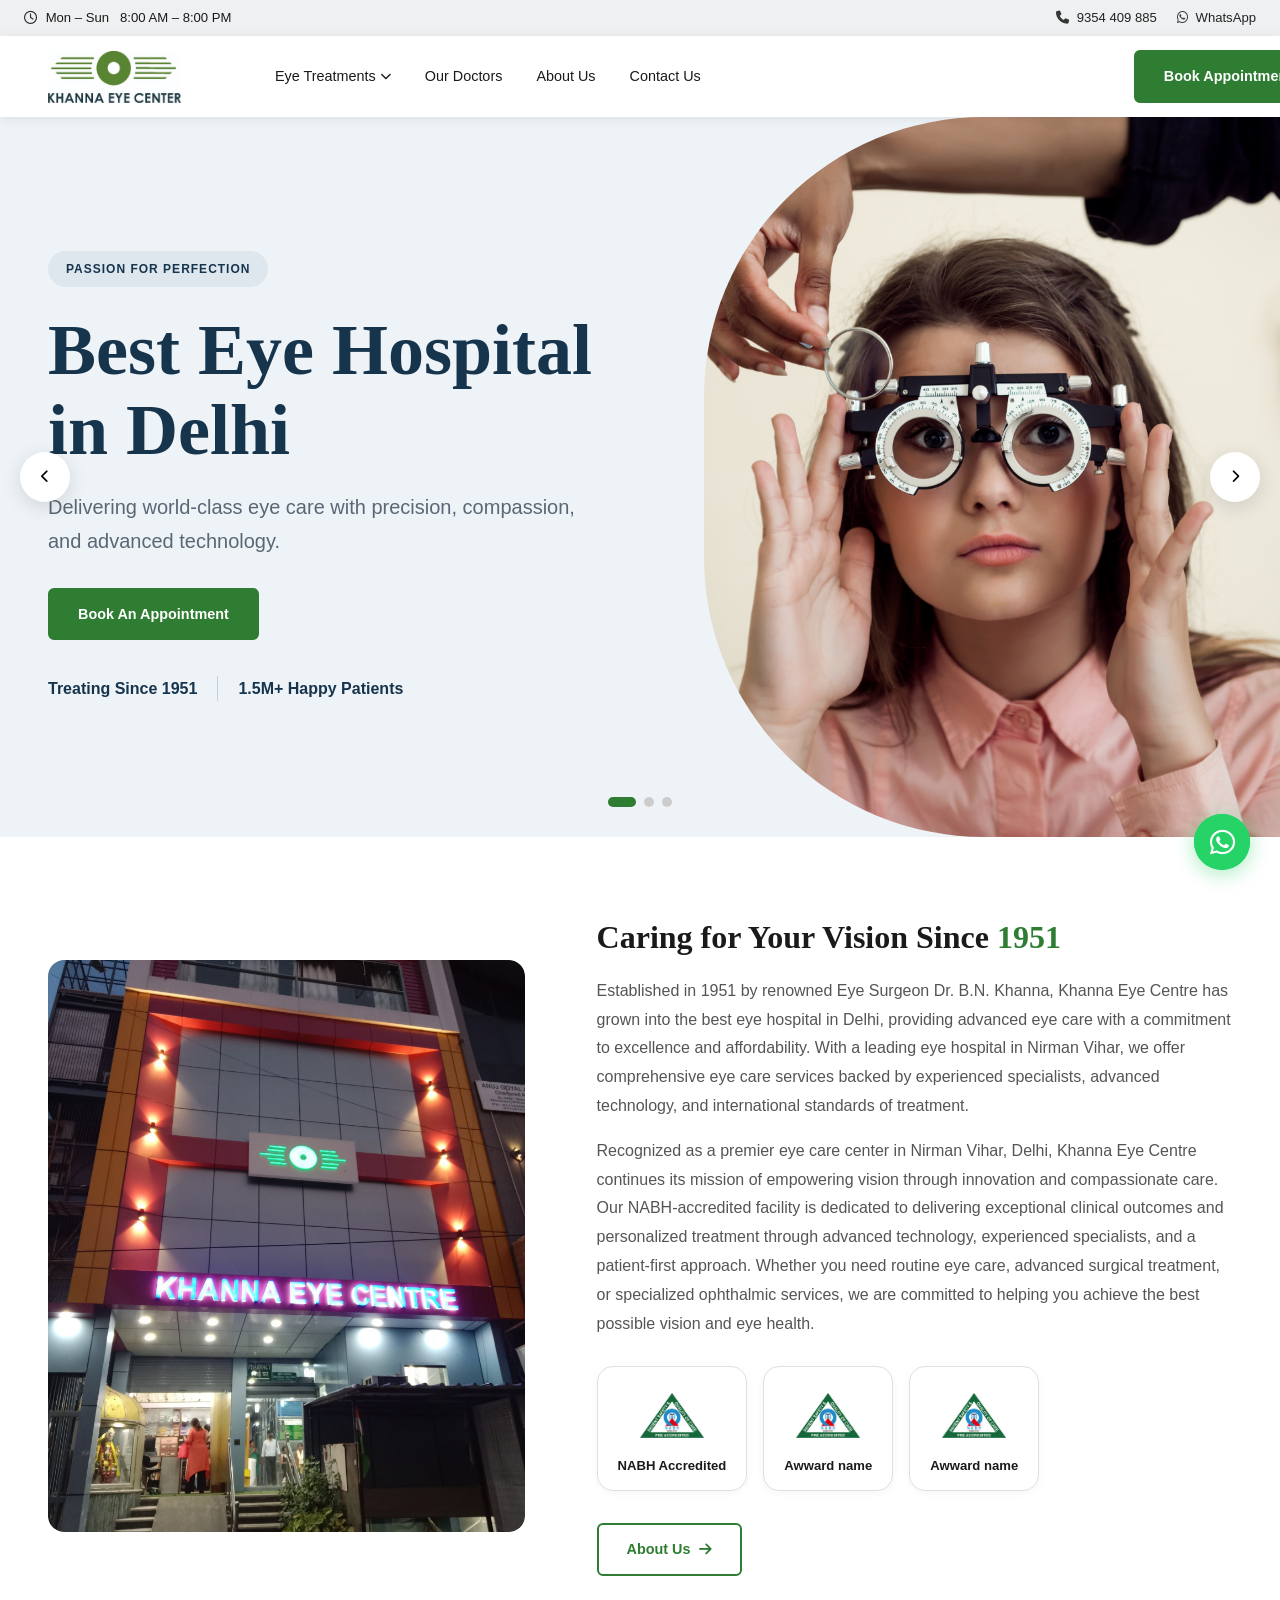
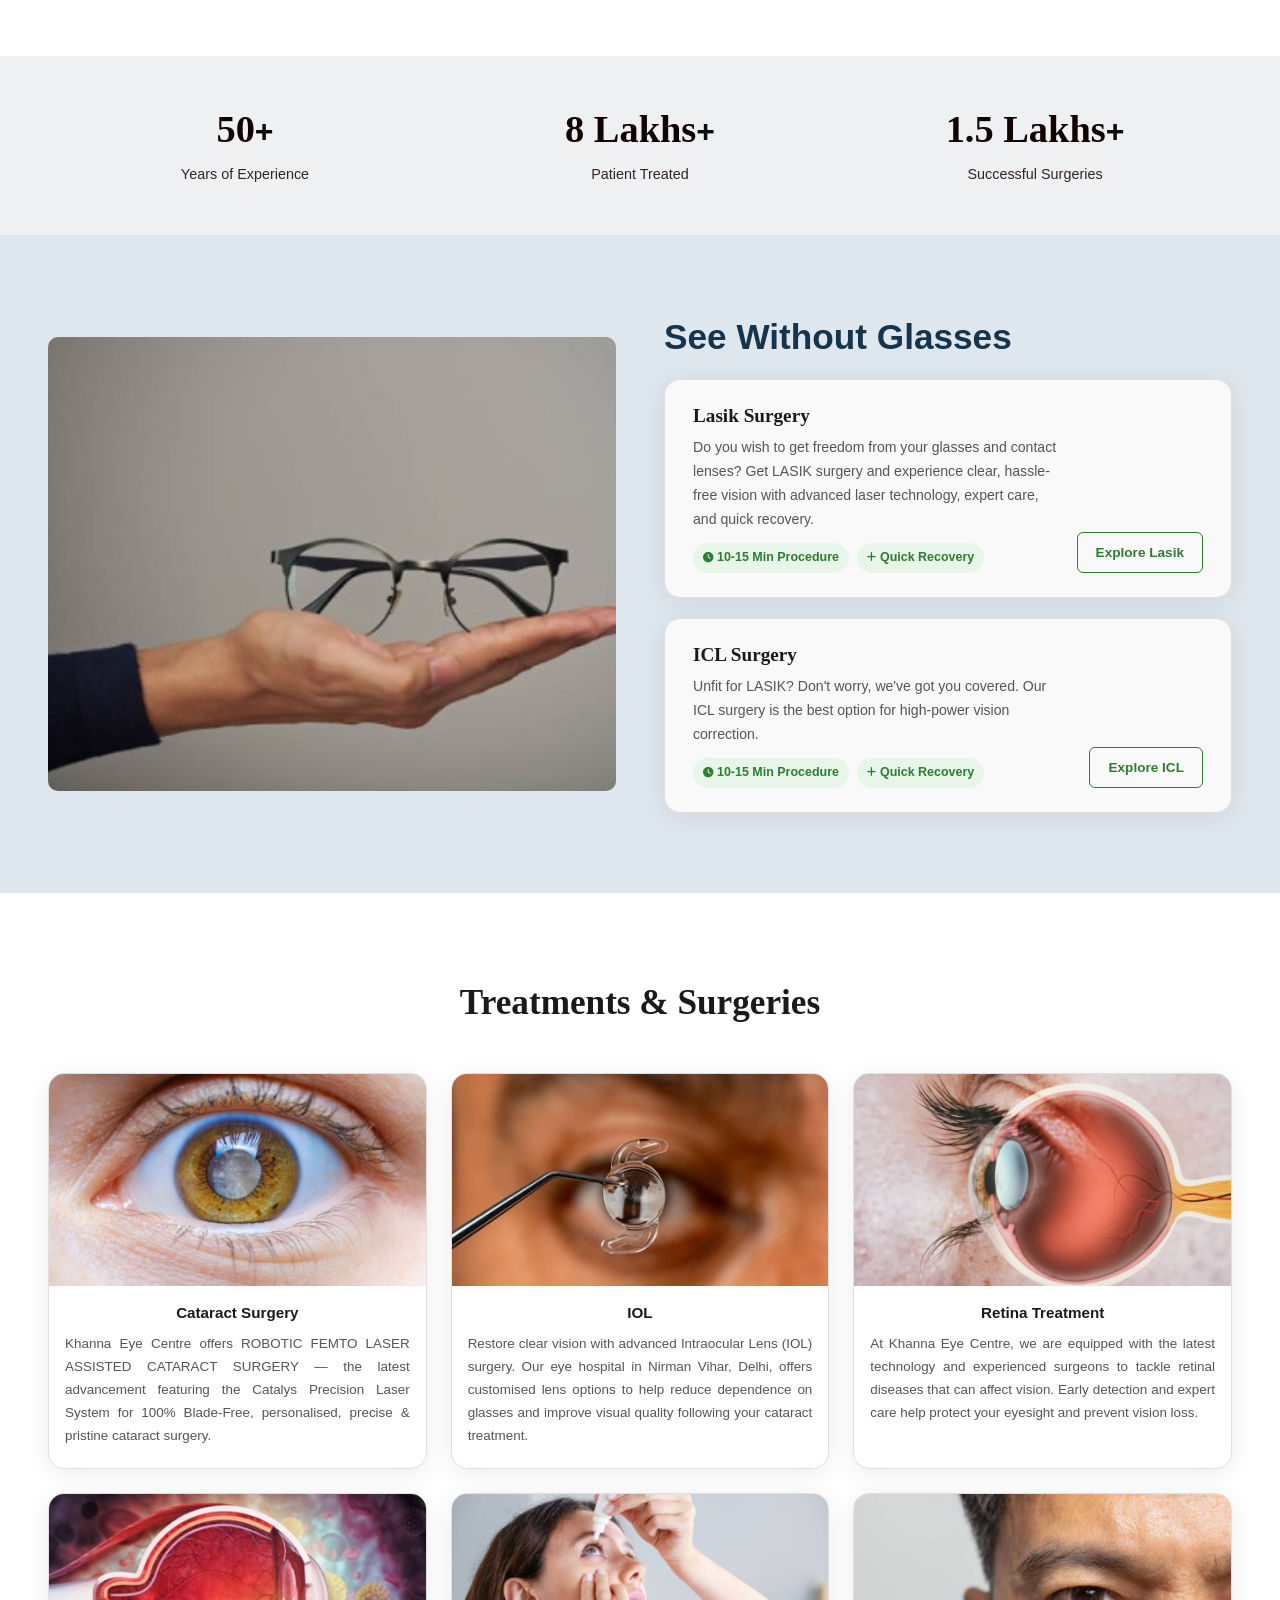
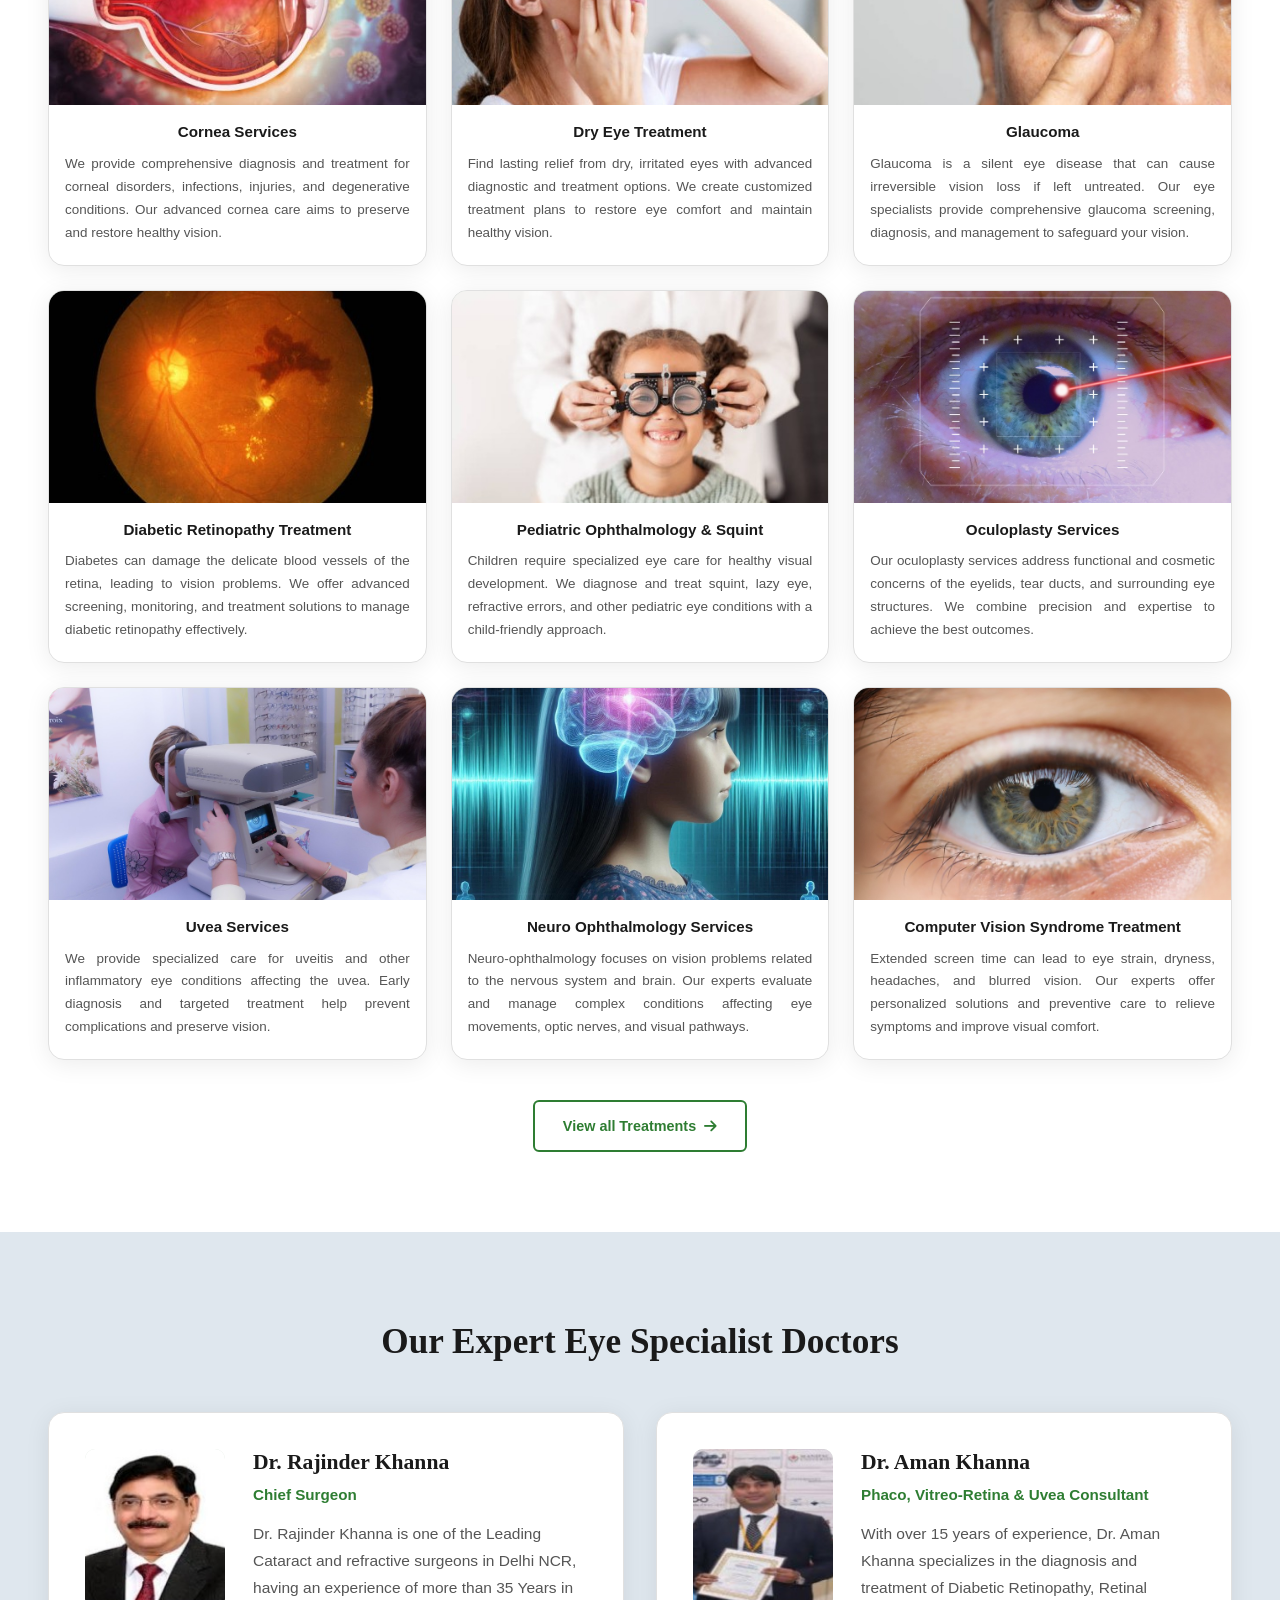
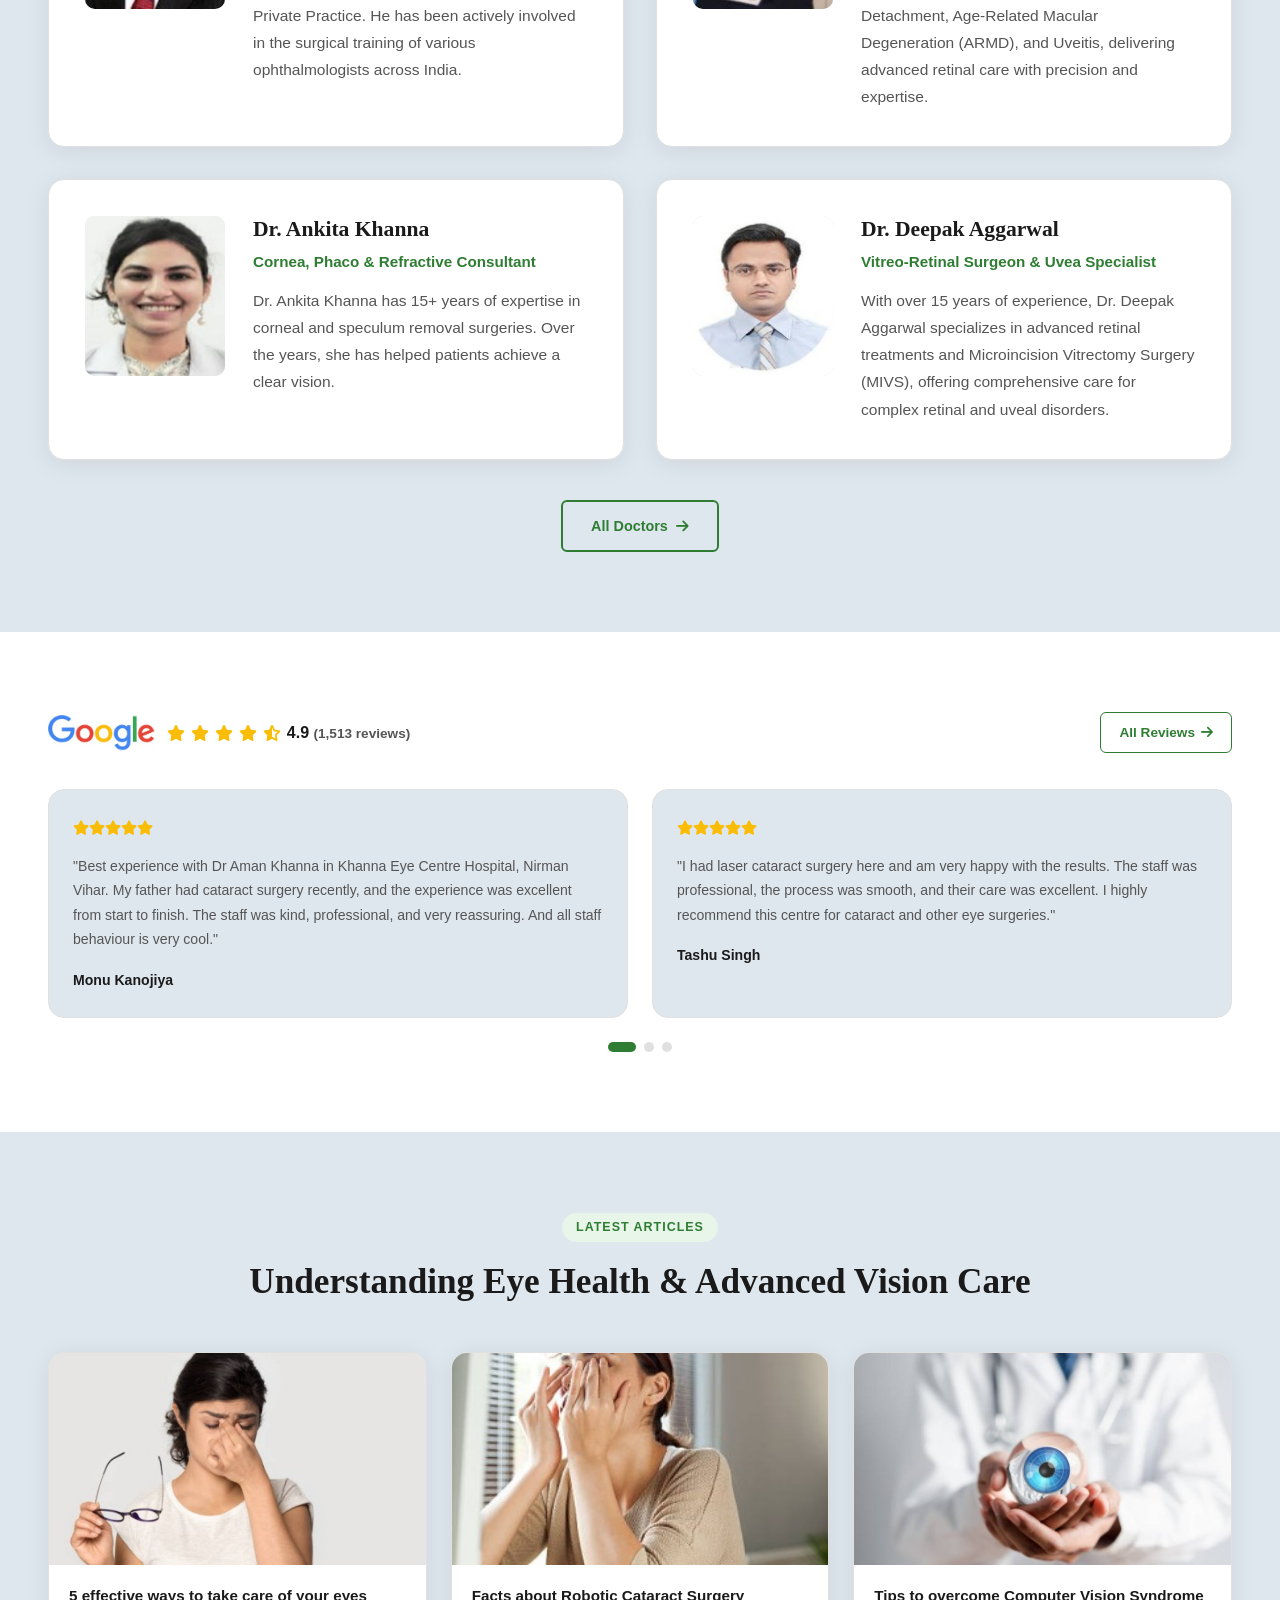
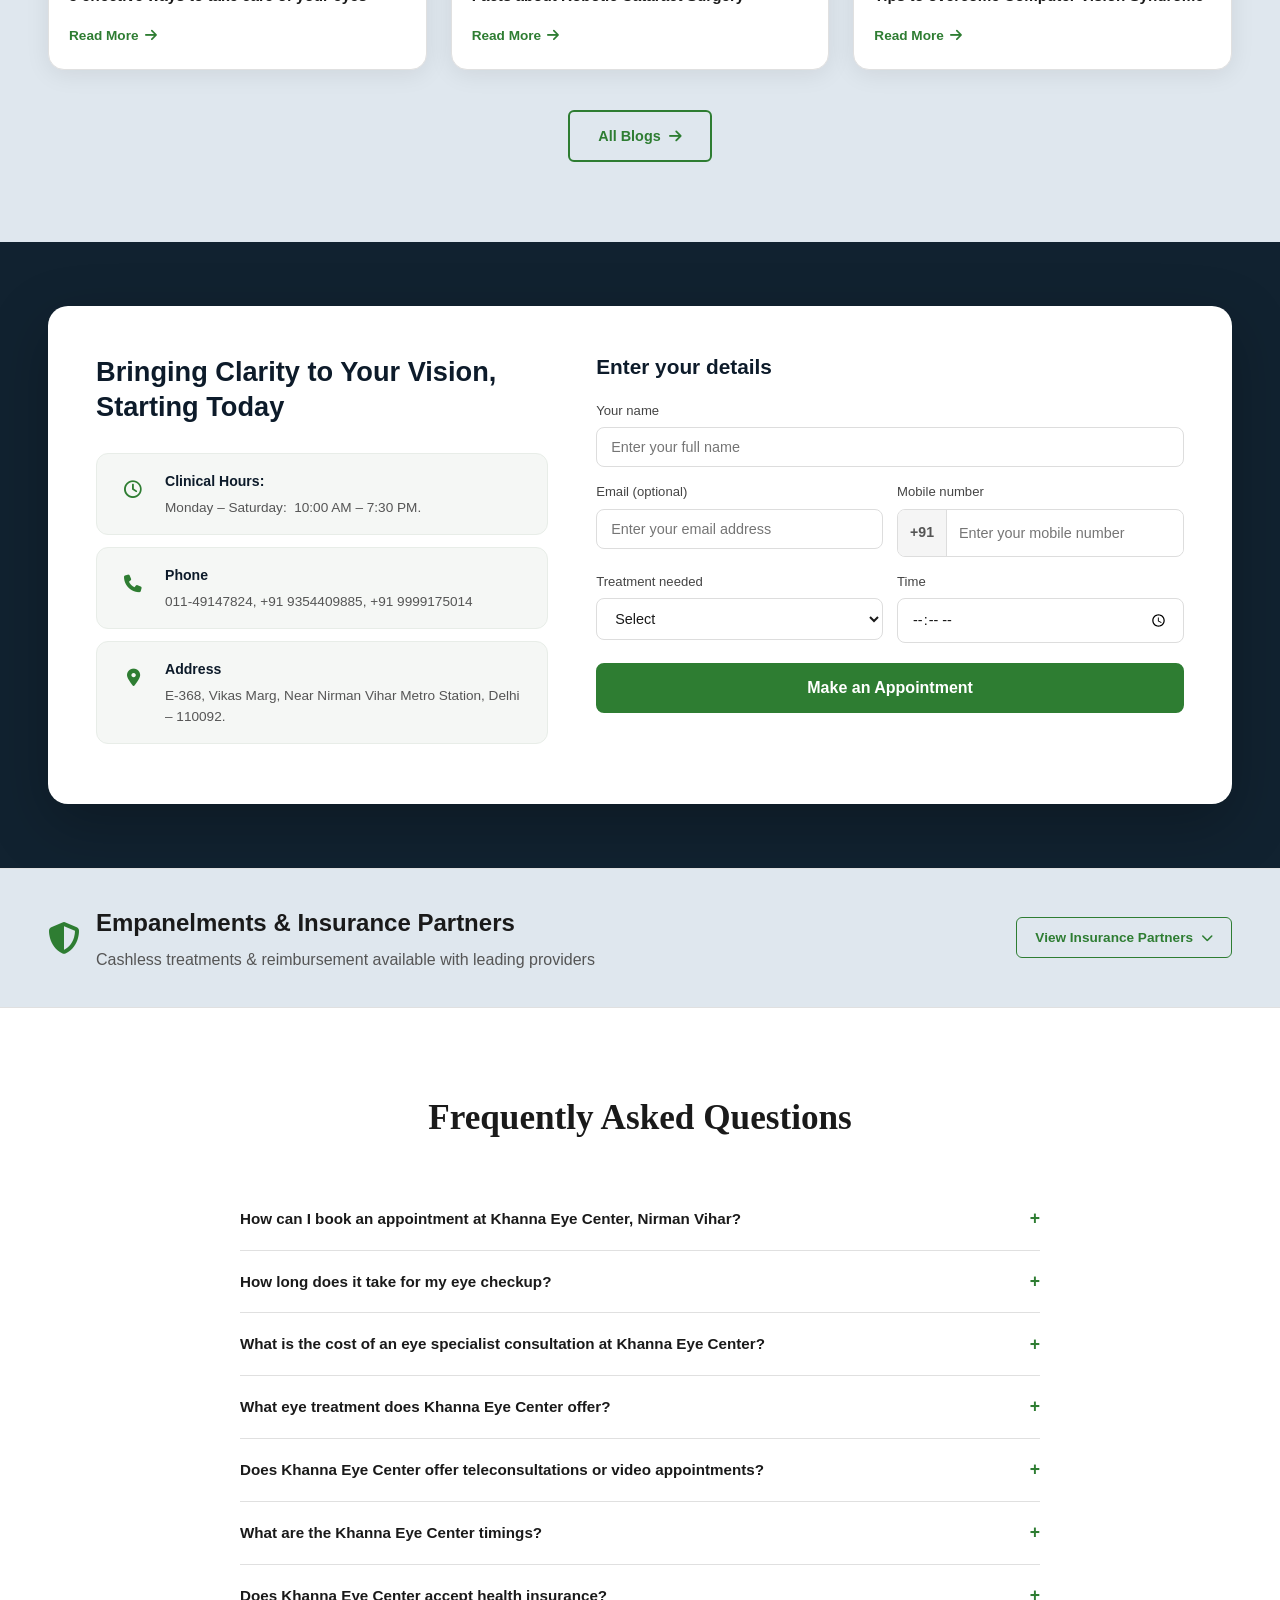
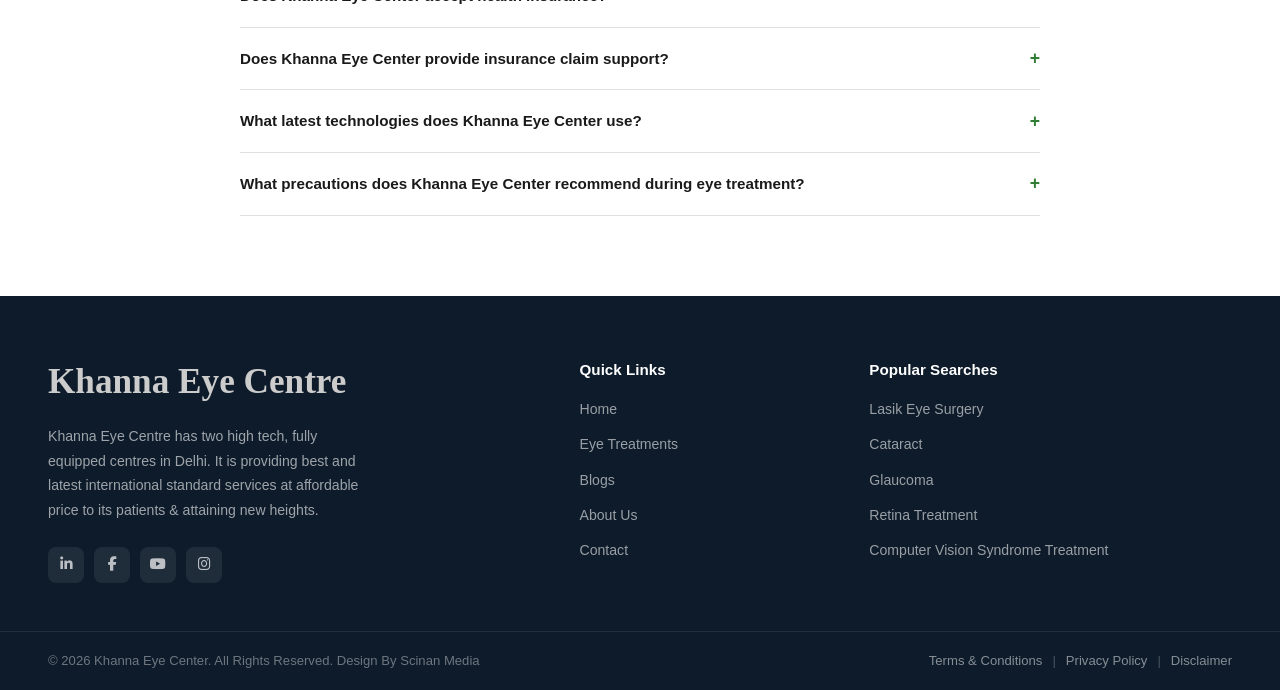
==== commit e2d4def6: "Update footer structure and add links" ====
--- a/index.html
+++ b/index.html
@@ -772,10 +772,17 @@
       </div>
     </div>
     <div class="footer-bottom">
-      <div class="container">
-        <p>© 2026 Khanna Eye Center. All Rights Reserved. Design By Scinan Media</p>
-      </div>
-    </div>
+  <div class="container footer-bottom-inner">
+    <p>© 2026 Khanna Eye Center. All Rights Reserved. Design By Scinan Media</p>
+    <div class="footer-bottom-links">
+      <a href="terms-and-conditions.html">Terms &amp; Conditions</a>
+      <span>|</span>
+      <a href="privacy-policy.html">Privacy Policy</a>
+      <span>|</span>
+      <a href="disclaimer.html">Disclaimer</a>
+    </div>
+  </div>
+</div>
   </footer>
 
   <script src="main.js"></script>
--- a/style.css
+++ b/style.css
@@ -598,6 +598,131 @@
   border-radius: 20px;
 }
 .tag i { font-size: 0.65rem; }
+/* =============================================
+   APPOINTMENT MODAL
+   ============================================= */
+.modal-overlay {
+  position: fixed;
+  inset: 0;
+  background: rgba(0, 0, 0, 0.55);
+  z-index: 9999;
+  display: flex;
+  align-items: center;
+  justify-content: center;
+  opacity: 0;
+  visibility: hidden;
+  transition: all 0.3s ease;
+  padding: 20px;
+}
+.modal-overlay.open {
+  opacity: 1;
+  visibility: visible;
+}
+.modal-box {
+  background: #fff;
+  border-radius: 20px;
+  padding: 40px;
+  width: 100%;
+  max-width: 580px;
+  position: relative;
+  box-shadow: 0 24px 64px rgba(0,0,0,0.2);
+  transform: translateY(20px);
+  transition: transform 0.3s ease;
+  max-height: 90vh;
+  overflow-y: auto;
+}
+.modal-overlay.open .modal-box {
+  transform: translateY(0);
+}
+.modal-close {
+  position: absolute;
+  top: 16px;
+  right: 16px;
+  width: 36px;
+  height: 36px;
+  border-radius: 50%;
+  background: #f5f5f5;
+  display: flex;
+  align-items: center;
+  justify-content: center;
+  font-size: 1rem;
+  color: var(--text);
+  cursor: pointer;
+  transition: all var(--transition);
+}
+.modal-close:hover { background: var(--green); color: #fff; }
+.modal-box h3 {
+  font-size: 1.5rem;
+  color: #0d1b2a;
+  margin-bottom: 6px;
+  font-family: var(--font-display);
+}
+.modal-sub {
+  font-size: 0.88rem;
+  color: var(--text-muted);
+  margin-bottom: 24px;
+}
+.modal-form-group {
+  display: flex;
+  flex-direction: column;
+  gap: 5px;
+  margin-bottom: 14px;
+}
+.modal-form-group label {
+  font-size: 0.82rem;
+  font-weight: 500;
+  color: #444;
+}
+.modal-form-group input,
+.modal-form-group select {
+  padding: 11px 14px;
+  border: 1.5px solid #ddd;
+  border-radius: 8px;
+  font-size: 0.9rem;
+  color: var(--text);
+  outline: none;
+  transition: border-color var(--transition);
+  background: #fff;
+  font-family: inherit;
+}
+.modal-form-group input:focus,
+.modal-form-group select:focus { border-color: var(--green); }
+.modal-form-row {
+  display: grid;
+  grid-template-columns: 1fr 1fr;
+  gap: 14px;
+}
+.modal-phone {
+  display: flex;
+  align-items: center;
+  border: 1.5px solid #ddd;
+  border-radius: 8px;
+  overflow: hidden;
+  transition: border-color var(--transition);
+  background: #fff;
+}
+.modal-phone:focus-within { border-color: var(--green); }
+.modal-phone span {
+  padding: 11px 12px;
+  background: #f5f5f5;
+  font-size: 0.88rem;
+  font-weight: 600;
+  color: #555;
+  border-right: 1px solid #ddd;
+  white-space: nowrap;
+}
+.modal-phone input {
+  border: none;
+  border-radius: 0;
+  flex: 1;
+  padding: 11px 12px;
+}
+.modal-phone input:focus { border: none; outline: none; }
+
+@media (max-width: 480px) {
+  .modal-box { padding: 24px 16px; }
+  .modal-form-row { grid-template-columns: 1fr; }
+}
 
 /* =============================================
    TREATMENTS & SURGERIES
@@ -605,21 +730,28 @@
 .treatments-section { background: #fff; }
 .treatments-grid {
   display: grid;
-  grid-template-columns: repeat(4, 1fr);
-  gap: 20px;
+  grid-template-columns: repeat(3, 1fr);
+  gap: 24px;
 }
 .treatment-card {
-  text-align: center;
+  display: flex;
+  flex-direction: column;
   cursor: pointer;
   transition: transform var(--transition);
-}
-.treatment-card:hover { transform: translateY(-4px); }
-/* CHANGE 1: Fit images in container */
+  border: 1px solid var(--border);
+  border-radius: var(--radius-lg);
+  padding: 0 0 20px 0;
+  overflow: hidden;
+  background: #fff;
+  box-shadow: var(--shadow);
+}
+.treatment-card:hover { transform: translateY(-4px); box-shadow: var(--shadow-md); }
 .treatment-img {
   width: 100%;
-  aspect-ratio: 1 / 0.75;
-  border-radius: var(--radius);
-  margin-bottom: 10px;
+  aspect-ratio: 16 / 9;
+  border-radius: 0;
+  margin-bottom: 14px;
+  flex-shrink: 0;
 }
 .treatment-img img {
   width: 100%;
@@ -627,17 +759,28 @@
   object-fit: cover;
   display: block;
 }
-.treatment-card p {
-  font-weight: 600;
-  font-size: 0.88rem;
+.treatment-name {
+  font-weight: 700;
+  font-size: 0.95rem;
   color: var(--text);
+  padding: 0 16px;
+  margin-bottom: 8px;
+  text-align: center;
+
+}
+.treatment-desc {
+  font-size: 0.84rem;
+  color: var(--text-muted);
+  line-height: 1.7;
+  padding: 0 16px;
+  text-align: justify;
+  font-weight: 400;
 }
 .treatments-footer {
   display: flex;
   justify-content: center;
   align-items: center;
-  gap: 16px;
-  margin-top: 36px;
+  margin-top: 40px;
 }
 
 /* =============================================
@@ -647,25 +790,24 @@
 .doctors-grid {
   display: grid;
   grid-template-columns: 1fr 1fr;
-  gap: 24px;
+  gap: 32px;
 }
 .doctor-card {
   background: #fff;
   border-radius: var(--radius-lg);
   border: 1px solid var(--border);
-  padding: 24px;
-  display: flex;
-  gap: 20px;
+  padding: 36px;
+  display: flex;
+  gap: 28px;
   align-items: flex-start;
   transition: all var(--transition);
   box-shadow: var(--shadow);
 }
 .doctor-card:hover { box-shadow: var(--shadow-md); transform: translateY(-3px); }
 .doctor-img-wrap { flex-shrink: 0; }
-/* CHANGE 1: Fit doctor images */
 .doctor-img {
-  width: 100px;
-  height: 110px;
+  width: 140px;
+  height: 160px;
   border-radius: var(--radius);
 }
 .doctor-img img {
@@ -674,10 +816,39 @@
   object-fit: cover;
   display: block;
 }
-.doctor-info h3 { font-size: 1.05rem; margin-bottom: 4px; }
-.doctor-title { font-size: 0.8rem; color: var(--green); font-weight: 600; display: block; margin-bottom: 8px; }
-.doctor-info p { font-size: 0.85rem; line-height: 1.65; }
-
+.doctor-info h3 {
+  font-size: 1.35rem;
+  margin-bottom: 6px;
+  color: var(--text);
+}
+.doctor-title {
+  font-size: 0.95rem;
+  color: var(--green);
+  font-weight: 600;
+  display: block;
+  margin-bottom: 12px;
+}
+.doctor-info p {
+  font-size: 0.97rem;
+  line-height: 1.75;
+  color: var(--text-muted);
+}
+
+/* Responsive */
+@media (max-width: 1024px) {
+  .doctors-grid { grid-template-columns: 1fr; gap: 24px; }
+}
+@media (max-width: 768px) {
+  .doctor-card { padding: 24px; gap: 18px; }
+  .doctor-img { width: 110px; height: 125px; }
+  .doctor-info h3 { font-size: 1.15rem; }
+  .doctor-title { font-size: 0.88rem; }
+  .doctor-info p { font-size: 0.9rem; }
+}
+@media (max-width: 480px) {
+  .doctor-card { flex-direction: column; align-items: center; text-align: center; }
+  .doctor-img { width: 120px; height: 135px; }
+}
 /* =============================================
    REVIEWS
    ============================================= */
@@ -939,7 +1110,7 @@
    ============================================= */
 .empanelments-bar {
   background: var(--bg-light);
-  padding: 24px 0;
+  padding: 34px 0;
   border-top: 1px solid var(--border);
   border-bottom: 1px solid var(--border);
 }
@@ -950,9 +1121,9 @@
   gap: 20px;
 }
 .empanel-left { display: flex; align-items: center; gap: 16px; }
-.empanel-left i { font-size: 1.8rem; color: var(--green); }
-.empanel-left strong { display: block; font-size: 0.95rem; color: var(--text); margin-bottom: 2px; }
-.empanel-left p { font-size: 0.84rem; margin: 0; }
+.empanel-left i { font-size: 2rem; color: var(--green); }
+.empanel-left strong { display: block; font-size: 1.5rem; color: var(--text); margin-bottom: 2px; }
+.empanel-left p { font-size: 1rem; margin: 0; }
 
 /* =============================================
    FAQ — uses native <details>/<summary>, zero JS
@@ -1208,3 +1379,224 @@
   /* Footer */
   .footer-grid { gap: 20px; }
 }
+/* =============================================
+   WHATSAPP FLOATING BUTTON
+   ============================================= */
+.whatsapp-float {
+  position: fixed;
+  bottom: 30px;
+  right: 30px;
+  width: 56px;
+  height: 56px;
+  background: #25d366;
+  color: #fff;
+  border-radius: 50%;
+  display: flex;
+  align-items: center;
+  justify-content: center;
+  font-size: 1.8rem;
+  box-shadow: 0 4px 20px rgba(37, 211, 102, 0.4);
+  z-index: 9998;
+  transition: all 0.3s ease;
+}
+.whatsapp-float:hover {
+  background: #1ebe5d;
+  transform: scale(1.1);
+  box-shadow: 0 6px 28px rgba(37, 211, 102, 0.5);
+}
+
+/* Pulse animation */
+.whatsapp-float::before {
+  content: '';
+  position: absolute;
+  width: 100%;
+  height: 100%;
+  border-radius: 50%;
+  background: #25d366;
+  z-index: -1;
+  animation: whatsapp-pulse 2s ease-out infinite;
+}
+@keyframes whatsapp-pulse {
+  0%   { transform: scale(1); opacity: 0.7; }
+  100% { transform: scale(1.6); opacity: 0; }
+}
+
+@media (max-width: 768px) {
+  .whatsapp-float {
+    bottom: 20px;
+    right: 16px;
+    width: 48px;
+    height: 48px;
+    font-size: 1.5rem;
+  }
+}
+
+/* =============================================
+   INSURANCE DROPDOWN
+   ============================================= */
+.insurance-dropdown-wrap {
+  position: relative;
+  display: inline-block;
+}
+
+.insurance-trigger {
+  display: inline-flex;
+  align-items: center;
+  gap: 8px;
+  transition: all var(--transition);
+}
+
+.insurance-trigger i {
+  font-size: 0.75rem;
+  transition: transform var(--transition);
+}
+
+.insurance-dropdown-wrap:hover .insurance-trigger {
+  background: var(--green);
+  color: #fff;
+}
+
+.insurance-dropdown-wrap:hover .insurance-trigger i {
+  transform: rotate(180deg);
+}
+
+.insurance-dropdown {
+  position: absolute;
+  top: calc(100% + 10px);
+  right: 0;
+  background: #fff;
+  border-radius: var(--radius-lg);
+  box-shadow: 0 12px 40px rgba(0,0,0,0.15);
+  border: 1px solid var(--border);
+  min-width: 280px;
+  padding: 8px;
+  opacity: 0;
+  visibility: hidden;
+  transform: translateY(8px);
+  transition: all 0.3s ease;
+  z-index: 500;
+}
+
+.insurance-dropdown-wrap:hover .insurance-dropdown {
+  opacity: 1;
+  visibility: visible;
+  transform: translateY(0);
+}
+
+.insurance-option {
+  display: flex;
+  align-items: center;
+  gap: 14px;
+  padding: 14px 16px;
+  border-radius: var(--radius);
+  transition: all var(--transition);
+  color: var(--text);
+}
+
+.insurance-option:hover {
+  background: var(--green-light);
+}
+
+.insurance-option:hover strong {
+  color: var(--green);
+}
+
+.insurance-icon {
+  width: 40px;
+  height: 40px;
+  background: var(--green-light);
+  border-radius: 10px;
+  display: flex;
+  align-items: center;
+  justify-content: center;
+  color: var(--green);
+  font-size: 1rem;
+  flex-shrink: 0;
+  transition: all var(--transition);
+}
+
+.insurance-option:hover .insurance-icon {
+  background: var(--green);
+  color: #fff;
+}
+
+.insurance-option strong {
+  display: block;
+  font-size: 0.9rem;
+  font-weight: 700;
+  color: var(--text);
+  margin-bottom: 2px;
+  transition: color var(--transition);
+}
+
+.insurance-option p {
+  font-size: 0.78rem;
+  color: var(--text-muted);
+  margin: 0;
+  line-height: 1.4;
+}
+
+.insurance-divider {
+  height: 1px;
+  background: var(--border);
+  margin: 4px 8px;
+}
+
+/* Highlight entire empanelments bar on dropdown hover */
+.empanelments-bar {
+  transition: background var(--transition), border-color var(--transition);
+}
+
+.insurance-dropdown-wrap:hover ~ .empanel-left,
+.empanelments-inner:has(.insurance-dropdown-wrap:hover) {
+  background: transparent;
+}
+
+.empanelments-bar:has(.insurance-dropdown-wrap:hover) {
+  background: var(--green-light);
+  border-color: var(--green);
+}
+
+.empanelments-bar:has(.insurance-dropdown-wrap:hover) .empanel-left i {
+  color: var(--green-dark);
+}
+
+.empanelments-bar:has(.insurance-dropdown-wrap:hover) .empanel-left strong {
+  color: var(--green-dark);
+}
+.footer-bottom-inner {
+  display: flex;
+  justify-content: space-between;
+  align-items: center;
+  flex-wrap: wrap;
+  gap: 12px;
+}
+
+.footer-bottom-links {
+  display: flex;
+  align-items: center;
+  gap: 10px;
+}
+
+.footer-bottom-links a {
+  color: rgba(255,255,255,0.5);
+  font-size: 0.82rem;
+  transition: color 0.3s ease;
+}
+
+.footer-bottom-links a:hover {
+  color: #fff;
+}
+
+.footer-bottom-links span {
+  color: rgba(255,255,255,0.25);
+  font-size: 0.82rem;
+}
+
+@media (max-width: 768px) {
+  .footer-bottom-inner {
+    flex-direction: column;
+    text-align: center;
+    gap: 8px;
+  }
+}
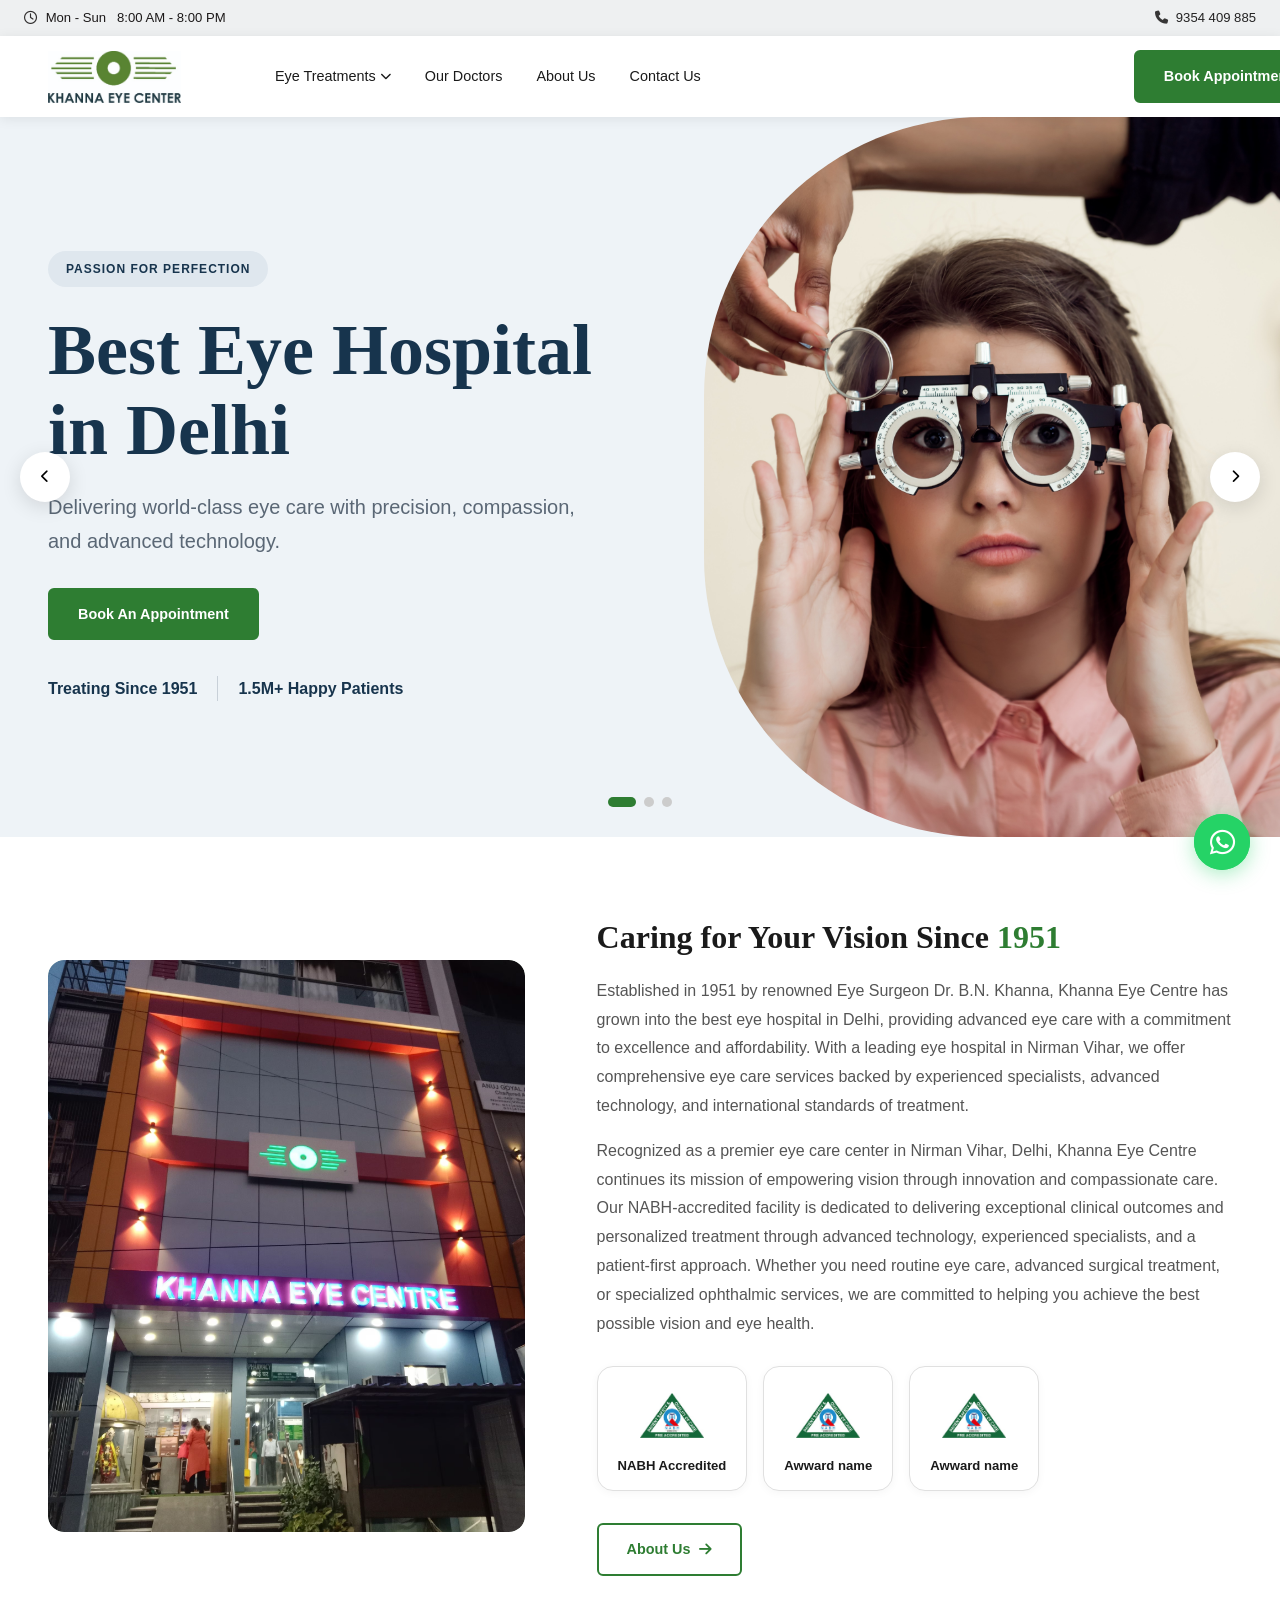
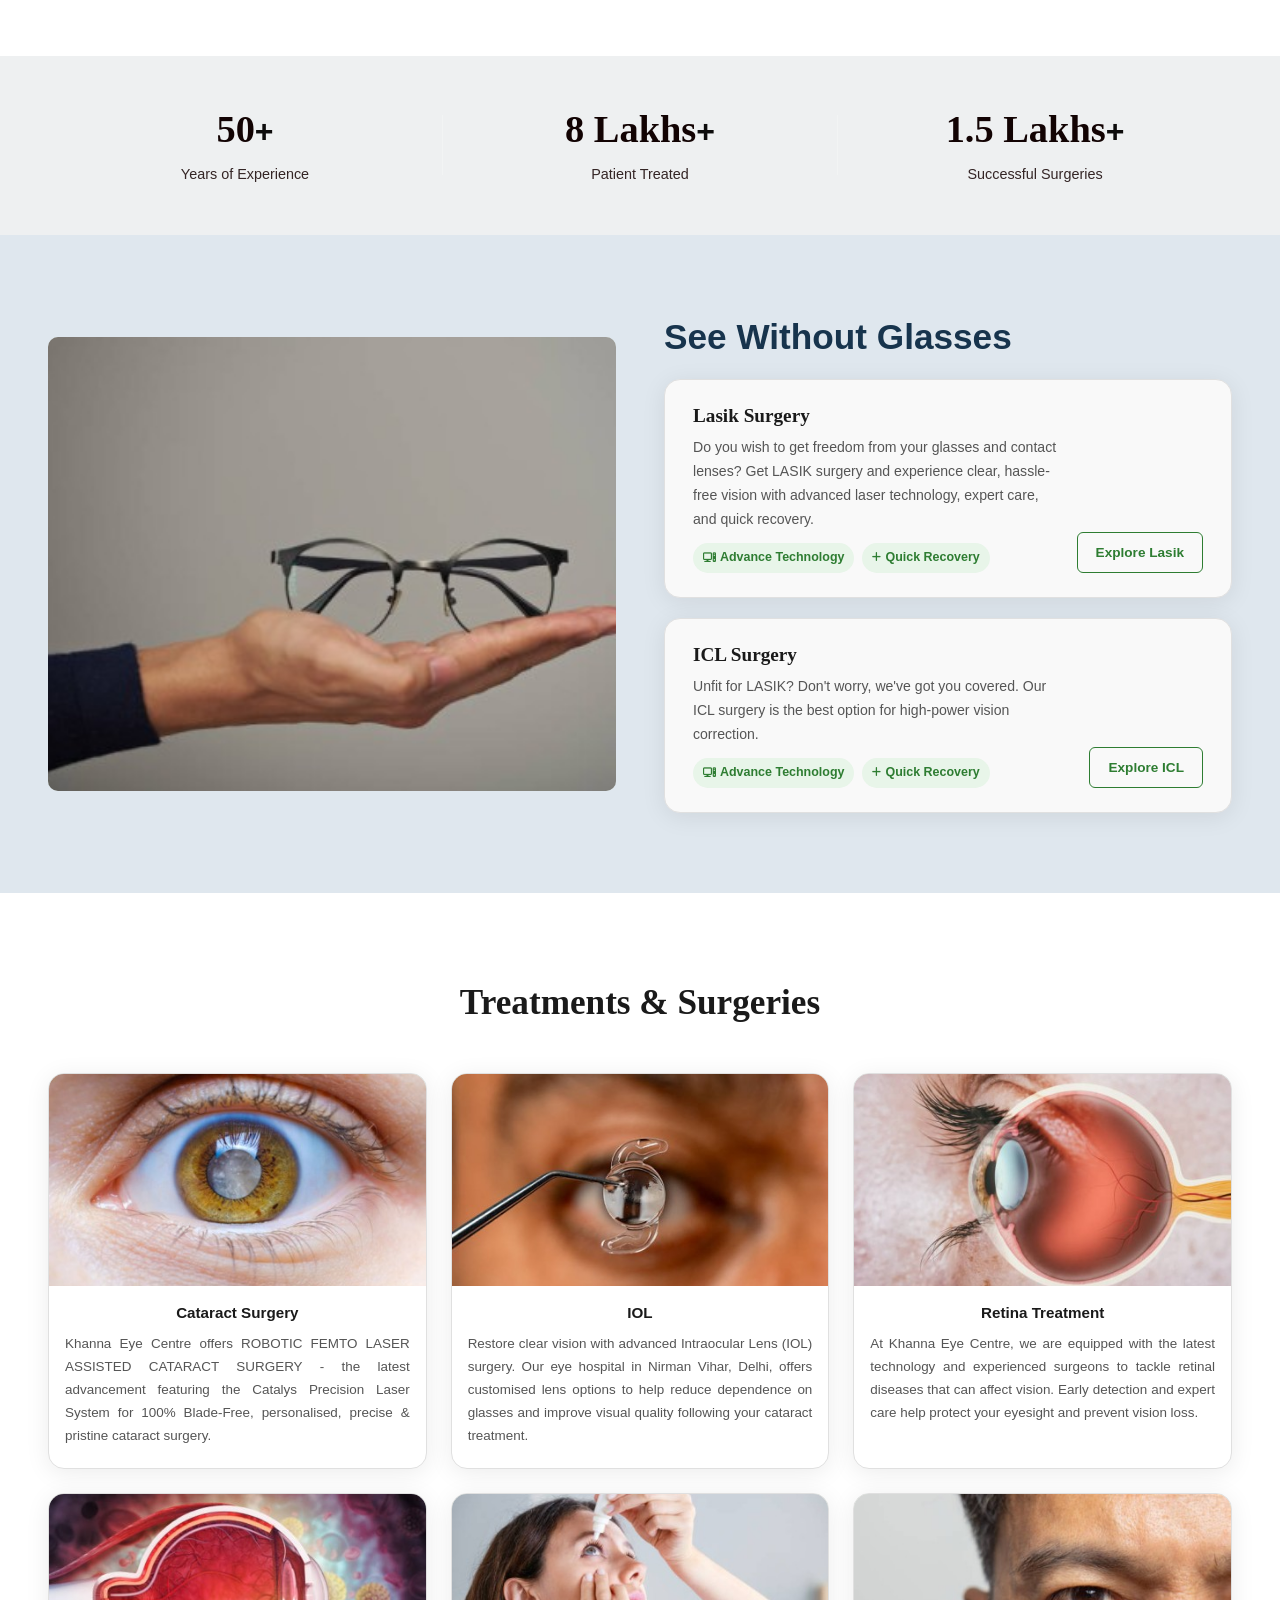
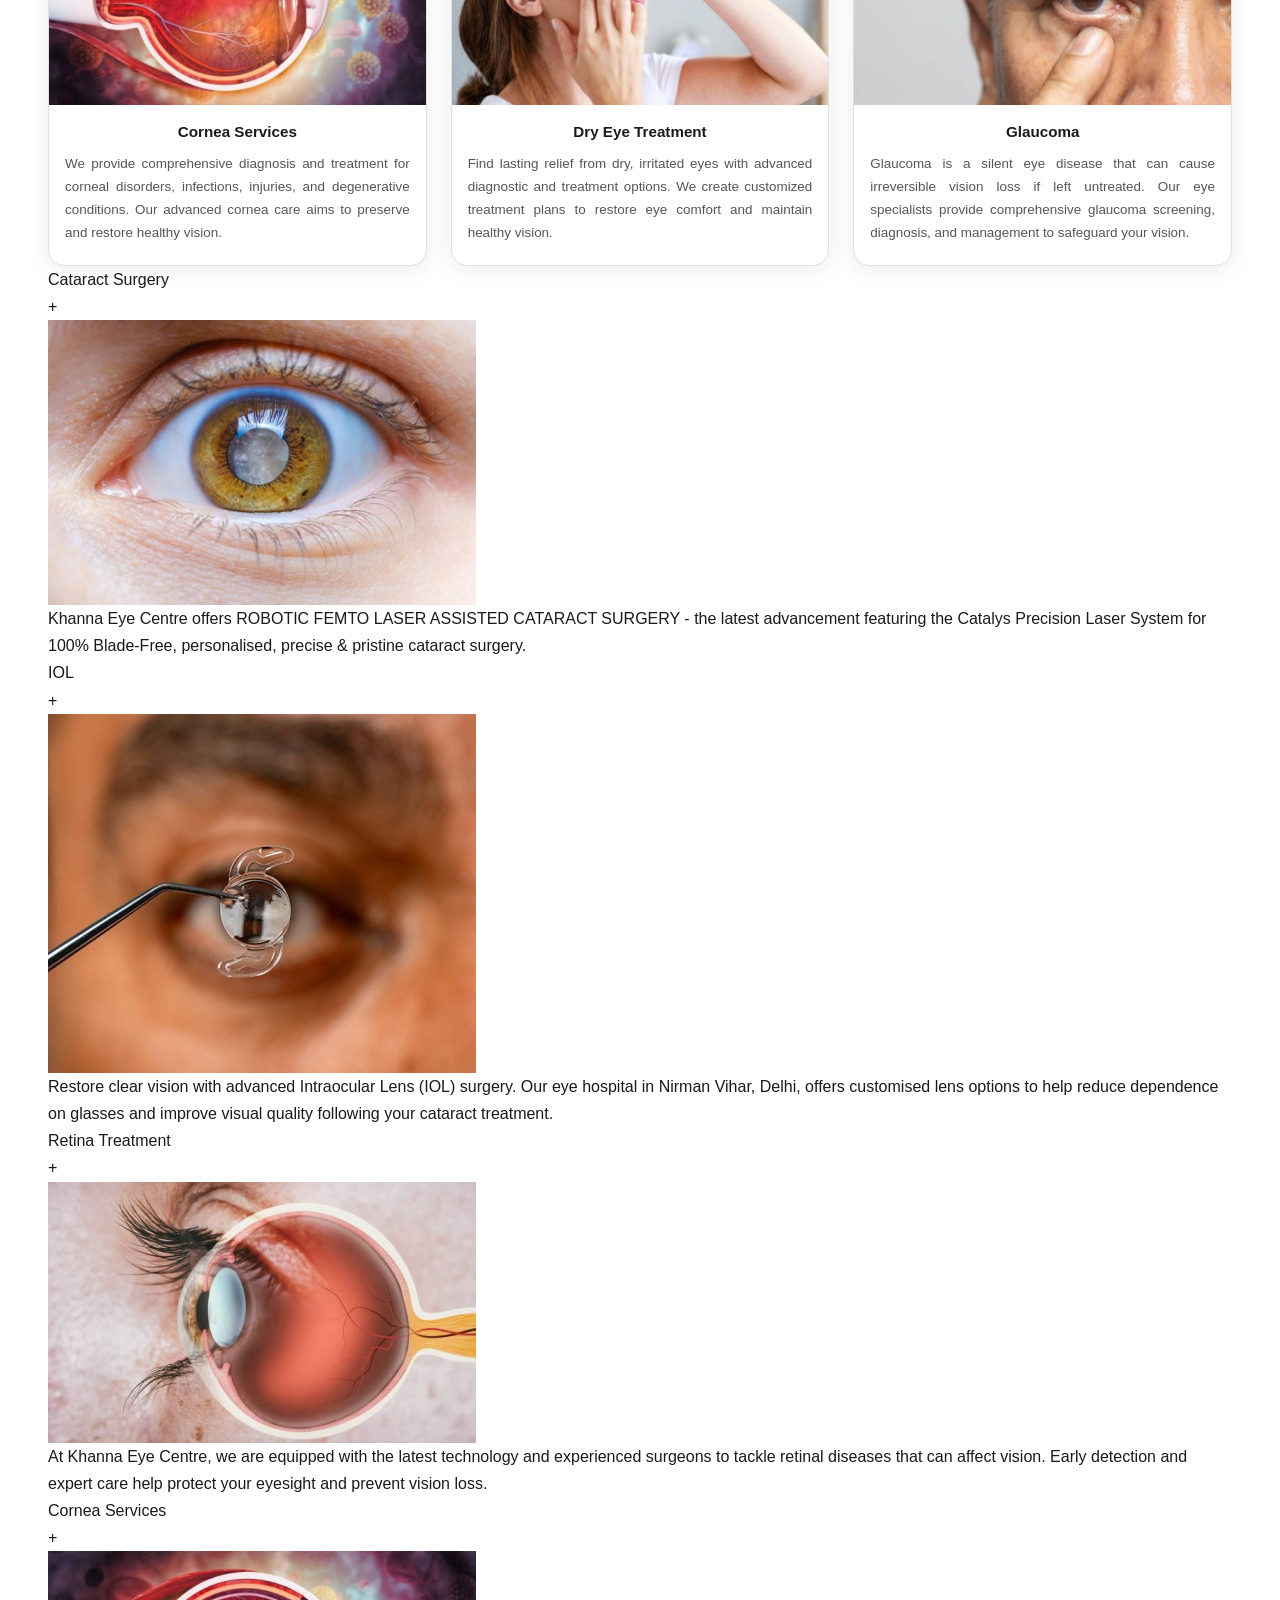
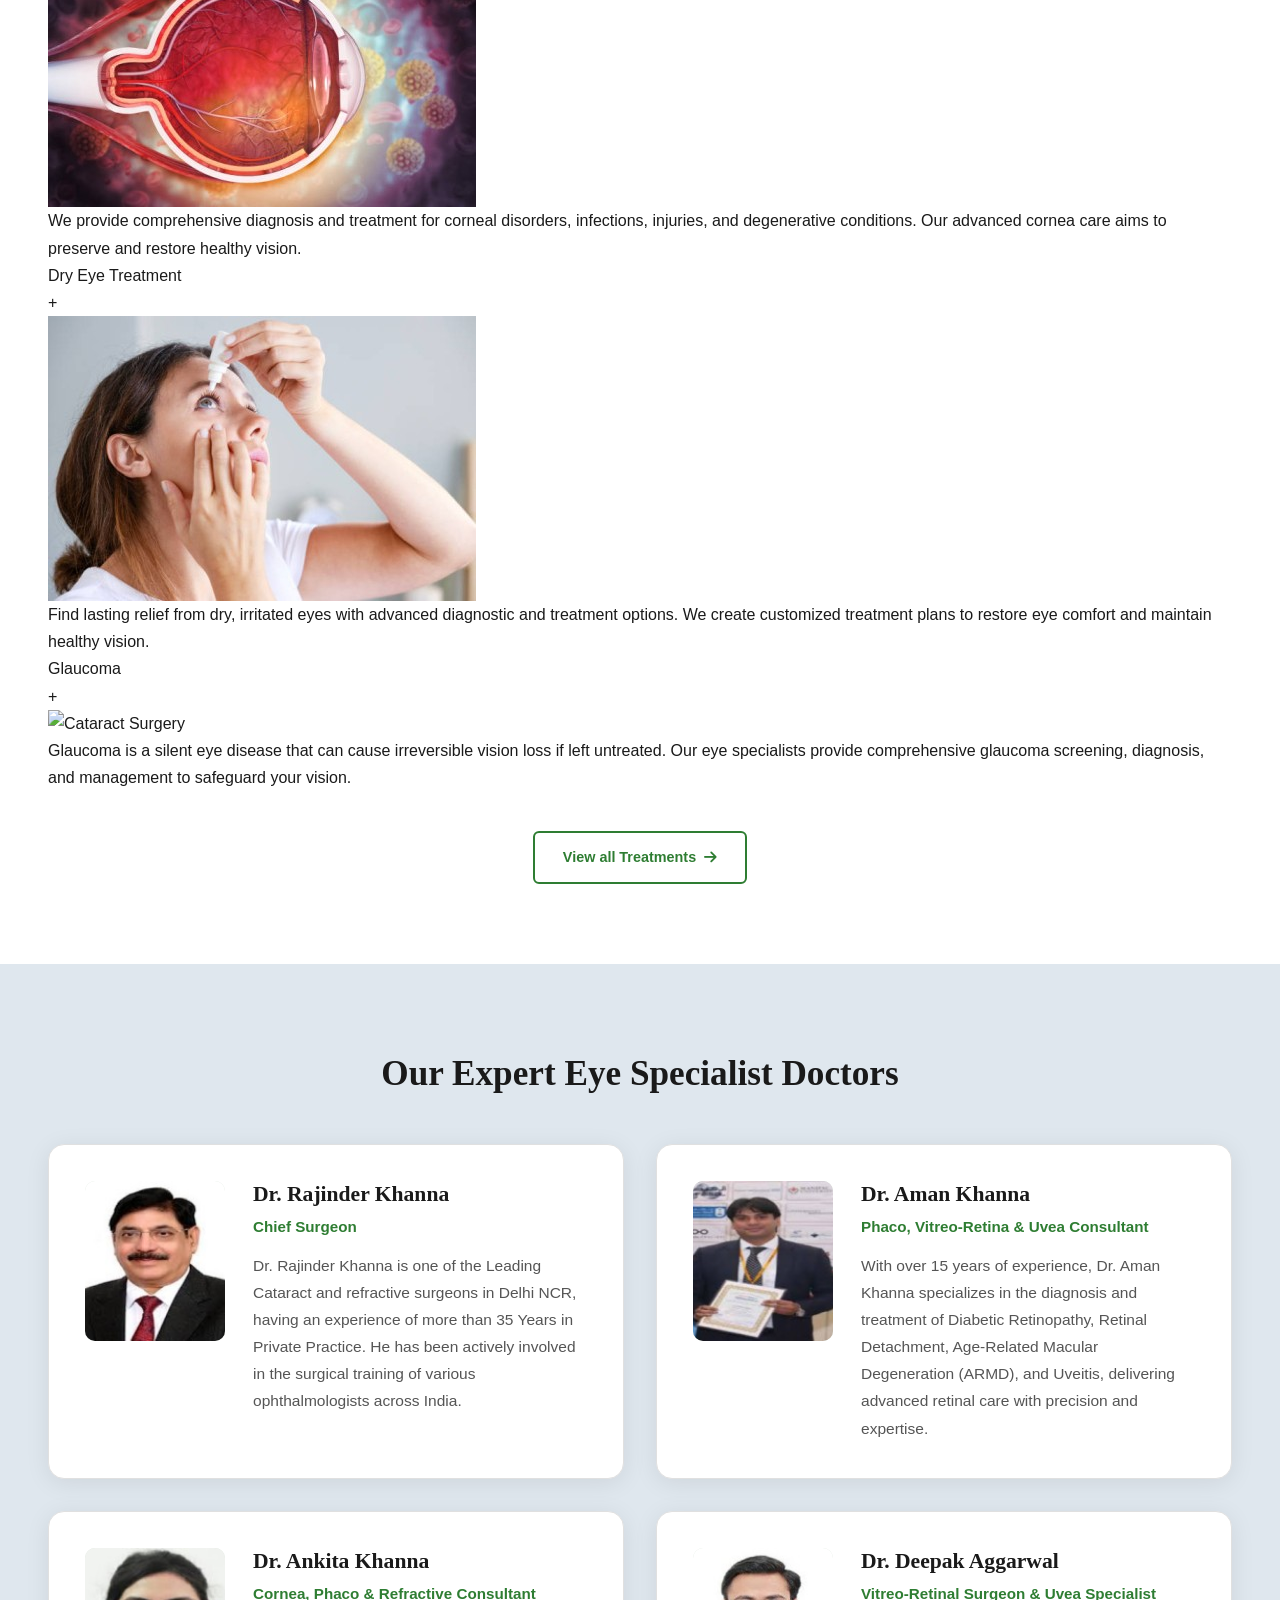
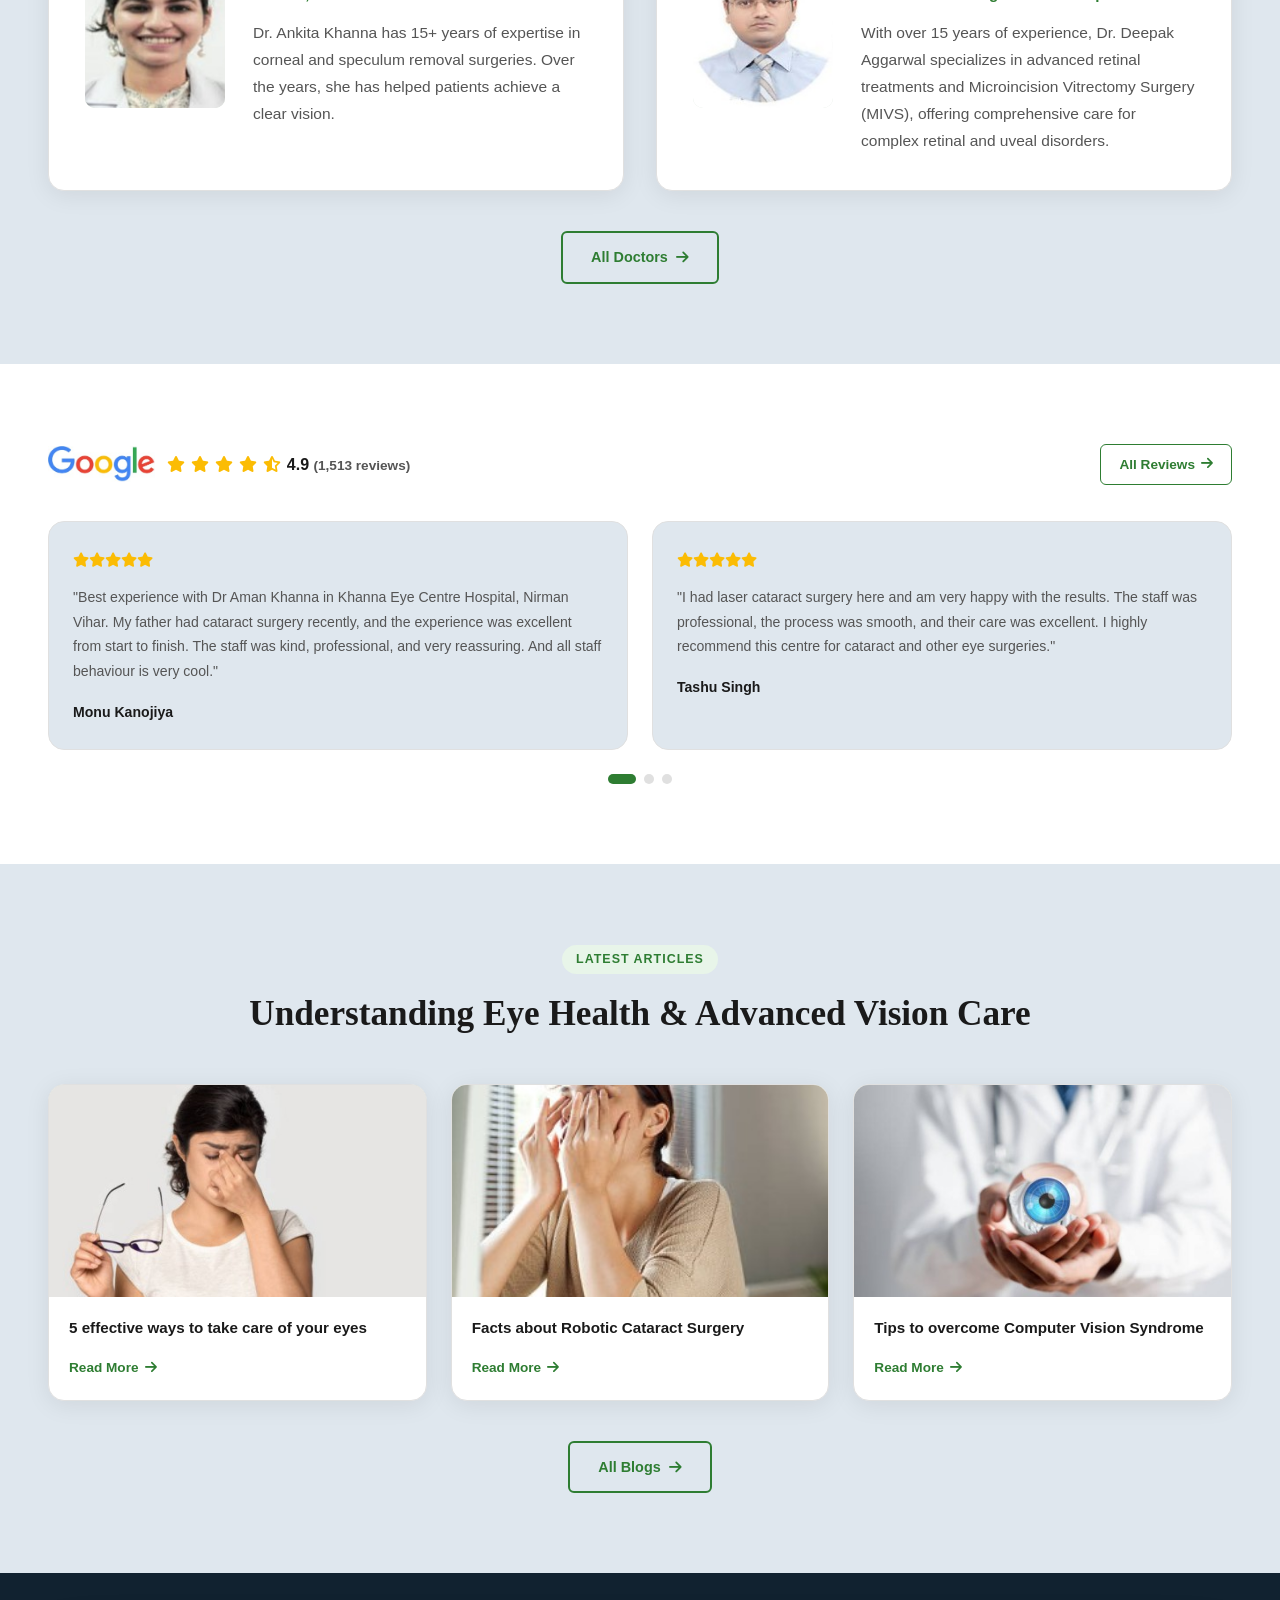
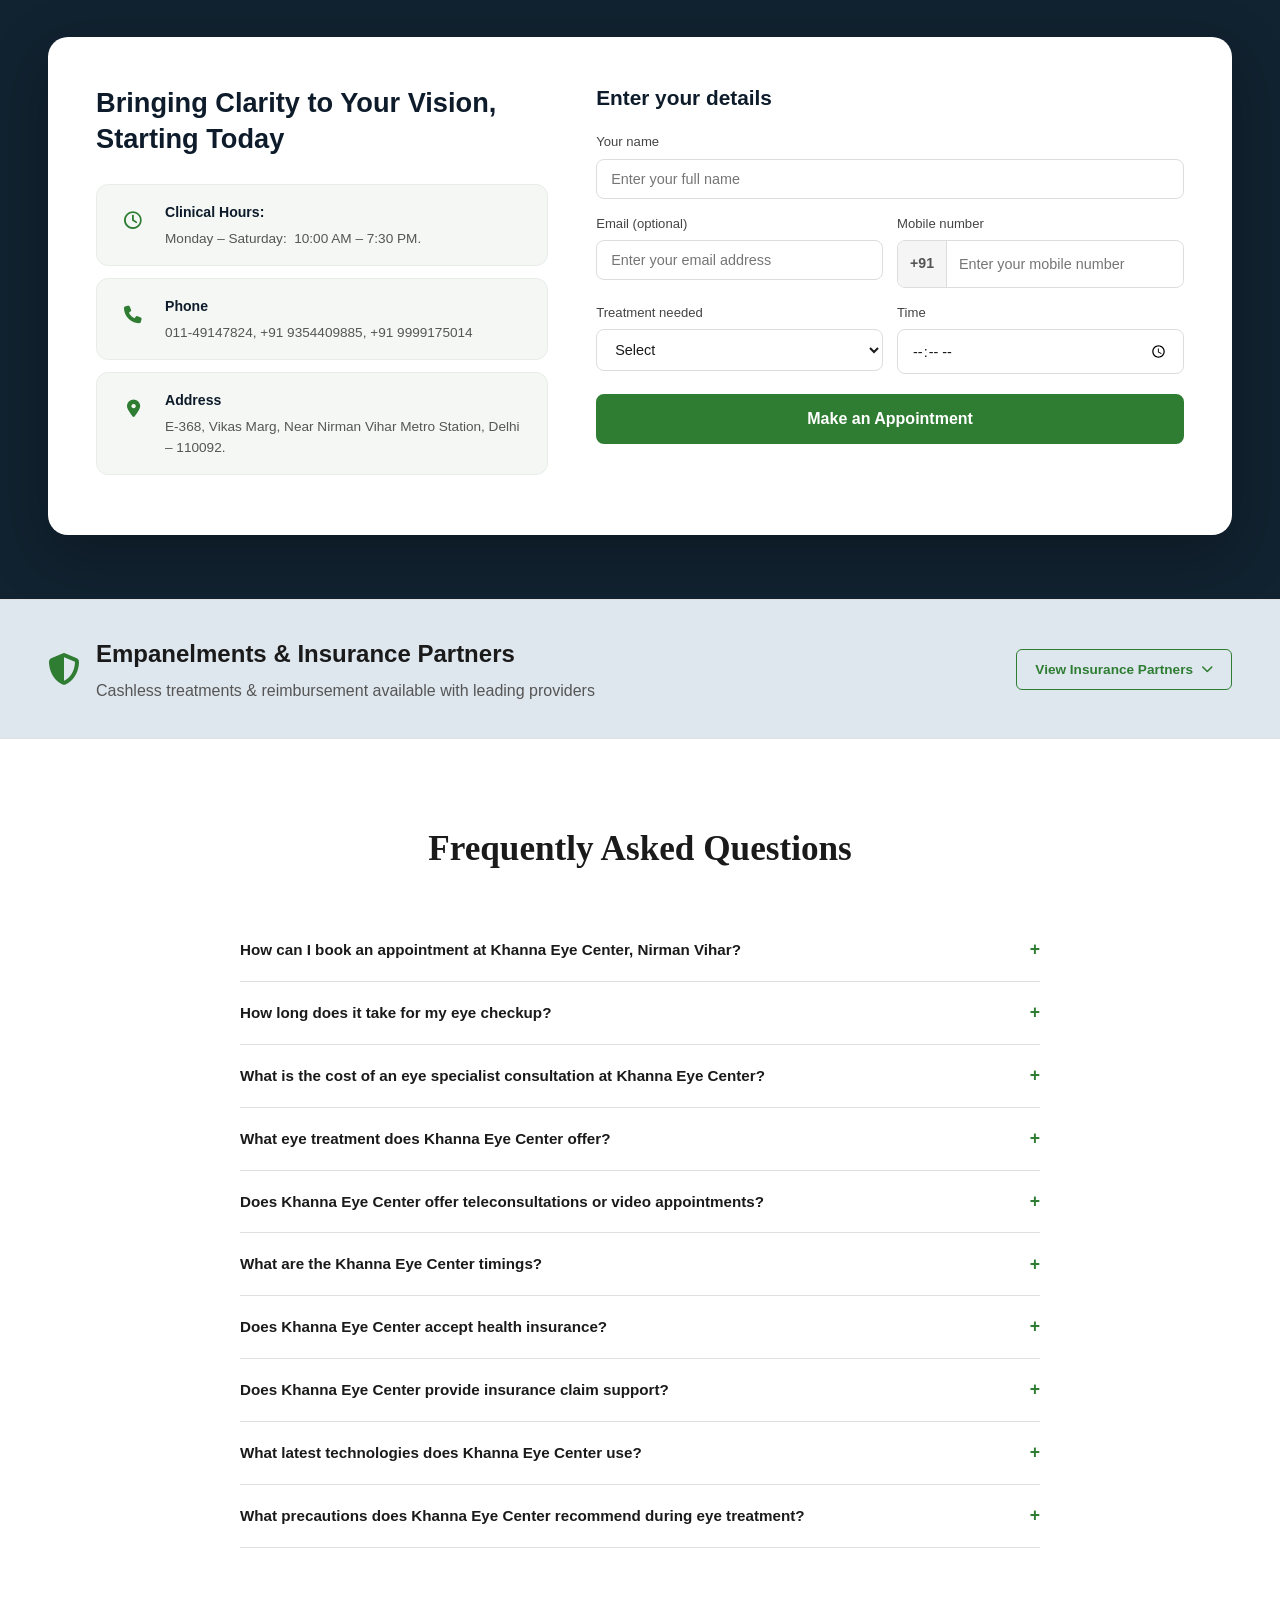
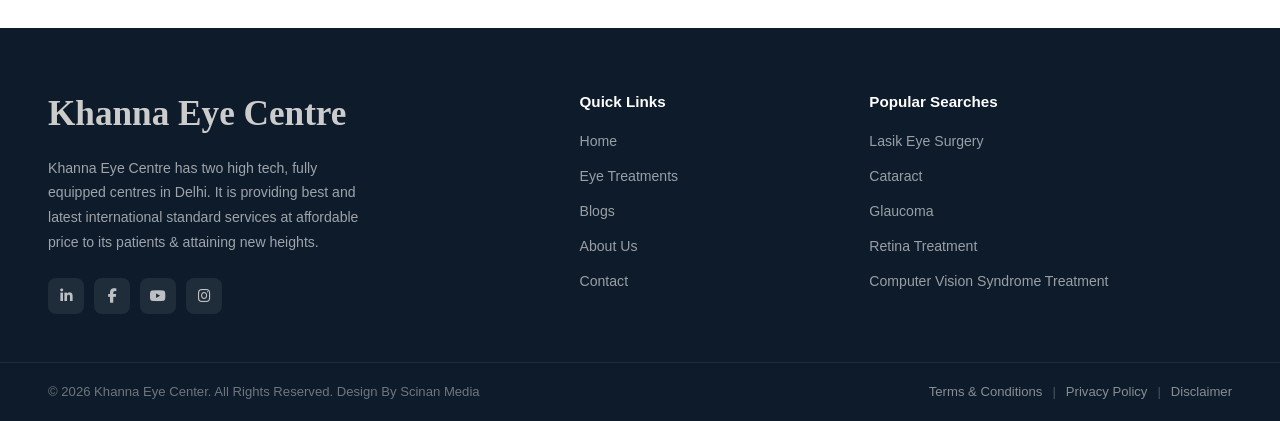
==== commit e385a722: "Update index.html" ====
--- a/index.html
+++ b/index.html
@@ -12,14 +12,15 @@
 
   <!-- TOP BAR -->
   <div class="topbar">
-    <span><i class="far fa-clock"></i> Mon – Sun &nbsp; 8:00 AM – 8:00 PM</span>
+    <span><i class="far fa-clock"></i> Mon - Sun &nbsp; 8:00 AM - 8:00 PM</span>
     <div class="topbar-right">
       <a href="tel:9354409885"><i class="fas fa-phone"></i> 9354 409 885</a>
-      <a href="https://wa.me/919354409885" target="_blank"><i class="fab fa-whatsapp"></i> WhatsApp</a>
+      
     </div>
   </div>
 
   <!-- HEADER -->
+
   <header class="header" id="header">
     <div class="container header-inner">
       <a href="index.html" class="logo">
@@ -52,6 +53,7 @@
       </button>
     </div>
   </header>
+  
 
   <!-- HERO SLIDER -->
   <section class="hero-slider" id="heroSlider">
@@ -100,7 +102,7 @@
           <div class="slide-text">
             <span class="slide-tag">Your Trusted Partner</span>
             <h1>Your Trusted Eye<br />Hospital In Delhi</h1>
-            <p>Expert doctors, advanced technology, and compassionate care,<br />because your vision deserves nothing but the best.</p>
+            <p>Expert doctors, advanced technology, and compassionate<br/>care, because your vision deserves nothing but the best.</p>
             <a href="#" class="btn btn-primary open-modal">Reach Out To Us</a>
 
             <div class="hero-trust">
@@ -124,7 +126,7 @@
           <div class="slide-text">
             <span class="slide-tag">75 Years of Excellence</span>
             <h1>Excellence in<br />Eye Care</h1>
-            <p>Delivering trusted eye care through expertise, innovation,<br />and compassion since 1950.</p>
+            <p>Delivering trusted eye care through expertise, innovation,<br />and compassion since 1951.</p>
             <a href="#" class="btn btn-primary open-modal">Get Eye Care Today</a>
 
             <div class="hero-trust">
@@ -231,7 +233,7 @@
               <h3>Lasik Surgery</h3>
               <p>Do you wish to get freedom from your glasses and contact lenses? Get LASIK surgery and experience clear, hassle-free vision with advanced laser technology, expert care, and quick recovery.</p>
               <div class="tags">
-                <span class="tag"><i class="fas fa-clock"></i>10-15 Min Procedure</span>
+                <span class="tag"><i class="fas fa-computer"></i>Advance Technology</span>
                 <span class="tag"><i class="fas fa-plus"></i>Quick Recovery</span>
               </div>
             </div>
@@ -244,7 +246,7 @@
               <h3>ICL Surgery</h3>
               <p>Unfit for LASIK? Don't worry, we've got you covered. Our ICL surgery is the best option for high-power vision correction.</p>
               <div class="tags">
-                <span class="tag"><i class="fas fa-clock"></i>10-15 Min Procedure</span>
+                <span class="tag"><i class="fas fa-computer"></i>Advance Technology</span>
                 <span class="tag"><i class="fas fa-plus"></i>Quick Recovery</span>
               </div>
             </div>
@@ -261,104 +263,125 @@
     <div class="section-header">
       <h2>Treatments &amp; Surgeries</h2>
     </div>
+
     <div class="treatments-grid">
-
       <div class="treatment-card">
-        <div class="img-container treatment-img">
-          <img src="assets/img/cataract.jpg" alt="Cataract Surgery" class="treatment-badge" />
-        </div>
+        <div class="img-container treatment-img"><img src="assets/img/cataract.jpg" alt="Cataract Surgery" /></div>
         <p class="treatment-name">Cataract Surgery</p>
-        <p class="treatment-desc">Khanna Eye Centre offers ROBOTIC FEMTO LASER ASSISTED CATARACT SURGERY — the latest advancement featuring the Catalys Precision Laser System for 100% Blade-Free, personalised, precise &amp; pristine cataract surgery.</p>
-      </div>
-
+        <p class="treatment-desc">Khanna Eye Centre offers ROBOTIC FEMTO LASER ASSISTED CATARACT SURGERY - the latest advancement featuring the Catalys Precision Laser System for 100% Blade-Free, personalised, precise &amp; pristine cataract surgery.</p>
+      </div>
       <div class="treatment-card">
-        <div class="img-container treatment-img">
-          <img src="assets/img/iol.jpg" alt="IOL Surgery" class="treatment-badge" />
-        </div>
+        <div class="img-container treatment-img"><img src="assets/img/iol.jpg" alt="IOL Surgery" /></div>
         <p class="treatment-name">IOL</p>
         <p class="treatment-desc">Restore clear vision with advanced Intraocular Lens (IOL) surgery. Our eye hospital in Nirman Vihar, Delhi, offers customised lens options to help reduce dependence on glasses and improve visual quality following your cataract treatment.</p>
       </div>
-
       <div class="treatment-card">
-        <div class="img-container treatment-img">
-          <img src="assets/img/retina_treatment.jpg" alt="Retina Treatment" class="treatment-badge" />
-        </div>
+        <div class="img-container treatment-img"><img src="assets/img/retina_treatment.jpg" alt="Retina Treatment" /></div>
         <p class="treatment-name">Retina Treatment</p>
         <p class="treatment-desc">At Khanna Eye Centre, we are equipped with the latest technology and experienced surgeons to tackle retinal diseases that can affect vision. Early detection and expert care help protect your eyesight and prevent vision loss.</p>
       </div>
-
       <div class="treatment-card">
-        <div class="img-container treatment-img">
-          <img src="assets/img/cornea.jpg" alt="Cornea Services" class="treatment-badge" />
-        </div>
+        <div class="img-container treatment-img"><img src="assets/img/cornea.jpg" alt="Cornea Services" /></div>
         <p class="treatment-name">Cornea Services</p>
         <p class="treatment-desc">We provide comprehensive diagnosis and treatment for corneal disorders, infections, injuries, and degenerative conditions. Our advanced cornea care aims to preserve and restore healthy vision.</p>
       </div>
-
       <div class="treatment-card">
-        <div class="img-container treatment-img">
-          <img src="assets/img/dry_eye.jpg" alt="Dry Eye Treatment" class="treatment-badge" />
-        </div>
+        <div class="img-container treatment-img"><img src="assets/img/dry_eye.jpg" alt="Dry Eye Treatment" /></div>
         <p class="treatment-name">Dry Eye Treatment</p>
         <p class="treatment-desc">Find lasting relief from dry, irritated eyes with advanced diagnostic and treatment options. We create customized treatment plans to restore eye comfort and maintain healthy vision.</p>
       </div>
-
       <div class="treatment-card">
-        <div class="img-container treatment-img">
-          <img src="assets/img/Glaucoma.jpg" alt="Glaucoma" class="treatment-badge" />
-        </div>
+        <div class="img-container treatment-img"><img src="assets/img/Glaucoma.jpg" alt="Glaucoma" /></div>
         <p class="treatment-name">Glaucoma</p>
         <p class="treatment-desc">Glaucoma is a silent eye disease that can cause irreversible vision loss if left untreated. Our eye specialists provide comprehensive glaucoma screening, diagnosis, and management to safeguard your vision.</p>
       </div>
-
-      <div class="treatment-card">
-        <div class="img-container treatment-img">
-          <img src="assets/img/Diabetic Retinopathy.jpg" alt="Diabetic Retinopathy Treatment" class="treatment-badge" />
-        </div>
-        <p class="treatment-name">Diabetic Retinopathy Treatment</p>
-        <p class="treatment-desc">Diabetes can damage the delicate blood vessels of the retina, leading to vision problems. We offer advanced screening, monitoring, and treatment solutions to manage diabetic retinopathy effectively.</p>
-      </div>
-
-      <div class="treatment-card">
-        <div class="img-container treatment-img">
-          <img src="assets/img/Pediatric Eye Care.jpg" alt="Pediatric Ophthalmology & Squint" class="treatment-badge" />
-        </div>
-        <p class="treatment-name">Pediatric Ophthalmology &amp; Squint</p>
-        <p class="treatment-desc">Children require specialized eye care for healthy visual development. We diagnose and treat squint, lazy eye, refractive errors, and other pediatric eye conditions with a child-friendly approach.</p>
-      </div>
-
-      <div class="treatment-card">
-        <div class="img-container treatment-img">
-          <img src="assets/img/Oculoplasty Services.jpg" alt="Oculoplasty Services" class="treatment-badge" />
-        </div>
-        <p class="treatment-name">Oculoplasty Services</p>
-        <p class="treatment-desc">Our oculoplasty services address functional and cosmetic concerns of the eyelids, tear ducts, and surrounding eye structures. We combine precision and expertise to achieve the best outcomes.</p>
-      </div>
-
-      <div class="treatment-card">
-        <div class="img-container treatment-img">
-          <img src="assets/img/Uvea Services.jpg" alt="Uvea Services" class="treatment-badge" />
-        </div>
-        <p class="treatment-name">Uvea Services</p>
-        <p class="treatment-desc">We provide specialized care for uveitis and other inflammatory eye conditions affecting the uvea. Early diagnosis and targeted treatment help prevent complications and preserve vision.</p>
-      </div>
-
-      <div class="treatment-card">
-        <div class="img-container treatment-img">
-          <img src="assets/img/Neuro Ophthamology Servies.jpg" alt="Neuro Ophthalmology Services" class="treatment-badge" />
-        </div>
-        <p class="treatment-name">Neuro Ophthalmology Services</p>
-        <p class="treatment-desc">Neuro-ophthalmology focuses on vision problems related to the nervous system and brain. Our experts evaluate and manage complex conditions affecting eye movements, optic nerves, and visual pathways.</p>
-      </div>
-
-      <div class="treatment-card">
-        <div class="img-container treatment-img">
-          <img src="assets/img/Computer Vision Syndrome Treatment.jpg" alt="Computer Vision Syndrome Treatment" class="treatment-badge" />
-        </div>
-        <p class="treatment-name">Computer Vision Syndrome Treatment</p>
-        <p class="treatment-desc">Extended screen time can lead to eye strain, dryness, headaches, and blurred vision. Our experts offer personalized solutions and preventive care to relieve symptoms and improve visual comfort.</p>
-      </div>
-
+    </div>
+
+    <div class="treatments-accordion">
+      <div class="tacc-item">
+        <div class="tacc-header">
+          <div class="tacc-title">Cataract Surgery</div>
+          <div class="tacc-icon">+</div>
+        </div>
+        <div class="tacc-body">
+          <div class="tacc-inner">
+            <img src="assets/img/cataract.jpg"
+         alt="Cataract Surgery"
+         class="tacc-img">
+            <div class="tacc-desc">Khanna Eye Centre offers ROBOTIC FEMTO LASER ASSISTED CATARACT SURGERY - the latest advancement featuring the Catalys Precision Laser System for 100% Blade-Free, personalised, precise &amp; pristine cataract surgery.</div>
+          </div>
+        </div>
+      </div>
+      <div class="tacc-item">
+        <div class="tacc-header">
+          <div class="tacc-title">IOL</div>
+          <div class="tacc-icon">+</div>
+        </div>
+        <div class="tacc-body">
+          <div class="tacc-inner">
+            <img src="assets/img/iol.jpg"
+         alt="Cataract Surgery"
+         class="tacc-img">
+            <div class="tacc-desc">Restore clear vision with advanced Intraocular Lens (IOL) surgery. Our eye hospital in Nirman Vihar, Delhi, offers customised lens options to help reduce dependence on glasses and improve visual quality following your cataract treatment.</div>
+          </div>
+        </div>
+      </div>
+      <div class="tacc-item">
+        <div class="tacc-header">
+          <div class="tacc-title">Retina Treatment</div>
+          <div class="tacc-icon">+</div>
+        </div>
+        <div class="tacc-body">
+          <div class="tacc-inner">
+            <img src="assets/img/retina_treatment.jpg"
+         alt="Cataract Surgery"
+         class="tacc-img">
+            <div class="tacc-desc">At Khanna Eye Centre, we are equipped with the latest technology and experienced surgeons to tackle retinal diseases that can affect vision. Early detection and expert care help protect your eyesight and prevent vision loss.</div>
+          </div>
+        </div>
+      </div>
+      <div class="tacc-item">
+        <div class="tacc-header">
+          <div class="tacc-title">Cornea Services</div>
+          <div class="tacc-icon">+</div>
+        </div>
+        <div class="tacc-body">
+          <div class="tacc-inner">
+            <img src="assets/img/cornea.jpg"
+         alt="Cataract Surgery"
+         class="tacc-img">
+            <div class="tacc-desc">We provide comprehensive diagnosis and treatment for corneal disorders, infections, injuries, and degenerative conditions. Our advanced cornea care aims to preserve and restore healthy vision.</div>
+          </div>
+        </div>
+      </div>
+      <div class="tacc-item">
+        <div class="tacc-header">
+          <div class="tacc-title">Dry Eye Treatment</div>
+          <div class="tacc-icon">+</div>
+        </div>
+        <div class="tacc-body">
+          <div class="tacc-inner">
+            <img src="assets/img/dry_eye.jpg"
+         alt="Cataract Surgery"
+         class="tacc-img">
+            <div class="tacc-desc">Find lasting relief from dry, irritated eyes with advanced diagnostic and treatment options. We create customized treatment plans to restore eye comfort and maintain healthy vision.</div>
+          </div>
+        </div>
+      </div>
+      <div class="tacc-item">
+        <div class="tacc-header">
+          <div class="tacc-title">Glaucoma</div>
+          <div class="tacc-icon">+</div>
+        </div>
+        <div class="tacc-body">
+          <div class="tacc-inner">
+            <img src="assets/img/glaucoma.jpg"
+         alt="Cataract Surgery"
+         class="tacc-img">
+            <div class="tacc-desc">Glaucoma is a silent eye disease that can cause irreversible vision loss if left untreated. Our eye specialists provide comprehensive glaucoma screening, diagnosis, and management to safeguard your vision.</div>
+          </div>
+        </div>
+      </div>
     </div>
 
     <div class="treatments-footer">
@@ -906,6 +929,6 @@
   <i class="fab fa-whatsapp"></i>
 </a>
 
-</body>
+
 </body>
 </html>
